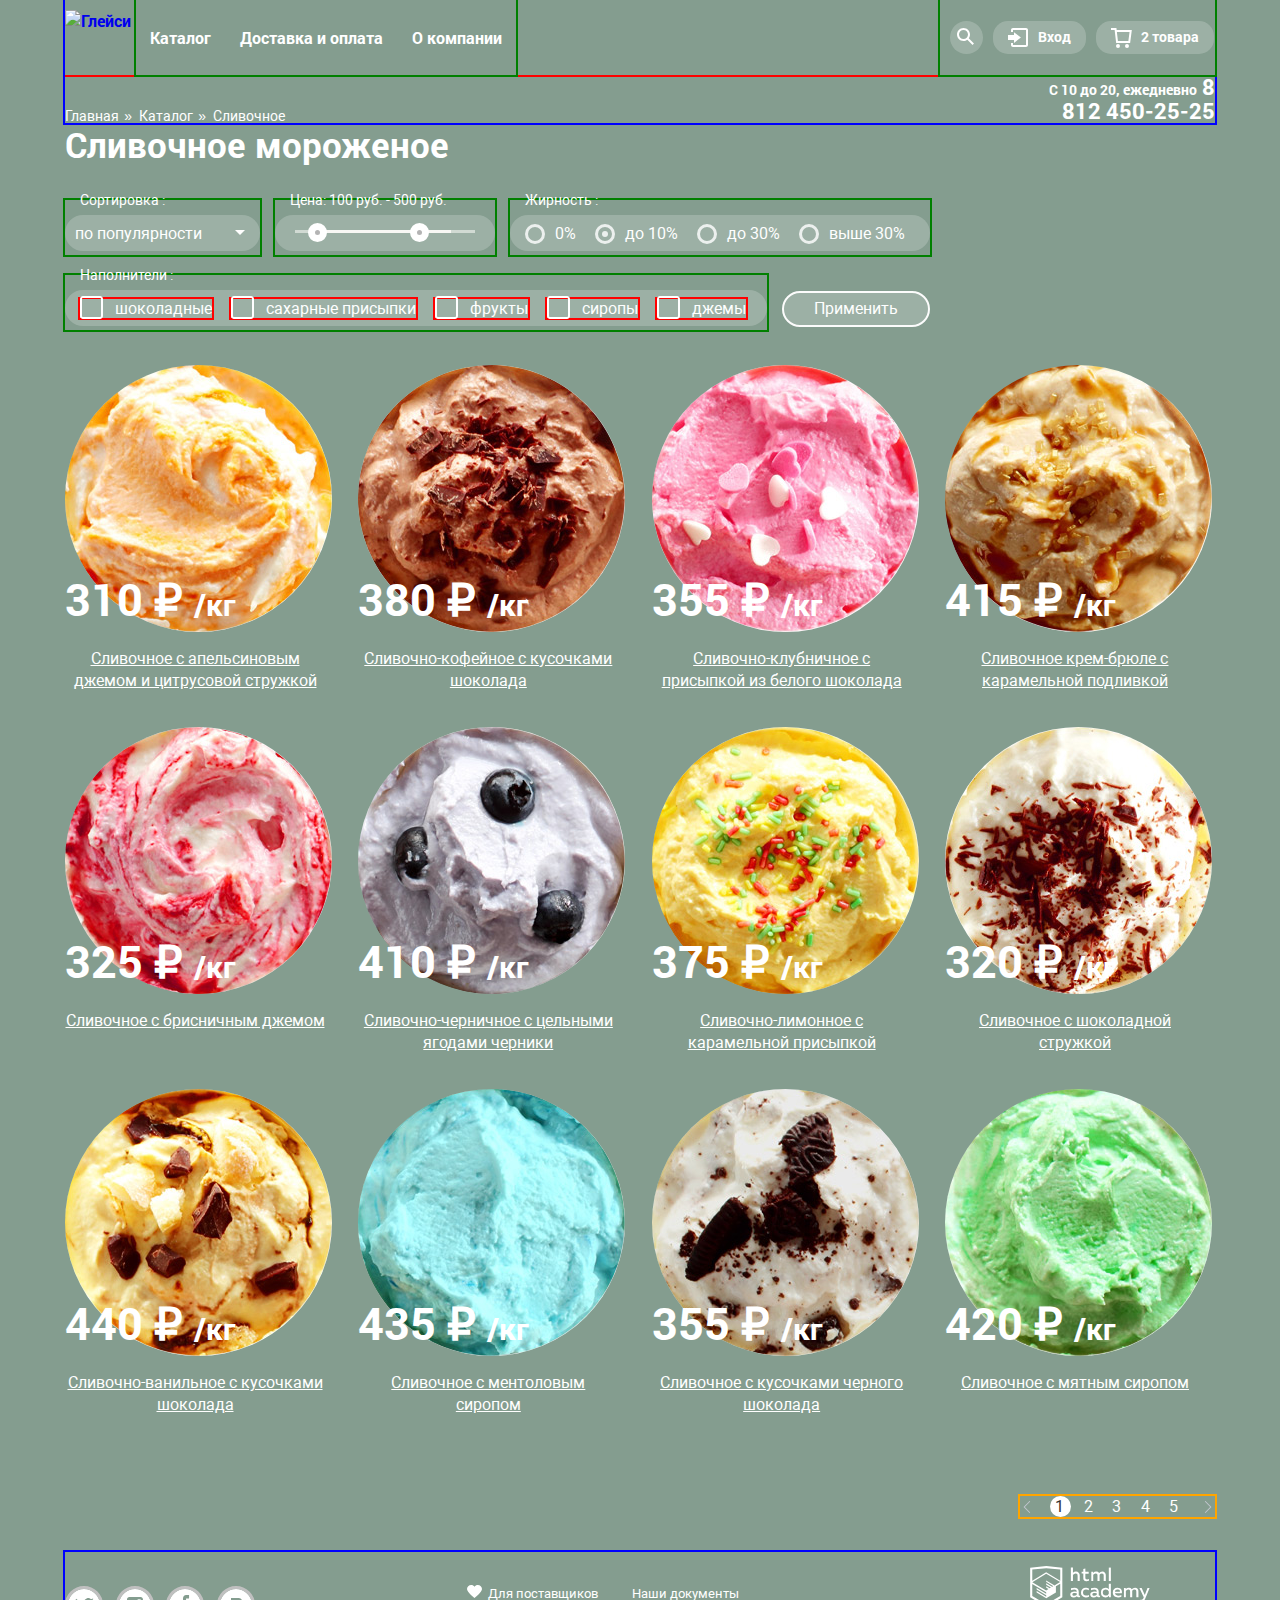
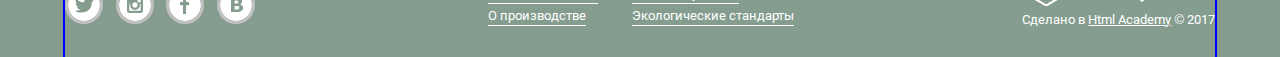
==== catalog.html @ 9220a09e "pagination complete" ====
<!DOCTYPE html>
<html lang="ru">

<head>
  <meta charset="utf-8">
  <title>Gllacy каталог</title>
  <link href="css/normalize.css" rel="stylesheet">
  <link href="css/style.css" rel="stylesheet">
  <!--<style>
  HTML {
    background: url( 'img/2.jpg' ) 50% 0 no-repeat;
    opacity: .5;
  }
  BODY {
    opacity: .5;
  }
</style>-->
</head>

<body>
  <div class="site-wrapper site-wrapper--inner">

    <div class="content-wrapper">
      <header class="site-header site-header--inner">

        <nav class="site-nav">
          <div class="site-nav__wrapper">
            <a class="site-header__site-logo" href="index.html">
              <img src="img/logo.svg" width="153" height="53" alt="Глейси">
            </a>
            <ul class="navigation">
              <li>
                <a class="navigation__lnk" href="#">Каталог</a>
                <ul class="sub-menu disable">
                  <li><a class="sub-menu__lnk sub-menu__lnk--highlight" href="#">Новинки</a></li>
                  <li><a class="sub-menu__lnk sub-menu__lnk--active" href="catalog.html">Сливочное</a></li>
                  <li><a href="#">Щербеты</a></li>
                  <li><a href="#">Фруктовый лед</a></li>
                  <li><a href="#">Мелорин</a></li>
                </ul>
              </li>
              <li><a class="navigation__lnk" href="#">Доставка и оплата</a></li>
              <li><a class="navigation__lnk" href="#">О компании</a></li>
            </ul>
            <ul class="navigation navigation--user-navigation">
              <li class="navigation__item navigation__item--search">
                <a href="#" class="btn-custom btn-custom--search">Поиск</a>

                <form class="navigation__form disable" action="https://echo.htmlacademy.ru" method="post">
                  <label class="visually-hidden" for="search">Форма поиска</label>
                  <input class="navigation__input" type="search" id="search" placeholder="Что ищем ?">
                </form>
              </li>

              <li class="navigation__item navigation__item--enter">
                <a class="btn-custom btn-custom--user" href="login.html">Вход</a>

                <section class="account disable">
                  <h2 class="visually-hidden">Вход в аккаунт</h2>

                  <form class="account__form" action="https://echo.htmlacademy.ru" method="post">
                    <input class="account__input" type="email" name="account-email" id="account-email" placeholder="Электронная почта">
                    <label class="account__label visually-hidden" for='account-email'>электронная почта</label>
                    <input class="account__input" type="text" name="password" id="account-password" placeholder="Пароль">
                    <label class="account__label visually-hidden" for='account-password'>пароль</label>
                    <button class="btn-slide account__btn" type="submit" value="Войти">Войти</button>
                  </form>

                  <div class="account__support">
                    <ul class="account__list">
                      <li class="account__item">
                        <a class="account__lnk" href="#">Забыли пароль ?</a>
                      </li>

                      <li class="account__item">
                        <a class="account__lnk" href="#">Новая регистрация</a>
                      </li>
                    </ul>
                  </div>
                </section>
              </li>

              <li class="navigation__item navigation__item--basket">
                <section class="basket">
                  <h2 class="visually-hidden">Корзина</h2>
                  <a class="btn-custom btn-custom--basket basket__lnk " href="#">
                    <span class="basket__quantity">2 товара</span>
                  </a>
                  <div class="basket__content basket__content--empty disable">
                    <table class="basket__table">
                      <tbody>

                        <tr class="basket__item">
                          <td> <button class="basket__del" type="button" value="Удалить товар">Удалить товар</button></td>
                          <td>
                            <a href="#">
                              <img src="img/product_1.jpg" width="30" height="30" alt='test'>
                            </a>
                          </td>
                          <td class="basket__goods-title">Пломбир с апельсиновым джемом</td>
                          <td class="basket__goods-formula">
                            <span class="basket__amount">1.5кг</span> x <span class="basket__price">200 руб</span></td>
                          <td class="basket__price-goods">300 руб</td>
                        </tr>


                        <tr class="basket__item">
                          <td> <button class="basket__del" type="button" value="Удалить товар">Удалить товар</button></td>
                          <td>
                            <a href="#">
                              <img src="img/product_3.jpg" width="30" height="30" alt='test'>
                            </a>
                          </td>
                          <td class="basket__goods-title">Клубничный пломбир с присыпкой из белого шоколада</td>
                          <td class="basket__goods-formula">
                            <span class="basket__amount">1.5кг</span> x <span class="basket__price">300 руб</span></td>
                          <td class="basket__price-goods">450 руб</td>
                        </tr>
                      </tbody>
                    </table>

                    <div class="basket__total-price">Итого: 750 руб.
                      <a class="btn-slide basket__btn" href="#">Оформить заказ</a>
                    </div>
                  </div>
                </section>
              </li>
            </ul>
          </div>
        </nav>


        <p class="site-header__schedule">
          C 10 до 20, ежедневно<span> 8 812 450-25-25</span>
        </p>
      </header>

      <main class="site-main">
        <div class="breadcrumbs site-main__breadcrumbs">
          <ul class="breadcrumbs__list">
            <li class="breadcrumbs__item">
              <a href='index.html'>Главная</a>
            </li>
            <li class="breadcrumbs__item">
              <a href='#'>Каталог</a>
            </li>
            <li class="breadcrumbs__item">
              <a class="breadcrumbs__current-lnk" href='#'>Сливочное</a>
            </li>
          </ul>
        </div>

        <h1 class="site-main__title">Сливочное мороженое</h1>

        <section class="filter">
          <h2 class="visually-hidden">Фильтр</h2>
          <form class="filter__form" action="https://echo.htmlacademy.ru" method="post">
            <fieldset class="filter__fieldset filter__fieldset--sort">
              <legend class="filter__legend">Сортировка :</legend>
              <div class="filter__wrapper filter__wrapper--empty">
              <select class="filter__select">
                 <option value="popular">по популярности</option>
                  <option value="cheap">сначала недорогие</option>
                  <option value="expensive">сначала дорогие</option>
                  <option value="fatness">по жирности</option>
               </select>
               <div class="filter__arrow"></div>
             </div>
            </fieldset>

            <fieldset class="filter__fieldset filter__fieldset--price">
              <legend class="filter__legend">Цена: 100 руб. - 500 руб.</legend>
                <div class="filter__wrapper">
              <section class="range-filter">
                <h2 class="visually-hidden">Фильтр по цене</h2>
                <div class="range-filter__scale">
                  <div class="range-filter__bar"></div>
                </div>
                <div class="range-filter__toggle range-filter__toggle--min">min</div>
                <div class="range-filter__toggle range-filter__toggle--max">max</div>
              </section>
            </div>
            </fieldset>

            <fieldset class="filter__fieldset filter__fieldset--fatness">
              <legend class="filter__legend">Жирность :</legend>
                <div class="filter__wrapper">

              <ul class="filter__list">
                <li class="filter__item filter__item--radio">
                  <input class="filter__input filter__input--radio visually-hidden" type="radio" name="fatness" id='fatness-1'>
                  <label class="filter__label filter__label--radio" for="fatness-1">0%</label>
                </li>

                <li class="filter__item filter__item--radio">
                  <input class="filter__input filter__input--radio visually-hidden" type="radio" name="fatness" id='fatness-2' checked>
                  <label class="filter__label filter__label--radio" for="fatness-2">до 10%</label>
                </li>

                <li class="filter__item filter__item--radio">
                  <input class="filter__input filter__input--radio visually-hidden" type="radio" name="fatness" id='fatness-3'>
                  <label class="filter__label filter__label--radio" for="fatness-3">до 30%</label>
                </li>


                <li class="filter__item filter__item--radio">
                  <input class="filter__input filter__input--radio visually-hidden" type="radio" name="fatness" id='fatness-5'>
                  <label class="filter__label filter__label--radio" for="fatness-5">выше 30%</label>
                </li>

              </ul>
            </div>

            </fieldset>

            <fieldset class="filter__fieldset filter__fieldset--filling">
              <legend class="filter__legend">Наполнители :</legend>
                <div class="filter__wrapper">
              <ul class="filter__list">

                <li class="filter__item filter__item--checkbox">
                  <input class="filter__input filter__input--checkbox visually-hidden" type="checkbox" name="filling" id='filling-1'>
                  <label class="filter__label filter__label--checkbox" for="filling-1">шоколадные</label>
                </li>

                <li class="filter__item filter__item--checkbox">
                  <input class="filter__input filter__input--checkbox visually-hidden" type="checkbox" name="filling" id='filling-2'>
                  <label class="filter__label filter__label--checkbox" for="filling-2">сахарные присыпки</label>
                </li>

                <li class="filter__item filter__item--checkbox">
                  <input class="filter__input filter__input--checkbox visually-hidden" type="checkbox" name="filling" id='filling-3'>
                  <label class="filter__label filter__label--checkbox" for="filling-3">фрукты</label>
                </li>

                <li class="filter__item filter__item--checkbox">
                  <input class="filter__input filter__input--checkbox visually-hidden" type="checkbox" name="filling" id='filling-4'>
                  <label class="filter__label filter__label--checkbox" for="filling-4">сиропы</label>
                </li>

                <li class="filter__item filter__item--checkbox">
                  <input class="filter__input filter__input--checkbox visually-hidden" type="checkbox" name="filling" id='filling-5'>
                  <label class="filter__label filter__label--checkbox" for="filling-5">джемы</label>
                </li>

              </ul>
            </div>
            </fieldset>

            <button class="btn-filter filter__btn" type="submit">Применить</button>


          </form>

        </section>

        <section class="goods goods--inner">
          <h2 class="visually-hidden">Ассортимент мороженого</h2>

          <article class="ice-cream goods__item">
            <h2 class="visually-hidden">Товар:cливочное с апельсиновым джемом и цитрусовой стружкой </h2>
            <img src="img/product_1.jpg" width="267" height="267" alt="Пломбир">
            <p class="ice-cream__price">310 &#8381; <span>/кг</span> </p>
            <p class="ice-cream__descr">Сливочное с апельсиновым джемом и цитрусовой стружкой</p>
            <a class="btn-slide btn-slide--disable ice-cream__btn" href="#">Быстрый просмотр</a>
          </article>

          <article class="ice-cream goods__item">
            <h2 class="visually-hidden">Товар:cливочно-кофейное с кусочками шоколада</h2>
            <img src="img/product_2.jpg" width="267" height="267" alt="Пломбир">
            <p class="ice-cream__price">380 &#8381; <span>/кг</span> </p>
            <p class="ice-cream__descr">Сливочно-кофейное с кусочками шоколада</p>
          <a class="btn-slide btn-slide--disable ice-cream__btn" href="#">Быстрый просмотр</a>
          </article>

          <article class="ice-cream goods__item">
            <h2 class="visually-hidden">Товар:cливочно-клубничное с присыпкой из белого шоколада</h2>
            <img src="img/product_3.jpg" width="267" height="267" alt="Пломбир">
            <p class="ice-cream__price">355 &#8381; <span>/кг</span> </p>
            <p class="ice-cream__descr">Сливочно-клубничное с присыпкой из белого шоколада</p>
            <a class="btn-slide btn-slide--disable ice-cream__btn" href="#">Быстрый просмотр</a>
          </article>

          <article class="ice-cream goods__item">
            <h2 class="visually-hidden">Товар:cливочное крем-брюле с карамельной подливкой</h2>
            <img src="img/product_4.jpg" width="267" height="267" alt="Пломбир">
            <p class="ice-cream__price">415 &#8381; <span>/кг</span> </p>
            <p class="ice-cream__descr">Сливочное крем-брюле с карамельной подливкой</p>
            <a class="btn-slide btn-slide--disable ice-cream__btn" href="#">Быстрый просмотр</a>
          </article>

          <article class="ice-cream goods__item">
            <h2 class="visually-hidden">Товар:cливочное с брисничным джемом</h2>
            <img src="img/product_5.jpg" width="267" height="267" alt="Пломбир">
            <p class="ice-cream__price">325 &#8381; <span>/кг</span> </p>
            <p class="ice-cream__descr">Сливочное с брисничным джемом</p>
              <a class="btn-slide btn-slide--disable ice-cream__btn" href="#">Быстрый просмотр</a>
          </article>

          <article class="ice-cream goods__item">
            <h2 class="visually-hidden">Товар:cливочно-черничное с цельными ягодами черники</h2>
            <img src="img/product_6.jpg" width="267" height="267" alt="Пломбир">
            <p class="ice-cream__price">410 &#8381; <span>/кг</span> </p>
            <p class="ice-cream__descr">Сливочно-черничное с цельными ягодами черники</p>
            <a class="btn-slide btn-slide--disable ice-cream__btn" href="#">Быстрый просмотр</a>
          </article>

          <article class="ice-cream goods__item">
            <h2 class="visually-hidden">Товар:cливочно-лимонное с карамельной присыпкой</h2>
            <img src="img/product_7.jpg" width="267" height="267" alt="Пломбир">
            <p class="ice-cream__price">375 &#8381; <span>/кг</span> </p>
            <p class="ice-cream__descr">Сливочно-лимонное с карамельной присыпкой</p>
            <a class="btn-slide btn-slide--disable ice-cream__btn" href="#">Быстрый просмотр</a>
          </article>

          <article class="ice-cream goods__item">
            <h2 class="visually-hidden">Товар:cливочное с шоколадной стружкой</h2>
            <img src="img/product_8.jpg" width="267" height="267" alt="Пломбир">
            <p class="ice-cream__price">320 &#8381; <span>/кг</span> </p>
            <p class="ice-cream__descr">Сливочное с шоколадной стружкой</p>
            <a class="btn-slide btn-slide--disable ice-cream__btn" href="#">Быстрый просмотр</a>
          </article>

          <article class="ice-cream goods__item">
            <h2 class="visually-hidden">Товар:cливочно-ванильное с кусочками шоколада</h2>
            <img src="img/product_9.jpg" width="267" height="267" alt="Пломбир">
            <p class="ice-cream__price">440 &#8381; <span>/кг</span> </p>
            <p class="ice-cream__descr">Сливочно-ванильное с кусочками шоколада</p>
            <a class="btn-slide btn-slide--disable ice-cream__btn" href="#">Быстрый просмотр</a>
          </article>

          <article class="ice-cream goods__item">
            <h2 class="visually-hidden">Товар:cливочное с ментоловым сиропом</h2>
            <img src="img/product_10.jpg" width="267" height="267" alt="Пломбир">
            <p class="ice-cream__price">435 &#8381; <span>/кг</span> </p>
            <p class="ice-cream__descr">Сливочное с ментоловым сиропом</p>
            <a class="btn-slide btn-slide--disable ice-cream__btn" href="#">Быстрый просмотр</a>
          </article>

          <article class="ice-cream goods__item">
            <h2 class="visually-hidden">Товар:cливочное с кусочками черного шоколада</h2>
            <img src="img/product_11.jpg" width="267" height="267" alt="Пломбир">
            <p class="ice-cream__price">355 &#8381; <span>/кг</span> </p>
            <p class="ice-cream__descr">Сливочное с кусочками черного шоколада</p>
            <a class="btn-slide btn-slide--disable ice-cream__btn" href="#">Быстрый просмотр</a>
          </article>

          <article class="ice-cream goods__item">
            <h2 class="visually-hidden">Товар:cливочное с мятным сиропом</h2>
            <img src="img/product_12.jpg" width="267" height="267" alt="Пломбир">
            <p class="ice-cream__price">420 &#8381; <span>/кг</span> </p>
            <p class="ice-cream__descr">Сливочное с мятным сиропом</p>
            <a class="btn-slide btn-slide--disable ice-cream__btn" href="#">Быстрый просмотр</a>
          </article>


        </section>

        <section class="pagination site-main__pagination">
          <h2 class="visually-hidden">Переход на следущую страницу каталога</h2>

          <a  href="#" class="pagination__toggle  pagination__toggle--prev"></a>
          <a href="#" class="pagination__toggle  pagination__toggle--next"></a>

          <ul class="pagination__list">

            <li class="pagination__item">
              <a href="#" class="pagination__btn pagination__btn--active">1</a>
            </li>

            <li class="pagination__item">
              <a href="#" class="pagination__btn">2</a>
            </li>

            <li class="pagination__item">
              <a href="#" class="pagination__btn">3</a>
            </li>

            <li class="pagination__item">
              <a href="#" class="pagination__btn">4</a>
            </li>

            <li class="pagination__item">
              <a href="#" class="btn-pagination pagination__btn">5</a>
            </li>

          </ul>
        </section>

      </main>


      <footer class="site-footer site-footer--inner">
        <div class="site-footer__social social">
          <ul class="social__list">

            <li class="social__item">
              <a class="social__lnk social__lnk--twiter" href="#">Twiter</a>
            </li>

            <li class="social__item">
              <a class="social__lnk social__lnk--instagram" href="#">Instagram</a>
            </li>

            <li class="social__item">
              <a class="social__lnk social__lnk--facebook" href="#">Facebook</a>
            </li>

            <li class="social__item">
              <a class="social__lnk social__lnk--vk" href="#">VK</a>
            </li>

          </ul>
        </div>

        <div class="site-footer__specification specification">
          <table class="specification__table">
              <tbody>
                <tr>
                  <td>
                    <a class="specification__heart" href="#">Для поставщиков</a>
                  </td>
                  <td>
                    <a href="#">Наши документы</a>
                  </td>
                </tr>
                <tr>
                  <td>
                    <a href="#">О производстве</a>
                  </td>
                  <td>
                    <a href="#">Экологические стандарты</a>
                  </td>
                </tr>
              </tbody>
            </table>
        </div>

        <div class="site-footer__copyright">

          <a class="site-footer__logo">
            <img src="img/html-academy.svg" width='130' height='40' alt='htmlacademy-logo'>
          </a>

          <p class="site-footer__descr">Сделано в <a href="https://htmlacademy.ru/">Html Academy</a> &#169; 2017 </p>

        </div>
      </footer>

    </div>
  </div>


</body>

</html>
---- css/style.css ----
@font-face {
  font-family: "Roboto";
  src: url("../fonts/roboto.woff2") format("woff2"), url("../fonts/roboto.woff") format("woff");
  font-weight: 400;
  font-style: normal;
}

@font-face {
  font-family: "Roboto";
  src: url("../fonts/robotobold.woff2") format("woff2"), url("../fonts/robotobold.woff") format("woff");
  font-weight: 700;
  font-style: normal;
}

@font-face {
  font-family: "Open Sans";
  src: url("../fonts/robotomedium.woff2") format("woff2"), url("../fonts/robotomedium.woff") format("woff");
  font-weight: 500;
  font-style: normal;
}

.visually-hidden:not(:focus):not(:active),
input[type="checkbox"].visually-hidden,
input[type="radio"].visually-hidden {
  position: absolute;

  width: 1px;
  height: 1px;
  margin: -1px;
  border: 0;
  padding: 0;

  white-space: nowrap;

  clip-path: inset(100%);
  clip: rect(0 0 0 0);
  overflow: hidden;
}

body {
  margin: 0;
  padding: 0;

  min-width: 1200px;

  font-family: "Roboto", Arial, sans-serif;
  font-size: 16px;
  line-height: 22px;
  font-weight: 500;
  color: #ffffff;
}

a {
  text-decoration: none;
}


.disable {
  display: none;
}


/*ШАПКА САЙТА*/

.site-header {
  display: flex;
  flex-direction: column;

  margin-bottom: 270px;
  outline: 2px solid blue;
}

.site-header__site-logo {
  display: block;

  height: 75px;
  box-sizing: border-box;
  padding-top: 10px;
}

.site-header--inner {
  margin-bottom: 0;
}

.site-header__schedule {
  width: 167px;

  margin: 0;
  padding: 0;
  margin-left: auto;

  font-size: 14px;
  line-height: 16px;
  font-weight: 700;
  text-align: right;
}

.site-header__schedule span {
  font-size: 22px;
  line-height: 24px;
  font-weight: 700;
}

.site-wrapper {
  background-color: #849d8f;
  background-image: url("../img/plombir_1.png");
  background-repeat: no-repeat;
  background-position: top center;
  transition: background-image 0.5s ease, background-color 0.5s ease;
}

.site-wrapper {
  background-image: none;
}

.site-wrapper::before,
.site-wrapper::after {
  content: "";

  visibility: hidden;
}

.site-wrapper::before {
  background-image: url("../img/plombir_2.png");
}

.site-wrapper::after {
  background-image: url("../img/plombir_3.png");
}

.site-nav {
  font-size: 16px;
  line-height: 22px;
  font-weight: 700;
}

.site-nav__wrapper {
  display: flex;
  outline: 2px solid red;
}

.navigation,
.sub-menu {
  list-style: none;
}

.navigation__lnk {
  display: block;
  padding: 8px 14px;
  color: #ffffff;
}

.navigation__lnk:hover {
  background-color: #ffffff;
  border-radius: 15px;
  color: #323232;
}

.navigation {
  display: flex;
  position: relative;
  align-items: center;
  justify-content: space-between;
  margin: 0;
  padding: 0;
  margin-left: 5px;
  min-width: 380px;
  outline: 2px solid green;
}

.navigation--user-navigation {
  justify-content: flex-start;
  min-width: 275px;
  margin-left: auto;
}

.navigation--user-navigation li{
  margin-left: 10px;
}

.navigation li {
  display: inline-block;
}

.navigation__lnk {
  display: block;
}

.navigation__lnk--user {
  font-size: 14px;
  line-height: 16px;
  color: #ffffff;
}

.account {
  position: absolute;
  left: -70px;
  top: 70px;
  padding: 20px;

  background-color: white;
  box-sizing: border-box;
}

.account__form {
  display: flex;
  flex-direction: column;
  align-items: center;
}


.account__input {
 font: inherit;
 width: 240px;

 padding: 10px;
 margin-bottom: 20px;

 background-color: transparent;
 border-radius: 5px;
 box-sizing: border-box;
 border: 2px solid #d3d3d2;
}

.account__btn {
  align-self: flex-start;
}

.account__list {
  list-style: none;
}

.account__lnk {
  font-size: 13px;
  line-height: 24px;
  font-weight: 400;
  color: #323232;
  text-decoration: underline;
}


.sub-menu {
  position: absolute;
  top: 65px;

  margin: 0;
  padding: 0;
  font-size: 14px;
  line-height: 16px;
  font-weight: 400;
  background-color: #f8f7f4;
  color: black;
}

.sub-menu a {
  display: block;
  padding: 10px;
  color: black;
}

.sub-menu li {
  display: block;
}

/*находимся на странице*/
.sub-menu__lnk--active {
  background-color: #d07058;
}

.sub-menu__lnk--highlight {
  font-weight: 700;
}

.sub-menu a:hover,
.sub-menu a:focus {
  outline: 0;
  background-color: #fbded7;
}

.sub-menu a:active {
  background-color: #f6b5a5;
}



/*ОСНОВНОЙ КОНТЕНТ : ЭЛЕМЕНТЫ СЛАЙДЕРА*/

.slider {
  position: relative;
  margin-bottom: 40px;
  outline: 2px solid pink;
}

.slide {
  position: relative;
  text-align: center;

  display: none;
}

.slide__title {
  width: 670px;

  margin: 0 auto;
  margin-bottom: 35px;
  padding: 0;


  font-size: 60px;
  line-height: 61px;
  font-weight: 700;
  text-align: center;
  vertical-align: middle;
}

.controls-slider {
  position: absolute;
  bottom: 20px;
  left: 5px;
  z-index: 20;
  font-size: 0;
}


.controls-slider__toggle {
  display: inline-block;
  width: 20px;
  height: 20px;
  margin-right: 8px;

  vertical-align: top;

  background-color: transparent;
  border: 2px solid #ffffff;
  border-radius: 50%;
  cursor: pointer;
}

#product-1:checked ~ .site-wrapper {
  background-color: #849d8f;
  background-image: url("../img/plombir_1.png");
}

#product-2:checked ~ .site-wrapper {
  background-color: #8996a6;
    background-image: url("../img/plombir_2.png");
}

#product-3:checked ~ .site-wrapper {
  background-color: #9d8b84;
    background-image: url("../img/plombir_3.png");
}

#product-1:checked ~ .site-wrapper  #slide-1,
#product-2:checked ~ .site-wrapper  #slide-2,
#product-3:checked ~ .site-wrapper  #slide-3 {
  display: block;
}


#product-1:checked ~ .site-wrapper label[for="product-1"],
#product-2:checked ~ .site-wrapper label[for="product-2"],
#product-3:checked ~ .site-wrapper label[for="product-3"] {
  background-color: #ffffff;
}




.site-main__title {
  margin: 0;
  margin-bottom: 35px;
  padding: 0;
  font-size: 35px;
  line-height: 41px;
  font-weight: 700;
}

.site-main__pagination {
  margin-left: auto;
  margin-top: 20px;
  margin-bottom: 20px;
}

.site-main__breadcrumbs {
  margin-top: -15px;
}



/*ОСНОВНОЙ КОНТЕНТ : ФИЛЬТРЫ*/

.filter {
  width: 865px;
  margin-bottom: 15px;

  font-family: "Roboto", Arial, sans-serif;
  font-size: 16px;
  line-height: 18px;
  font-weight: 500;
}

.filter__wrapper {
  position: relative;
  height: 36px;
  padding: 10px 15px;
  margin-top: 15px;

  background-color: #f1f1f1;
  background-color: rgba(255,255,255,.2);

  border-radius: 18px;
  box-sizing: border-box;
}

.filter__wrapper--empty {
  padding: 10px 0;
}


.filter__form {
  display: flex;
  flex-wrap: wrap;
  justify-content: space-between;
}

.filter__fieldset {
  position: relative;
  border: none;
  margin: 0;
  padding: 0;
  margin-bottom: 20px;

  height: 55px; /*временно*/
  outline: 2px solid green;
}

.filter__legend {
    position: absolute;
    top: -8px;
    left: 15px;
}

.filter__select {
  width: 100%;
  padding: 0 10px;
  padding-bottom: 7px;
  font: inherit;
  color: inherit;
  background-color: transparent;
  border: none;
  -webkit-appearance: none;
}

.filter__wrapper--empty:active,
.filter__wrapper--empty:hover  {
  color: #000;
  background-color: #fff;
}

.filter__wrapper--empty:active .filter__arrow ,
.filter__wrapper--empty:hover .filter__arrow {
  border-top: 5px solid black;
}

.filter__arrow {
  position: absolute;

  top: 15px;
  right: 15px;
  border-left: 5px solid transparent;
  border-right: 5px solid transparent;
  border-top: 5px solid #ffffff;
}

.filter__select option {
  font-size: 14px;
  line-height: 16px;
  color: #343434;
}

.filter__fieldset--sort {
 width: 195px;
}

.filter__fieldset--price {
  width: 220px;
}

.filter__fieldset--fatness {
  width: 420px;
}

.filter__fieldset--filling {
  width: 702px;
}

.filter__legend {
  margin: 0;
  padding: 0;
  font-size: 14px;
  line-height: 16px;
  font-weight: 500;
}

.filter__label {
  position: relative;
}

.filter__label--radio {
  padding-left: 30px;
}

.filter__label--checkbox {
  padding-left: 35px;
  outline: 2px solid red;
}

.filter__item--radio:not(:last-child) {
   margin-right: 15px;
}

.filter__item--checkbox:not(:last-child) {
   margin-right: 15px;
}


.filter__list {
  margin: 0;
  padding: 0;
  list-style: none;
  box-sizing: border-box;
}

.filter__item {
  display: inline-block;
  position: relative;
}

.filter__label--radio::before {
  content: "";
    position: absolute;
    display: block;
    left: 0;
    top: 0;
    width: 20px;
    height: 20px;
    box-sizing: border-box;
    border: 3px solid #ecf0ee;
    border-radius: 50%;
    background-color: transparent;
}

.filter__input--radio:checked +.filter__label--radio::after {
    content: "";
    position: absolute;
    top: 7px;
    left: 7px;
    display: block;
    width: 6px;
    height: 6px;
    border-radius: 50%;
    background-color: #ecf0ee;
  }

  .filter__label--checkbox::before {
      content: "";
      position: absolute;
      display: block;
      left: 0;
      top: -3px;
      width: 25px;
      height: 25px;

      background-image: url('../img/checkbox-off.svg');
      background-repeat: no-repeat;
  }

  .filter__input--checkbox:checked +.filter__label--checkbox::before {
    background-image: url('../img/checkbox-on.svg');
  }


.filter__btn {
  align-self: flex-start;
  margin-top: 16px;

  border: none;
  background-color: transparent;
}

.range-filter {
  position: relative;
  vertical-align: top;

  padding-top: 5px;
  padding-left: 5px;
  padding-right: 5px;
}

.range-filter__scale{
  height: 3px;

  background: #d1dad3;
}

.range-filter__bar {
  width: 70%;
  height: 3px;
  margin-left: 30px;

  background: #f8f7f4;
}

.range-filter__toggle {
  position: absolute;
  top: -2px;
  left: 0;
  width: 5px;
  height: 5px;
  padding: 0;

  border: 7px solid #ffffff;
  background-color: #b4b4b4;
  border-radius: 50%;
  font-size: 0;
}

.range-filter__toggle--min{
  left: 18px;
}

.range-filter__toggle--max{
  left: 120px;
}

/*ОСНОВНОЙ КОНТЕНТ : БЛОК КОРЗИНА*/

.basket {
  /*font-size: 13px;
  line-height: 16px;
  font-weight: 400;
  color: #323232;
  */
}
.basket__content {
  background-color: #ffffff;
}

.basket__price {
  opacity: 0.6;
}

.basket__del {
  border: 0;
  font-size: 0;
}

.basket__total-price {
  font-size: 15px;
  line-height: 18px;
  font-weight: 700;
}

/*ОСНОВНОЙ КОНТЕНТ : БЛОК ХЛЕБНЫЕ КРОШКИ*/
.breadcrumbs {
  min-width: 220px;
  font-size: 14px;
  line-height: 16px;
  font-weight: 400;
  color: #ffffff;
}



.breadcrumbs__list {
  display: flex;
  flex-direction: row;
  justify-content: space-between;

  width: 220px;


  margin: 0;
  padding: 0;
  list-style: none;
  box-sizing: border-box;
}

.breadcrumbs a {
  display: block;
  color: inherit;
}

.breadcrumbs__item {
  position: relative;
}

.breadcrumbs__item:not(:last-child) {
  padding-right: 17px;
}

.breadcrumbs__item:not(:last-child)::after {
    content: "»";
    position: absolute;
    top: 0;
    right: 4px;
    color: rgb(255, 255, 255);
}




/*ОСНОВНОЙ КОНТЕНТ : БЛОК СПЕЦИАЛЬНОЕ ПРЕДЛОЖЕНИЕ*/

.special-offer {
  display: flex;
  justify-content: space-between;


   margin-bottom: 40px;

  outline: 2px solid orange;
}

.special-offer__choice {
  position: relative;
  height: 230px;
  width: 560px;

  box-sizing: border-box;
  padding: 20px;
  padding-top: 15px;

  border-radius: 15px;
  border: 1px solid red;
}

.special-offer__choice--raspberry {
  background-image: url('../img/raspberries.jpg');
  background-repeat: no-repeat;
  background-position: top center;
}

.special-offer__choice--chocolate {
  background-image: url('../img/chocolate.jpg');
  background-repeat: no-repeat;
  background-position: top center;
}

.special-offer__title {
  margin: 0;
  padding: 0;
  margin-bottom: 20px;
  font-size: 35px;
  line-height: 41px;
  font-weight: 700;
}

.special-offer__descr {
  margin: 0;
  padding: 0;
  margin-bottom: 40px;

  font-size: 18px;
  line-height: 22px;
  font-weight: 700;
}

.special-offer__btn {
  position: absolute;
  right: 20px;
}


/*ОСНОВНОЙ КОНТЕНТ : БЛОК ТОВАРЫ*/

.goods {
  display: flex;
  flex-direction: row;
  justify-content: space-between;
  flex-wrap: wrap;
}

.goods--inner {
  margin-bottom: 45px;
}

.goods__item {
  margin-bottom: 35px;
}

/*ОСНОВНОЙ КОНТЕНТ : БЛОК МОРОЖЕНОЕ*/

.ice-cream {
  position: relative;
  width: 270px;
}

.ice-cream img {
  border-radius: 60%;
}

/*обертка для карточки товара*/
.ice-cream:hover::before {
  content: "";
  position: absolute;
  display: block;
  left: -13px;
  top: -10px;
  width: 293px;
  height: 405px;

  border-radius: 5px;
  background-color: rgba(255,255,255,0.2);
  box-shadow: 0px 20px 20px 0px rgba(0, 0, 0, 0.4);
  z-index: 100;

}

.ice-cream:hover .btn-slide--disable {
  position: absolute;
  display: block;
  left: 10%;
  bottom: -55px;
  z-index: 100;
}

.ice-cream--hit::after {
  content: "";
  position: absolute;
  display: block;
  top: 0;
  width: 61px;
  height: 61px;

  background-image: url('../img/hit.svg');
  z-index: 10;
}

 .ice-cream__price {
   position: absolute;
   bottom: 65px;

   margin: 0;
   padding: 0;

   font-size: 45px;
   line-height: 45px;
   font-weight: 700;
 }

 .ice-cream__price span {
   font-size: 30px;
 }

 .ice-cream__descr {
   width: 260px;
   margin: 0;
   padding: 0;
   margin-top: 10px;

   text-align: center;
   text-decoration: underline;
 }

 /*ОСНОВНОЙ КОНТЕНТ : БЛОК ПРЕИМУЩЕСТВА*/

 .advantages {
  padding: 22px;
  padding-top: 25px;
  padding-bottom: 30px;
  margin-bottom: 40px;
  background-color: #ebdec0;
  background-image: url("../img/layer_1.png");
  background-position: 0 0;
  background-repeat: repeat;
  color: #323232;
  border-radius: 15px;
 }

 .advantages__lead {
   margin: 0;
   padding: 0;
   margin-bottom: 10px;

   font-size: 24px;
   line-height: 30px;
   font-weight: 500;
 }

 .advantages__list {
   display: flex;
   flex-direction: row;
   justify-content: space-between;
   flex-wrap: wrap;
   padding: 0;
   margin: 0;
   list-style: none;
 }

 .advantages__descr {
   padding: 0;
   margin: 0;
 }

 .advantages__item {
  position: relative;

  width: 487px;
  padding-top: 15px;
  padding-left: 55px;
  outline: 2px solid green;
 }

 .advantages__item::before {
   content: '';
   position: absolute;
   top: 0;
   left: 0;
   width: 50px;
   height: 50px;
   background-repeat: no-repeat;
   background-position: 0 0;
 }

 .advantages__item--plombir::before {
   background-image: url('../img/plombir__small.svg');
 }

 .advantages__item--cow::before {
   background-image: url('../img/cow.svg');
 }

 .advantages__item--leaflet::before {
   background-image: url('../img/leaflet.svg');
 }

 .advantages__item--thermometr::before {
   background-image: url('../img/thermometr.svg');
 }

 /*ОСНОВНОЙ КОНТЕНТ : ПАГИНАЦИЯ*/

 .pagination {
   position: relative;
   width: 195px;

   font-size: 16px;
   line-height: 18px;
   font-weight: 500;
   color: #ffffff;

   outline: 2px solid orange;
 }

 .pagination__toggle {
   position: absolute;
   display: block;

   height: 17px;
   width: 15px;



   background-repeat: no-repeat;
   background-position: bottom center;
 }

 .pagination__toggle--next {
   right: 0;
   background-image: url('../img/icon-right.svg');
 }

 .pagination__toggle--prev {
   left: 0;
   background-image: url('../img/icon-right.svg');
   transform: rotate(180deg);
    background-position: top center;
 }

 /*.pagination__toggle--next {
   background-image: url('../img/icon-right.svg');
   right: 0;
 }
 */

  .pagination__btn {
   position: relative;
   display: block;
   width: 21px;
   height: 21px;

   padding-left: 5px;
   padding-top: 2px;

   font: inherit;
   color: inherit;
   box-sizing: border-box;

   border-radius: 50%;
 }

 .pagination__btn--active {
   color: #323232;
   background-color: #ffffff;
 }

 .pagination__list {
   margin: 0;
   padding: 0;
   padding: 0 30px;

   display: flex;
   justify-content: space-between;
   list-style: none;
 }

 .pagination__item {
   display: inline-block;
 }


 .content-container {
   display: flex;
   flex-direction: row;
   justify-content: space-between;

   margin-bottom: 40px;
 }



 /*ОСНОВНОЙ КОНТЕНТ : БЛОК ЛЕНТА НОВОСТЕЙ*/

 .feed {
  width: 560px;
  min-height: 220px;

  padding: 20px;
  padding-top: 20px;
  box-sizing: border-box;

  background-image: url('../img/strawberry_milk.jpg');
  background-repeat: no-repeat;
  background-position: 15% 40%;

  color: #323232;
  background-color: #ffffff;
  outline: 2px solid orange;

  border-radius: 15px;
 }

 .feed__new {
   margin: 0;
   padding: 0;
 }

 .feed__descr {
   width: 280px;

   margin: 0;
   padding: 0;
   font-size: 24px;
   line-height: 30px;
   font-weight: 700;
   text-decoration: underline;
 }

 .subscription {
   width: 560px;
   min-height: 220px;
  padding: 5px;

   box-sizing: border-box;

   color: #323232;
   background-color: #ffffff;

   background-image: url('../img/post_bg.jpg');
   border-radius: 15px;
   outline: 2px solid orange;
 }

 .subscription__wrapper {
   width: 550px;
   min-height: 210px;

   padding: 20px;
   padding-top: 25px;

   box-sizing: border-box;
   border-radius: 10px;
   background-color: #f8f7f4;
 }

 .subscription p {
   margin: 0;
   padding: 0;
 }

 .subscription__form {
   margin-top: 35px;
 }

 .subscription__input {
  font: inherit;
  width: 370px;

  padding: 10px;

  background-color: transparent;
  border-radius: 5px;
  box-sizing: border-box;
  border: 2px solid #d3d3d2;
 }

 .subscription__input:hover {
  border: 2px solid #c7c6c5;
 }

 .subscription__input:active,
 .subscription__input:focus  {
    outline: none;
    border: 2px solid #8fbdec;
  }

  .subscription__btn {
    border: 0;
    background-color: transparent;

  }

  /*ОСНОВНОЙ КОНТЕНТ : БЛОК КОНТАКТНЫЙ АДРЕСС*/

  .contacts {
    display: flex;
    flex-direction: column;
    align-items: flex-end;
    justify-content: center;

    min-height: 430px;
    width: auto;

    background-image: url('../img/map.jpg');
    background-repeat: no-repeat;
    background-position: 50% 0;

  }

  .contacts__inner {
    width: 305px;
    min-height: 305px;

    margin-left: auto;
    padding: 25px;
    padding-top: 25px;

    box-sizing: border-box;
    font-size: 14px;
    line-height: 20px;
    font-weight: 400;
    background-color: #ffffff;
    color: #323232;
  }

  .contacts__descr {
    width: 220px;
    margin: 0;
    padding: 0;
  }

  .contacts__descr:nth-child(3) {
    width: 180px;
    margin-top: 20px;
    margin-bottom: 25px;

  }

  .contacts__descr span {
    font-size: 18px;
    line-height: 24px;
    font-weight: 700;
  }

  /*ПОДВАЛ САЙТА*/
  .site-footer {
    display: flex;
    flex-direction: row;
    align-items: center;
    justify-content: space-between;

    min-height: 105px;


    font-size: 13px;
    line-height: 18px;
    font-weight: 400;

    outline: 2px solid blue;
  }

  .site-footer--inner {
    margin-top: 35px;
  }

  .site-footer__descr {
    margin: 0;
    padding: 0;
  }

  .site-footer__logo {
    display: block;
    margin-top: -15px;
  }

  .site-footer__descr a {
    text-decoration: underline;
    color: #ffffff;
  }


  .social__item {
    display: inline-block;
  }

  .social__lnk {
    display: block;
    width: 32px;
    height: 32px;
    background-repeat: no-repeat;
    background-position: top center;
    border: 3px solid silver;
    border-radius: 50%;
    font-size: 0;
  }

  .social__lnk--twiter {
    background-image: url('../img/twiter.svg');
  }

  .social__lnk--facebook {
    background-image: url('../img/facebook.svg');
  }

  .social__lnk--instagram {
    background-image: url('../img/instagram.svg');
  }

  .social__lnk--vk {
    background-image: url('../img/vk.svg');
  }

  .social__list {
    width: 190px;
    display: flex;
    justify-content: space-between;

    margin: 0;
    padding: 0;
    list-style: none;
  }

  .specification__table {
    padding-left: 5px;
  }

 .specification td {
   min-width: 140px;
 }

 .specification a {
   padding-bottom: 2px;

   border-bottom: 1px solid white;
   color: white;

 }

 .specification__heart {
   position: relative;
 }

 .specification__heart::before {
    content: "";
    position: absolute;
    display: block;
    left: -21px;
    width: 15px;
    height: 15px;
    background-image: url('../img/heart.svg');
    background-repeat: no-repeat;
    background-position: 0 0;
}



  /* POPUP */

  .popup__list {
    list-style: none;
  }

  .popup__btn {
    border: 0;
    background-color: transparent;
  }

  /*ВСПОМОГАТЕЛЬНЫЙ ЭЛЕМЕНТ */
  .btn-slide {
    display: inline-block;

    padding: 10px 20px;

    font-family: "Roboto", Arial, sans-serif;
    font-size: 18px;
    line-height: 24px;
    font-weight: 700;
    color: #ffffff;

    vertical-align: middle;

    border-radius: 25px;
    background-image: linear-gradient( 90deg, rgb(231,74,53) 0%, rgb(242,104,67) 100%);
    box-shadow: 0px 2px 2px 0px rgba(172, 16, 0, 0.64);

  }

.btn-slide:hover {
  background: linear-gradient(to bottom, #f58669 0%, #ec6f5e 100%);
  box-shadow: 0 2px 2px rgba(172, 16, 0, 1);
}

.btn-slide:active {
  background: linear-gradient(to bottom, #d84732 0%, #e1613e 100%);
  box-shadow: inset 0 2px 2px rgba(172, 16, 0, 1);
}

  .btn-slide--lg {
    padding: 10px 40px;

    font-size: 32px;
    line-height: 44px;
    border-radius: 100px;
  }

  .btn-slide--wide {
    padding: 10px 25px;
  }

  .btn-slide--disable {
    display: none;
  }

  .btn-filter {
    font-family: "Roboto", Arial, sans-serif;
    font-size: 16px;
    line-height: 18px;
    font-weight: 500;

    padding: 7px 30px;
    border: 2px solid #fcfcfc;

    background-color: rgba(255,255,255,.2);
    border-radius: 18px;
    box-sizing: border-box;
    color: #ffffff;
  }

  .btn-custom {
    display: inline-block;
    position: relative;

    min-height: 33px;
    padding: 8px;
    padding-right: 15px;
    padding-left: 45px;

    vertical-align: middle;
    box-sizing: border-box;
    font-family:inherit;
    font-size: 14px;
    line-height: 16px;
    color: inherit;

    background-color: rgba(255, 255, 255, 0.2);
    border-radius: 15px;
  }

  .btn-custom--search {
    width: 33px;
    padding: 0;

    font-size: 0;
    border-radius: 50%;
  }

  .btn-custom--search::before {
    content: '';
    display: block;
    position: absolute;

    top:7px;
    left: 7px;

    width: 25px;
    height: 25px;

    background-image: url('../img/lens.svg');
    background-repeat: no-repeat;
  }

  .btn-custom--user::before {
    content: '';
    display: block;
    position: absolute;

    top:7px;
    left: 15px;

    width: 25px;
    height: 25px;

    background-image: url('../img/exit.svg');
    background-repeat: no-repeat;
  }

  .btn-custom--basket {
    min-width: 117px;
  }

  .btn-custom--basket::before {
    content: '';
    display: block;
    position: absolute;

    top:7px;
    left: 15px;

    width: 25px;
    height: 25px;

    background-image: url('../img/basket.svg');
    background-repeat: no-repeat;
  }

  .content-wrapper {
    width: 1150px;
    margin: 0 auto;
  }
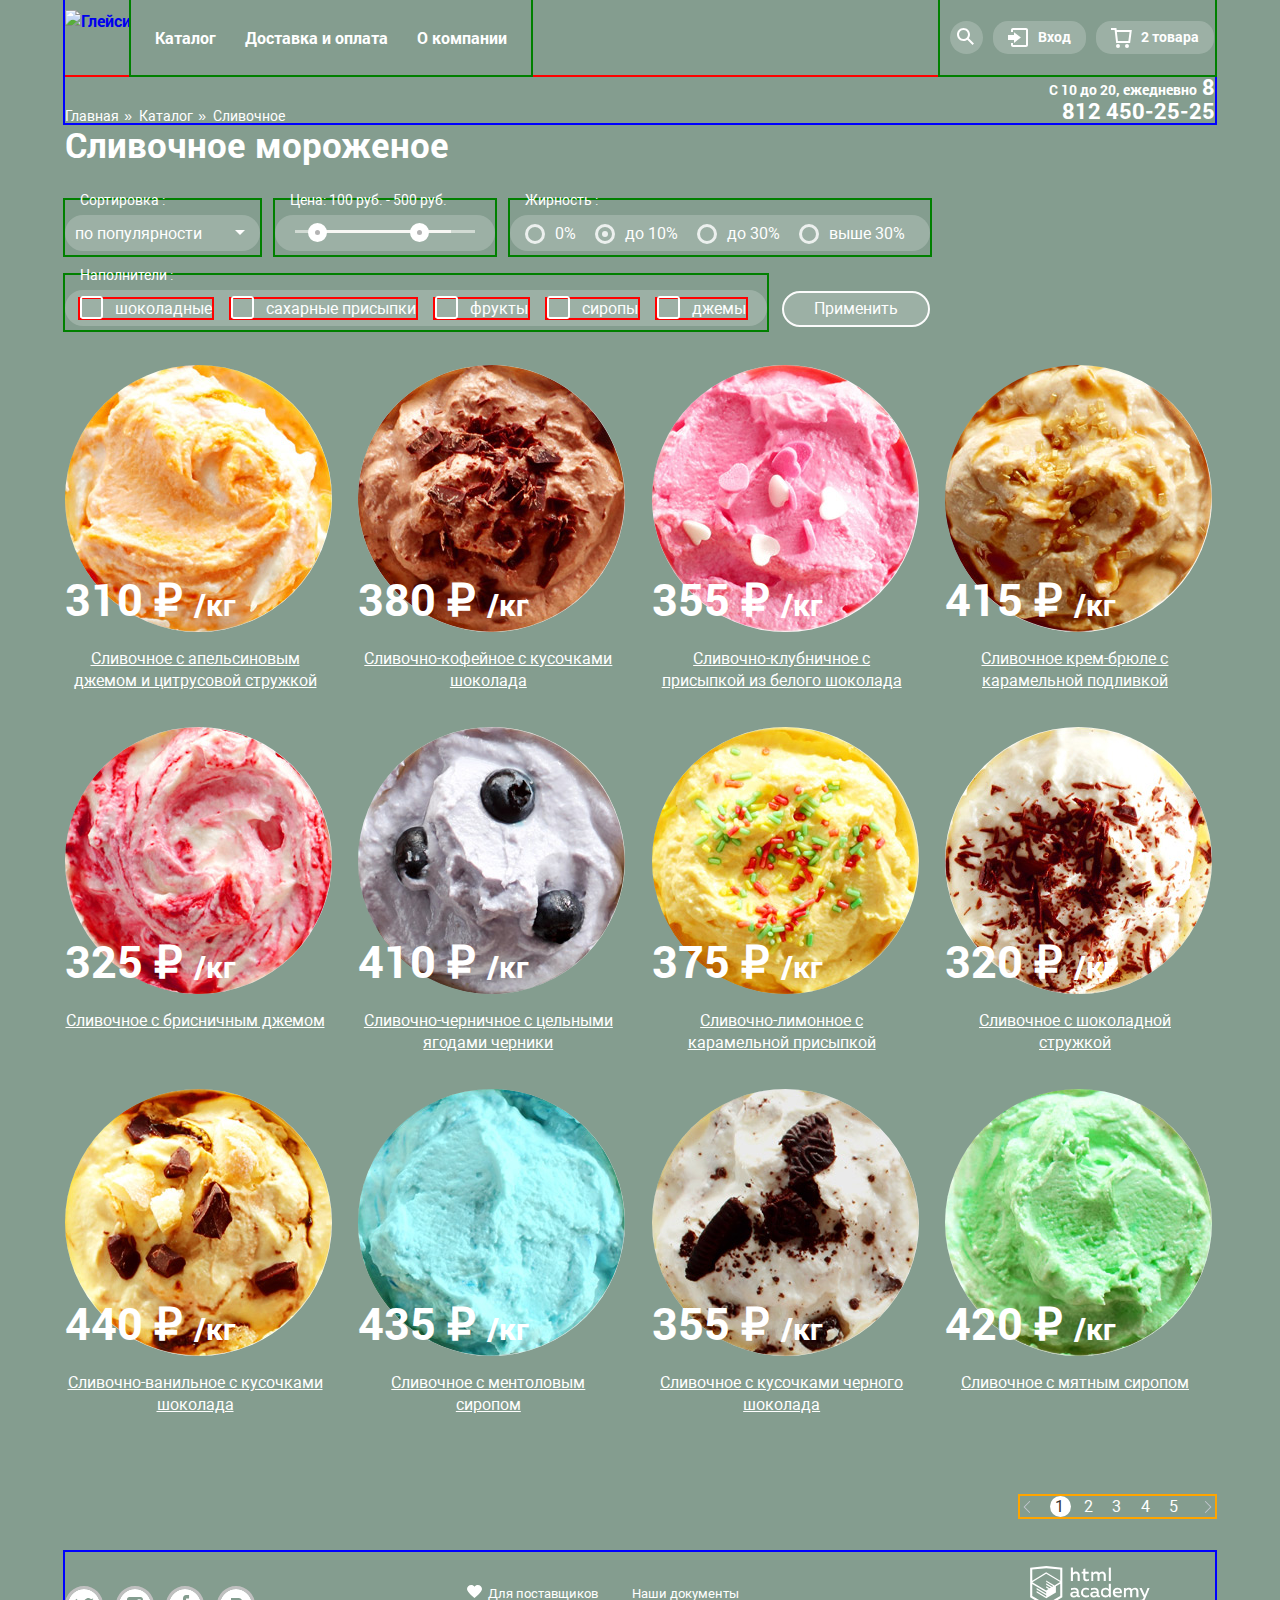
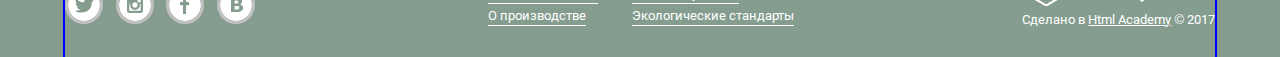
==== commit 0bb062dd: "работа продолжается" ====
--- a/catalog.html
+++ b/catalog.html
@@ -26,17 +26,17 @@
         <nav class="site-nav">
           <div class="site-nav__wrapper">
             <a class="site-header__site-logo" href="index.html">
-              <img src="img/logo.svg" width="153" height="53" alt="Глейси">
+              <img src="img/logo.svg" width="153" height="63" alt="Глейси">
             </a>
             <ul class="navigation">
               <li>
                 <a class="navigation__lnk" href="#">Каталог</a>
-                <ul class="sub-menu disable">
+                <ul class="sub-menu">
                   <li><a class="sub-menu__lnk sub-menu__lnk--highlight" href="#">Новинки</a></li>
                   <li><a class="sub-menu__lnk sub-menu__lnk--active" href="catalog.html">Сливочное</a></li>
-                  <li><a href="#">Щербеты</a></li>
-                  <li><a href="#">Фруктовый лед</a></li>
-                  <li><a href="#">Мелорин</a></li>
+                  <li><a  class="sub-menu__lnk" href="#">Щербеты</a></li>
+                  <li><a class="sub-menu__lnk" href="#">Фруктовый лед</a></li>
+                  <li><a class="sub-menu__lnk" href="#">Мелорин</a></li>
                 </ul>
               </li>
               <li><a class="navigation__lnk" href="#">Доставка и оплата</a></li>
--- a/css/style.css
+++ b/css/style.css
@@ -139,6 +139,8 @@
   outline: 2px solid red;
 }
 
+
+
 .navigation,
 .sub-menu {
   list-style: none;
@@ -146,7 +148,7 @@
 
 .navigation__lnk {
   display: block;
-  padding: 8px 14px;
+  padding: 5px 14px;
   color: #ffffff;
 }
 
@@ -163,7 +165,8 @@
   justify-content: space-between;
   margin: 0;
   padding: 0;
-  margin-left: 5px;
+  padding: 0 10px;
+
   min-width: 380px;
   outline: 2px solid green;
 }
@@ -171,6 +174,7 @@
 .navigation--user-navigation {
   justify-content: flex-start;
   min-width: 275px;
+  padding: 0;
   margin-left: auto;
 }
 
@@ -178,18 +182,92 @@
   margin-left: 10px;
 }
 
-.navigation li {
-  display: inline-block;
-}
 
 .navigation__lnk {
   display: block;
 }
+
+.navigation li {
+  padding-top: 5px;
+  padding-bottom: 5px;
+}
+
+.navigation> li:hover > .sub-menu {
+  display: block;
+}
+
 
 .navigation__lnk--user {
   font-size: 14px;
   line-height: 16px;
   color: #ffffff;
+}
+
+.sub-menu {
+  position: absolute;
+  display: none;
+  top: 58px;
+  left: 5px;
+  width: 142px;
+
+  margin: 0;
+  padding: 0;
+  padding-bottom: 10px;
+
+  font-size: 14px;
+  line-height: 16px;
+  font-weight: 400;
+  background-color: #f8f7f4;
+
+  border-radius: 5px;
+  color: black;
+}
+
+.sub-menu li {
+  display: block;
+  padding: 0;
+  margin: 0;
+}
+
+.sub-menu__lnk {
+  display: block;
+  padding-top: 8px;
+  padding-bottom: 7px;
+  padding-right: 20px;
+  padding-left: 20px;
+  color: black;
+  }
+
+.sub-menu__lnk--highlight {
+  padding-top: 12px;
+  padding-bottom: 12px;
+  padding-right: 20px;
+  padding-left: 20px;
+  border-bottom: 2px solid #d1d0ce;
+}
+
+
+
+
+
+
+/*находимся на странице*/
+.sub-menu__lnk--active {
+  background-color: #d07058;
+}
+
+.sub-menu__lnk--highlight {
+  font-weight: 700;
+}
+
+.sub-menu a:hover,
+.sub-menu a:focus {
+  outline: 0;
+  background-color: #fbded7;
+}
+
+.sub-menu a:active {
+  background-color: #f6b5a5;
 }
 
 .account {
@@ -239,47 +317,7 @@
 }
 
 
-.sub-menu {
-  position: absolute;
-  top: 65px;
-
-  margin: 0;
-  padding: 0;
-  font-size: 14px;
-  line-height: 16px;
-  font-weight: 400;
-  background-color: #f8f7f4;
-  color: black;
-}
-
-.sub-menu a {
-  display: block;
-  padding: 10px;
-  color: black;
-}
-
-.sub-menu li {
-  display: block;
-}
-
-/*находимся на странице*/
-.sub-menu__lnk--active {
-  background-color: #d07058;
-}
-
-.sub-menu__lnk--highlight {
-  font-weight: 700;
-}
-
-.sub-menu a:hover,
-.sub-menu a:focus {
-  outline: 0;
-  background-color: #fbded7;
-}
-
-.sub-menu a:active {
-  background-color: #f6b5a5;
-}
+
 
 
 
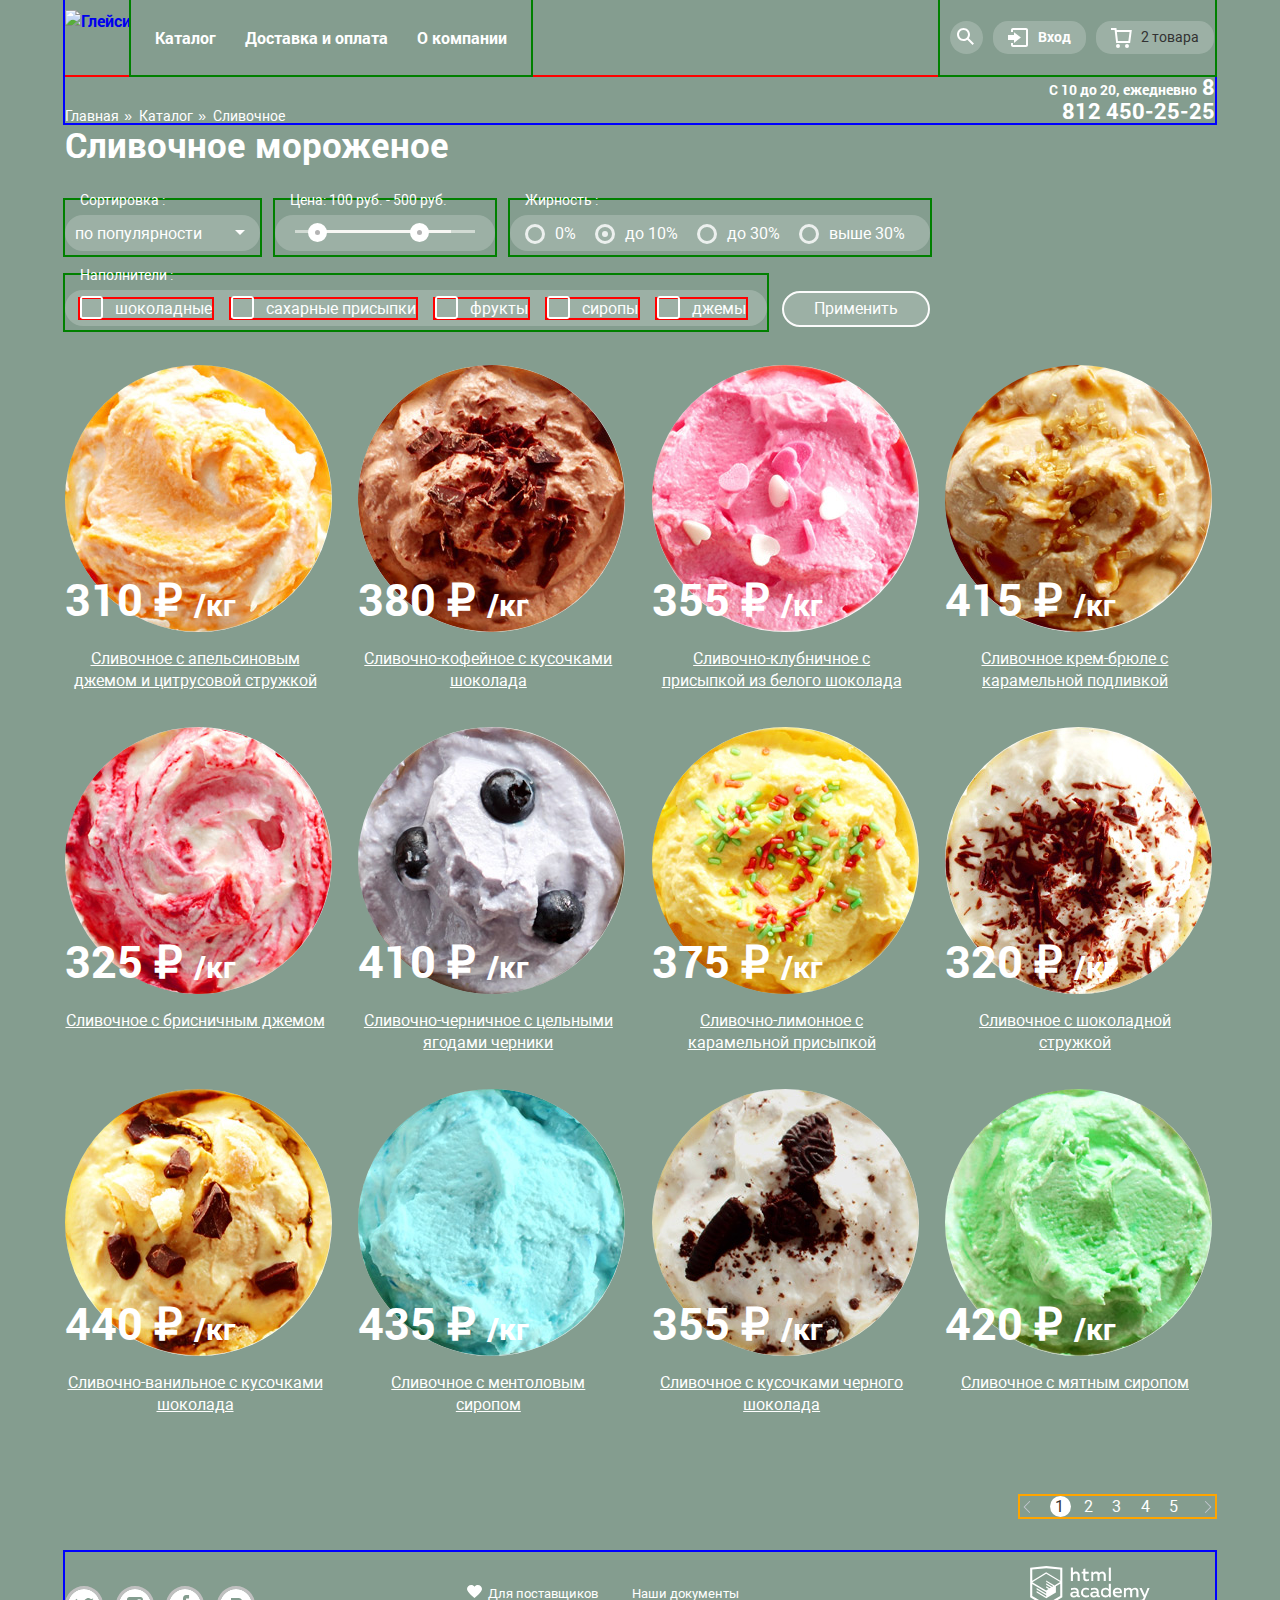
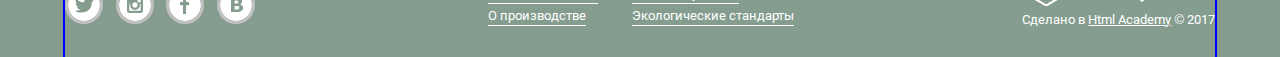
==== commit 5297ecfe: "корзина" ====
--- a/catalog.html
+++ b/catalog.html
@@ -8,7 +8,7 @@
   <link href="css/style.css" rel="stylesheet">
   <!--<style>
   HTML {
-    background: url( 'img/2.jpg' ) 50% 0 no-repeat;
+    background: url( 'img/cart.png' ) 50% 0 no-repeat;
     opacity: .5;
   }
   BODY {
@@ -46,16 +46,18 @@
               <li class="navigation__item navigation__item--search">
                 <a href="#" class="btn-custom btn-custom--search">Поиск</a>
 
-                <form class="navigation__form disable" action="https://echo.htmlacademy.ru" method="post">
-                  <label class="visually-hidden" for="search">Форма поиска</label>
-                  <input class="navigation__input" type="search" id="search" placeholder="Что ищем ?">
+                <div class="search">
+                <form class="search__form " action="https://echo.htmlacademy.ru" method="post">
+                  <label class="search__label visually-hidden" for="search">Форма поиска</label>
+                  <input class="search__input" type="search" id="search" placeholder="Что ищем ?">
                 </form>
+              </div>
               </li>
 
               <li class="navigation__item navigation__item--enter">
                 <a class="btn-custom btn-custom--user" href="login.html">Вход</a>
 
-                <section class="account disable">
+                <section class="account">
                   <h2 class="visually-hidden">Вход в аккаунт</h2>
 
                   <form class="account__form" action="https://echo.htmlacademy.ru" method="post">
@@ -86,15 +88,16 @@
                   <a class="btn-custom btn-custom--basket basket__lnk " href="#">
                     <span class="basket__quantity">2 товара</span>
                   </a>
-                  <div class="basket__content basket__content--empty disable">
+                  <div class="basket__content">
+
                     <table class="basket__table">
                       <tbody>
 
                         <tr class="basket__item">
                           <td> <button class="basket__del" type="button" value="Удалить товар">Удалить товар</button></td>
-                          <td>
+                          <td class="basket__img-td">
                             <a href="#">
-                              <img src="img/product_1.jpg" width="30" height="30" alt='test'>
+                              <img class="basket__img" src="img/product_1.jpg" width="33" height="33" alt='test'>
                             </a>
                           </td>
                           <td class="basket__goods-title">Пломбир с апельсиновым джемом</td>
@@ -106,9 +109,9 @@
 
                         <tr class="basket__item">
                           <td> <button class="basket__del" type="button" value="Удалить товар">Удалить товар</button></td>
-                          <td>
+                          <td class="basket__img-td">
                             <a href="#">
-                              <img src="img/product_3.jpg" width="30" height="30" alt='test'>
+                              <img class="basket__img" src="img/product_3.jpg" width="33" height="33" alt='test'>
                             </a>
                           </td>
                           <td class="basket__goods-title">Клубничный пломбир с присыпкой из белого шоколада</td>
@@ -119,8 +122,9 @@
                       </tbody>
                     </table>
 
-                    <div class="basket__total-price">Итого: 750 руб.
-                      <a class="btn-slide basket__btn" href="#">Оформить заказ</a>
+                    <div class="basket__total-price">
+                      <p>Итого: 750 руб.</p>
+                      <a class="btn-slide btn-slide--basket basket__btn" href="#">Оформить заказ</a>
                     </div>
                   </div>
                 </section>
--- a/css/style.css
+++ b/css/style.css
@@ -238,17 +238,16 @@
   color: black;
   }
 
+
 .sub-menu__lnk--highlight {
   padding-top: 12px;
   padding-bottom: 12px;
   padding-right: 20px;
   padding-left: 20px;
   border-bottom: 2px solid #d1d0ce;
-}
-
-
-
-
+
+  border-radius: none;
+}
 
 
 /*находимся на странице*/
@@ -270,14 +269,32 @@
   background-color: #f6b5a5;
 }
 
+.navigation> li:hover > .account {
+  display: block;
+}
+
+.navigation> li:hover > .search {
+  display: block;
+}
+
+.navigation> li:hover .basket__content {
+  display: block;
+}
+
+
 .account {
   position: absolute;
-  left: -70px;
-  top: 70px;
+  display: none;
+  left: -130px;
+  top: 58px;
   padding: 20px;
 
-  background-color: white;
+  background-color: #f8f7f4;
   box-sizing: border-box;
+
+  border-radius: 5px;
+  box-shadow: 0 20px 20px rgba(0,0,0,.4);
+  z-index: 20;
 }
 
 .account__form {
@@ -287,12 +304,24 @@
 }
 
 
+
+.account__support {
+  position: absolute;
+  right: 20px;
+  bottom: 15px;
+}
+
+
+
 .account__input {
  font: inherit;
+ font-size: 14px;
+ line-height: 24px;
+ color: #333333;
  width: 240px;
 
  padding: 10px;
- margin-bottom: 20px;
+ margin-bottom: 15px;
 
  background-color: transparent;
  border-radius: 5px;
@@ -300,12 +329,23 @@
  border: 2px solid #d3d3d2;
 }
 
+.account__input::-webkit-input-placeholder {
+  font: inherit;
+  font-size: 14px;
+  line-height: 24px;
+  color: #999999;
+}
+
 .account__btn {
   align-self: flex-start;
+
+  border: none;
 }
 
 .account__list {
   list-style: none;
+  margin: 0;
+  padding: 0;
 }
 
 .account__lnk {
@@ -316,7 +356,138 @@
   text-decoration: underline;
 }
 
-
+.account li {
+  padding: 0;
+}
+
+
+.search {
+  display: none;
+  position: absolute;
+  left: -295px;
+  top: 58px;
+  width: 340px;
+  height: 85px;
+
+  padding: 20px 15px;
+  background-color: #f8f7f4;
+  box-sizing: border-box;
+
+  border-radius: 5px;
+  box-shadow: 0 20px 20px rgba(0,0,0,.4);
+}
+
+.search__input {
+  font: inherit;
+  font-size: 14px;
+  line-height: 24px;
+  color: #333333;
+  width: 310px;
+
+  padding: 10px;
+  background-color: transparent;
+  border-radius: 5px;
+  box-sizing: border-box;
+  border: 2px solid #d3d3d2;
+}
+
+.search__input::-webkit-input-placeholder {
+  font: inherit;
+  font-size: 14px;
+  line-height: 24px;
+  color: #999999;
+}
+
+/*ОСНОВНОЙ КОНТЕНТ : БЛОК КОРЗИНА*/
+
+.basket {
+  font-size: 13px;
+  line-height: 16px;
+  font-weight: 400;
+  color: #323232;
+
+}
+
+.basket__table {
+  width: 510px;
+  padding-bottom: 7px;
+  border-bottom: 2px solid #cacac7;
+}
+
+.basket__table tr {
+  height: 45px;
+}
+
+.basket__table td {
+vertical-align: top;
+padding-top: 16px;
+}
+
+.basket__img-td {
+  position: relative;
+  top: -5px;
+}
+
+.basket__goods-formula {
+  text-align: center;
+}
+
+.basket__content {
+  position: absolute;
+  display: none;
+  left: -270px;
+  top: 58px;
+
+  padding-top: 10px;
+  padding-bottom: 21px;
+  padding-left: 16px;
+  padding-right: 16px;
+  background-color: #f8f7f4;
+  box-sizing: border-box;
+  border-radius: 5px;
+  box-shadow: 0 20px 20px rgba(0,0,0,.4);
+  z-index: 20;
+}
+
+.basket__content--empty {
+  display: none !important;
+}
+
+
+.basket__goods-title {
+  width: 220px;
+}
+
+
+.basket__price {
+  opacity: 0.6;
+}
+
+.basket__del {
+  width: 10px;
+  height: 10px;
+  font-size: 0;
+  background: url('../img/basket-del.svg');
+  background-repeat: no-repeat;
+  background-position: 0 0;
+  border: none;
+  outline: none;
+  cursor: pointer;
+}
+
+.basket__img {
+  border-radius: 50%;
+}
+
+.basket__total-price {
+  width: 190px;
+  font-size: 15px;
+  line-height: 18px;
+  font-weight: 700;
+  text-align: right;
+
+  margin-left: auto;
+}
 
 
 
@@ -672,33 +843,6 @@
   left: 120px;
 }
 
-/*ОСНОВНОЙ КОНТЕНТ : БЛОК КОРЗИНА*/
-
-.basket {
-  /*font-size: 13px;
-  line-height: 16px;
-  font-weight: 400;
-  color: #323232;
-  */
-}
-.basket__content {
-  background-color: #ffffff;
-}
-
-.basket__price {
-  opacity: 0.6;
-}
-
-.basket__del {
-  border: 0;
-  font-size: 0;
-}
-
-.basket__total-price {
-  font-size: 15px;
-  line-height: 18px;
-  font-weight: 700;
-}
 
 /*ОСНОВНОЙ КОНТЕНТ : БЛОК ХЛЕБНЫЕ КРОШКИ*/
 .breadcrumbs {
@@ -1383,6 +1527,11 @@
     border-radius: 100px;
   }
 
+  .btn-slide--basket {
+    padding-right: 14px;
+    padding-left: 14px;
+  }
+
   .btn-slide--wide {
     padding: 10px 25px;
   }
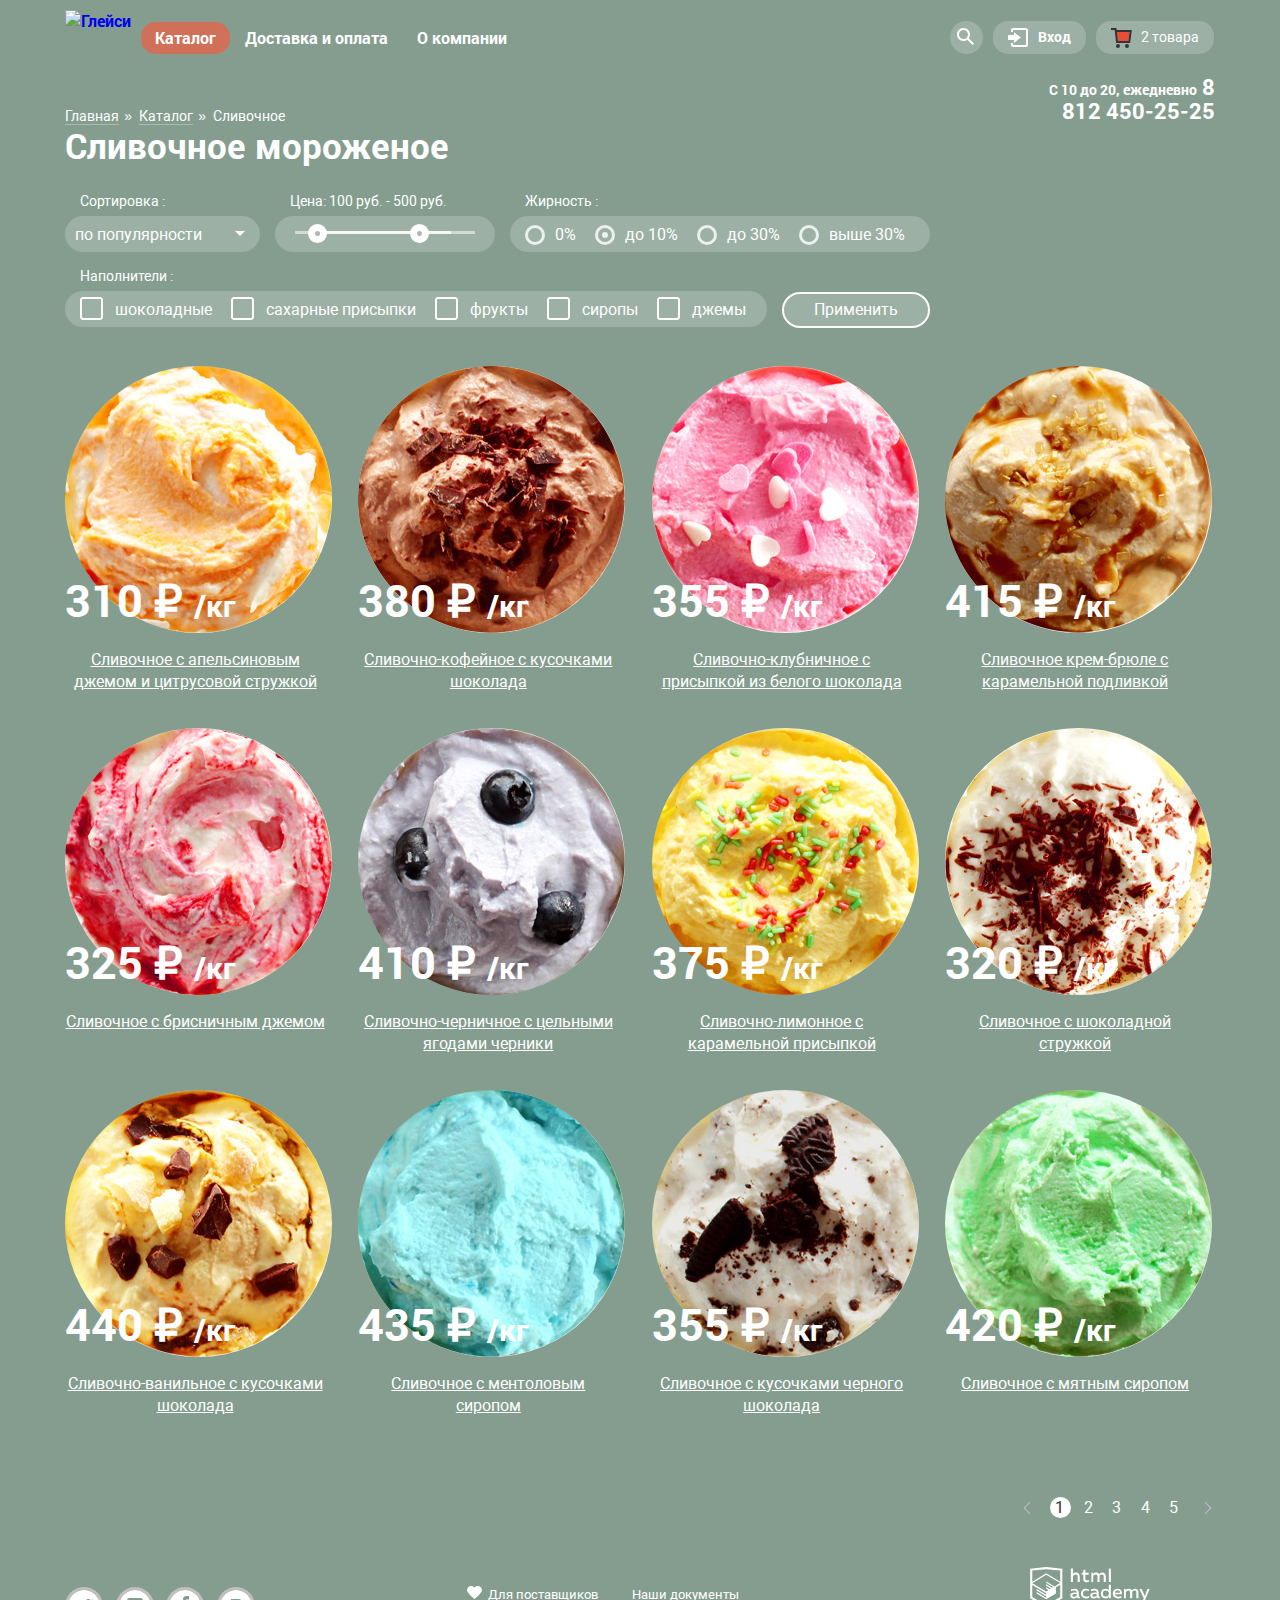
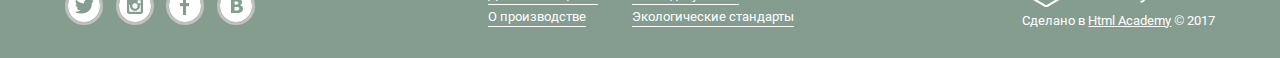
==== commit a6445049: "шапка. правки" ====
--- a/catalog.html
+++ b/catalog.html
@@ -29,8 +29,8 @@
               <img src="img/logo.svg" width="153" height="63" alt="Глейси">
             </a>
             <ul class="navigation">
-              <li>
-                <a class="navigation__lnk" href="#">Каталог</a>
+              <li class='navigation__item navigation__item--sub'>
+                <a class="navigation__lnk navigation__lnk--active" href="#">Каталог</a>
                 <ul class="sub-menu">
                   <li><a class="sub-menu__lnk sub-menu__lnk--highlight" href="#">Новинки</a></li>
                   <li><a class="sub-menu__lnk sub-menu__lnk--active" href="catalog.html">Сливочное</a></li>
@@ -85,7 +85,7 @@
               <li class="navigation__item navigation__item--basket">
                 <section class="basket">
                   <h2 class="visually-hidden">Корзина</h2>
-                  <a class="btn-custom btn-custom--basket basket__lnk " href="#">
+                  <a class="btn-custom btn-custom--basket-full basket__lnk " href="#">
                     <span class="basket__quantity">2 товара</span>
                   </a>
                   <div class="basket__content">
@@ -143,13 +143,13 @@
         <div class="breadcrumbs site-main__breadcrumbs">
           <ul class="breadcrumbs__list">
             <li class="breadcrumbs__item">
-              <a href='index.html'>Главная</a>
+              <a class="breadcrumbs__lnk" href='index.html'>Главная</a>
             </li>
             <li class="breadcrumbs__item">
-              <a href='#'>Каталог</a>
+              <a class="breadcrumbs__lnk" href='#'>Каталог</a>
             </li>
             <li class="breadcrumbs__item">
-              <a class="breadcrumbs__current-lnk" href='#'>Сливочное</a>
+              <a class="breadcrumbs__lnk breadcrumbs__lnk--current" href='#'>Сливочное</a>
             </li>
           </ul>
         </div>
@@ -453,6 +453,7 @@
 
     </div>
   </div>
+  <script src="js/script.js"> </script>
 
 
 </body>
--- a/css/style.css
+++ b/css/style.css
@@ -65,14 +65,11 @@
 .site-header {
   display: flex;
   flex-direction: column;
-
   margin-bottom: 270px;
-  outline: 2px solid blue;
 }
 
 .site-header__site-logo {
   display: block;
-
   height: 75px;
   box-sizing: border-box;
   padding-top: 10px;
@@ -84,11 +81,9 @@
 
 .site-header__schedule {
   width: 167px;
-
   margin: 0;
   padding: 0;
   margin-left: auto;
-
   font-size: 14px;
   line-height: 16px;
   font-weight: 700;
@@ -116,7 +111,6 @@
 .site-wrapper::before,
 .site-wrapper::after {
   content: "";
-
   visibility: hidden;
 }
 
@@ -136,7 +130,6 @@
 
 .site-nav__wrapper {
   display: flex;
-  outline: 2px solid red;
 }
 
 
@@ -157,6 +150,18 @@
   border-radius: 15px;
   color: #323232;
 }
+
+.navigation__lnk:active {
+box-shadow: inset 0 2px 1px #696969;
+}
+
+.navigation__lnk--active,
+.navigation__lnk--active:hover {
+  background-color: #d07058 !important;
+  border-radius: 15px;
+  color: #ffffff !important;
+}
+
 
 .navigation {
   display: flex;
@@ -166,9 +171,7 @@
   margin: 0;
   padding: 0;
   padding: 0 10px;
-
   min-width: 380px;
-  outline: 2px solid green;
 }
 
 .navigation--user-navigation {
@@ -209,18 +212,16 @@
   top: 58px;
   left: 5px;
   width: 142px;
-
   margin: 0;
   padding: 0;
   padding-bottom: 10px;
-
   font-size: 14px;
   line-height: 16px;
   font-weight: 400;
   background-color: #f8f7f4;
-
   border-radius: 5px;
   color: black;
+  z-index:10;
 }
 
 .sub-menu li {
@@ -245,8 +246,7 @@
   padding-right: 20px;
   padding-left: 20px;
   border-bottom: 2px solid #d1d0ce;
-
-  border-radius: none;
+  border-radius: 5px 5px 0 0;
 }
 
 
@@ -259,13 +259,13 @@
   font-weight: 700;
 }
 
-.sub-menu a:hover,
-.sub-menu a:focus {
+.sub-menu a:not(.sub-menu__lnk--active):hover,
+.sub-menu a:not(.sub-menu__lnk--active):focus {
   outline: 0;
   background-color: #fbded7;
 }
 
-.sub-menu a:active {
+.sub-menu a:not(.sub-menu__lnk--active):active {
   background-color: #f6b5a5;
 }
 
@@ -288,10 +288,8 @@
   left: -130px;
   top: 58px;
   padding: 20px;
-
   background-color: #f8f7f4;
   box-sizing: border-box;
-
   border-radius: 5px;
   box-shadow: 0 20px 20px rgba(0,0,0,.4);
   z-index: 20;
@@ -319,10 +317,8 @@
  line-height: 24px;
  color: #333333;
  width: 240px;
-
  padding: 10px;
  margin-bottom: 15px;
-
  background-color: transparent;
  border-radius: 5px;
  box-sizing: border-box;
@@ -338,7 +334,6 @@
 
 .account__btn {
   align-self: flex-start;
-
   border: none;
 }
 
@@ -368,11 +363,9 @@
   top: 58px;
   width: 340px;
   height: 85px;
-
   padding: 20px 15px;
   background-color: #f8f7f4;
   box-sizing: border-box;
-
   border-radius: 5px;
   box-shadow: 0 20px 20px rgba(0,0,0,.4);
 }
@@ -383,7 +376,6 @@
   line-height: 24px;
   color: #333333;
   width: 310px;
-
   padding: 10px;
   background-color: transparent;
   border-radius: 5px;
@@ -405,7 +397,6 @@
   line-height: 16px;
   font-weight: 400;
   color: #323232;
-
 }
 
 .basket__table {
@@ -437,7 +428,6 @@
   display: none;
   left: -270px;
   top: 58px;
-
   padding-top: 10px;
   padding-bottom: 21px;
   padding-left: 16px;
@@ -485,7 +475,6 @@
   line-height: 18px;
   font-weight: 700;
   text-align: right;
-
   margin-left: auto;
 }
 
@@ -497,24 +486,19 @@
 .slider {
   position: relative;
   margin-bottom: 40px;
-  outline: 2px solid pink;
 }
 
 .slide {
   position: relative;
   text-align: center;
-
   display: none;
 }
 
 .slide__title {
   width: 670px;
-
   margin: 0 auto;
   margin-bottom: 35px;
   padding: 0;
-
-
   font-size: 60px;
   line-height: 61px;
   font-weight: 700;
@@ -536,9 +520,7 @@
   width: 20px;
   height: 20px;
   margin-right: 8px;
-
   vertical-align: top;
-
   background-color: transparent;
   border: 2px solid #ffffff;
   border-radius: 50%;
@@ -602,7 +584,6 @@
 .filter {
   width: 865px;
   margin-bottom: 15px;
-
   font-family: "Roboto", Arial, sans-serif;
   font-size: 16px;
   line-height: 18px;
@@ -614,10 +595,8 @@
   height: 36px;
   padding: 10px 15px;
   margin-top: 15px;
-
   background-color: #f1f1f1;
   background-color: rgba(255,255,255,.2);
-
   border-radius: 18px;
   box-sizing: border-box;
 }
@@ -639,9 +618,7 @@
   margin: 0;
   padding: 0;
   margin-bottom: 20px;
-
-  height: 55px; /*временно*/
-  outline: 2px solid green;
+  height: 55px;
 }
 
 .filter__legend {
@@ -661,10 +638,11 @@
   -webkit-appearance: none;
 }
 
+
+
 .filter__wrapper--empty:active,
 .filter__wrapper--empty:hover  {
   color: #000;
-  background-color: #fff;
 }
 
 .filter__wrapper--empty:active .filter__arrow ,
@@ -674,7 +652,6 @@
 
 .filter__arrow {
   position: absolute;
-
   top: 15px;
   right: 15px;
   border-left: 5px solid transparent;
@@ -722,7 +699,6 @@
 
 .filter__label--checkbox {
   padding-left: 35px;
-  outline: 2px solid red;
 }
 
 .filter__item--radio:not(:last-child) {
@@ -780,7 +756,6 @@
       top: -3px;
       width: 25px;
       height: 25px;
-
       background-image: url('../img/checkbox-off.svg');
       background-repeat: no-repeat;
   }
@@ -793,7 +768,6 @@
 .filter__btn {
   align-self: flex-start;
   margin-top: 16px;
-
   border: none;
   background-color: transparent;
 }
@@ -801,7 +775,6 @@
 .range-filter {
   position: relative;
   vertical-align: top;
-
   padding-top: 5px;
   padding-left: 5px;
   padding-right: 5px;
@@ -809,7 +782,6 @@
 
 .range-filter__scale{
   height: 3px;
-
   background: #d1dad3;
 }
 
@@ -817,7 +789,6 @@
   width: 70%;
   height: 3px;
   margin-left: 30px;
-
   background: #f8f7f4;
 }
 
@@ -828,7 +799,6 @@
   width: 5px;
   height: 5px;
   padding: 0;
-
   border: 7px solid #ffffff;
   background-color: #b4b4b4;
   border-radius: 50%;
@@ -859,19 +829,28 @@
   display: flex;
   flex-direction: row;
   justify-content: space-between;
-
   width: 220px;
-
-
   margin: 0;
   padding: 0;
   list-style: none;
   box-sizing: border-box;
 }
 
-.breadcrumbs a {
+.breadcrumbs__lnk{
   display: block;
   color: inherit;
+  border-bottom: 1px solid #a9bbb1;
+}
+
+.breadcrumbs__lnk:not(.breadcrumbs__lnk--current):active,
+.breadcrumbs__lnk:not(.breadcrumbs__lnk--current):hover,
+.breadcrumbs__lnk:not(.breadcrumbs__lnk--current):focus {
+  color: #ffbc9e;
+  border-bottom: 1px solid #ffbc9e
+}
+
+.breadcrumbs__lnk--current {
+  border-bottom: none;
 }
 
 .breadcrumbs__item {
@@ -898,24 +877,17 @@
 .special-offer {
   display: flex;
   justify-content: space-between;
-
-
    margin-bottom: 40px;
-
-  outline: 2px solid orange;
 }
 
 .special-offer__choice {
   position: relative;
   height: 230px;
   width: 560px;
-
   box-sizing: border-box;
   padding: 20px;
   padding-top: 15px;
-
   border-radius: 15px;
-  border: 1px solid red;
 }
 
 .special-offer__choice--raspberry {
@@ -943,7 +915,6 @@
   margin: 0;
   padding: 0;
   margin-bottom: 40px;
-
   font-size: 18px;
   line-height: 22px;
   font-weight: 700;
@@ -992,7 +963,6 @@
   top: -10px;
   width: 293px;
   height: 405px;
-
   border-radius: 5px;
   background-color: rgba(255,255,255,0.2);
   box-shadow: 0px 20px 20px 0px rgba(0, 0, 0, 0.4);
@@ -1015,7 +985,6 @@
   top: 0;
   width: 61px;
   height: 61px;
-
   background-image: url('../img/hit.svg');
   z-index: 10;
 }
@@ -1023,10 +992,8 @@
  .ice-cream__price {
    position: absolute;
    bottom: 65px;
-
    margin: 0;
    padding: 0;
-
    font-size: 45px;
    line-height: 45px;
    font-weight: 700;
@@ -1041,7 +1008,6 @@
    margin: 0;
    padding: 0;
    margin-top: 10px;
-
    text-align: center;
    text-decoration: underline;
  }
@@ -1065,7 +1031,6 @@
    margin: 0;
    padding: 0;
    margin-bottom: 10px;
-
    font-size: 24px;
    line-height: 30px;
    font-weight: 500;
@@ -1088,11 +1053,9 @@
 
  .advantages__item {
   position: relative;
-
   width: 487px;
   padding-top: 15px;
   padding-left: 55px;
-  outline: 2px solid green;
  }
 
  .advantages__item::before {
@@ -1127,24 +1090,17 @@
  .pagination {
    position: relative;
    width: 195px;
-
    font-size: 16px;
    line-height: 18px;
    font-weight: 500;
    color: #ffffff;
-
-   outline: 2px solid orange;
  }
 
  .pagination__toggle {
    position: absolute;
    display: block;
-
    height: 17px;
    width: 15px;
-
-
-
    background-repeat: no-repeat;
    background-position: bottom center;
  }
@@ -1161,25 +1117,16 @@
     background-position: top center;
  }
 
- /*.pagination__toggle--next {
-   background-image: url('../img/icon-right.svg');
-   right: 0;
- }
- */
-
   .pagination__btn {
    position: relative;
    display: block;
    width: 21px;
    height: 21px;
-
    padding-left: 5px;
    padding-top: 2px;
-
    font: inherit;
    color: inherit;
    box-sizing: border-box;
-
    border-radius: 50%;
  }
 
@@ -1192,7 +1139,6 @@
    margin: 0;
    padding: 0;
    padding: 0 30px;
-
    display: flex;
    justify-content: space-between;
    list-style: none;
@@ -1207,7 +1153,6 @@
    display: flex;
    flex-direction: row;
    justify-content: space-between;
-
    margin-bottom: 40px;
  }
 
@@ -1218,19 +1163,14 @@
  .feed {
   width: 560px;
   min-height: 220px;
-
   padding: 20px;
   padding-top: 20px;
   box-sizing: border-box;
-
   background-image: url('../img/strawberry_milk.jpg');
   background-repeat: no-repeat;
   background-position: 15% 40%;
-
   color: #323232;
   background-color: #ffffff;
-  outline: 2px solid orange;
-
   border-radius: 15px;
  }
 
@@ -1241,7 +1181,6 @@
 
  .feed__descr {
    width: 280px;
-
    margin: 0;
    padding: 0;
    font-size: 24px;
@@ -1253,25 +1192,19 @@
  .subscription {
    width: 560px;
    min-height: 220px;
-  padding: 5px;
-
-   box-sizing: border-box;
-
+   padding: 5px;
+  box-sizing: border-box;
    color: #323232;
    background-color: #ffffff;
-
    background-image: url('../img/post_bg.jpg');
    border-radius: 15px;
-   outline: 2px solid orange;
  }
 
  .subscription__wrapper {
    width: 550px;
    min-height: 210px;
-
    padding: 20px;
    padding-top: 25px;
-
    box-sizing: border-box;
    border-radius: 10px;
    background-color: #f8f7f4;
@@ -1289,9 +1222,7 @@
  .subscription__input {
   font: inherit;
   width: 370px;
-
   padding: 10px;
-
   background-color: transparent;
   border-radius: 5px;
   box-sizing: border-box;
@@ -1321,24 +1252,20 @@
     flex-direction: column;
     align-items: flex-end;
     justify-content: center;
-
     min-height: 430px;
-    width: auto;
-
     background-image: url('../img/map.jpg');
     background-repeat: no-repeat;
     background-position: 50% 0;
 
+	margin-top:-435px;
   }
 
   .contacts__inner {
     width: 305px;
     min-height: 305px;
-
     margin-left: auto;
     padding: 25px;
     padding-top: 25px;
-
     box-sizing: border-box;
     font-size: 14px;
     line-height: 20px;
@@ -1372,15 +1299,10 @@
     flex-direction: row;
     align-items: center;
     justify-content: space-between;
-
     min-height: 105px;
-
-
     font-size: 13px;
     line-height: 18px;
     font-weight: 400;
-
-    outline: 2px solid blue;
   }
 
   .site-footer--inner {
@@ -1454,10 +1376,8 @@
 
  .specification a {
    padding-bottom: 2px;
-
    border-bottom: 1px solid white;
    color: white;
-
  }
 
  .specification__heart {
@@ -1480,29 +1400,148 @@
 
   /* POPUP */
 
+  @keyframes bounce {
+  0%   {
+    transform: translateY(-2000px);
+  }
+  70%  {
+    transform: translateY(30px);
+  }
+  90%  {
+    transform: translateY(-10px);
+  }
+  100% {
+    transform: translateY(0);
+  }
+}
+
+@keyframes shake {
+  0%, 100% {
+    transform: translateX(0);
+  }
+  10%, 30%, 50%, 70%, 90% {
+    transform: translateX(-10px);
+  }
+  20%, 40%, 60%, 80% {
+    transform: translateX(10px);
+  }
+}
+
+  .popup {
+    position: fixed;
+    display: none;
+    top: 120px;
+    left: 50%;
+	  margin-left: -230px;
+    padding: 15px 25px;
+    height: 415px;
+    width: 435px;
+    color: #323232;
+    background-color: #f8f7f4;
+    border-radius: 10px;
+    z-index: 100;
+  }
+
+  .popup__title {
+    margin: 0;
+    padding: 0;
+    margin-bottom: 20px;
+    font-size: 24px;
+    line-height: 28px;
+  }
+
+  .popup__input {
+    font: inherit;
+    font-size: 16px;
+    line-height: 24px;
+    color: #333333;
+    width: 270px;
+    padding: 10px;
+    margin-bottom: 15px;
+    border-radius: 5px;
+    box-sizing: border-box;
+    border: 2px solid #d3d3d2;
+  }
+
+  .popup__input ::-webkit-input-placeholder {
+    font: inherit;
+    font-size: 16px;
+    line-height: 24px;
+    color: #999999;
+  }
+
+
   .popup__list {
+    margin: 0;
+    padding: 0;
     list-style: none;
-  }
+
+  }
+
+  .popup__textarea {
+    width: 430px;
+    height: 155px;
+    padding: 10px;
+    font: inherit;
+    font-size: 16px;
+    line-height: 24px;
+    color: #999999;
+    box-sizing: border-box;
+    border: 2px solid #d3d3d2;
+    border-radius: 5px;
+  }
+
+  .popup__textarea ::-webkit-input-placeholder {
+      font: inherit;
+      font-size: 16px;
+      line-height: 24px;
+      color: #999999;
+    }
 
   .popup__btn {
-    border: 0;
+    position: absolute;
+    right: 25px;
+    bottom: 30px;
+    border: none;
+  }
+
+  .popup-close {
+    position: absolute;
+    display: block;
+    top: 15px;
+    right: 15px;
+    width: 25px;
+    height: 25px;
+    background-image: url('../img/x.svg');
     background-color: transparent;
-  }
+    background-repeat: no-repeat;
+    background-position: 0 0;
+    border: none;
+    font-size: 0;
+    cursor: pointer;
+  }
+
+  .popup-show {
+  display: block;
+  animation: bounce 0.6s;
+}
+
+
+
+.popup-error {
+  animation: shake 0.6s;
+}
 
   /*ВСПОМОГАТЕЛЬНЫЙ ЭЛЕМЕНТ */
   .btn-slide {
     display: inline-block;
-
     padding: 10px 20px;
-
     font-family: "Roboto", Arial, sans-serif;
     font-size: 18px;
     line-height: 24px;
     font-weight: 700;
     color: #ffffff;
-
     vertical-align: middle;
-
     border-radius: 25px;
     background-image: linear-gradient( 90deg, rgb(231,74,53) 0%, rgb(242,104,67) 100%);
     box-shadow: 0px 2px 2px 0px rgba(172, 16, 0, 0.64);
@@ -1521,7 +1560,6 @@
 
   .btn-slide--lg {
     padding: 10px 40px;
-
     font-size: 32px;
     line-height: 44px;
     border-radius: 100px;
@@ -1545,40 +1583,69 @@
     font-size: 16px;
     line-height: 18px;
     font-weight: 500;
-
     padding: 7px 30px;
     border: 2px solid #fcfcfc;
-
     background-color: rgba(255,255,255,.2);
     border-radius: 18px;
     box-sizing: border-box;
     color: #ffffff;
   }
 
+  .btn-filter:hover {
+    background-color: #ffffff;
+	color: black;
+  }
+
   .btn-custom {
     display: inline-block;
     position: relative;
-
     min-height: 33px;
     padding: 8px;
     padding-right: 15px;
     padding-left: 45px;
-
     vertical-align: middle;
     box-sizing: border-box;
     font-family:inherit;
     font-size: 14px;
     line-height: 16px;
-    color: inherit;
-
+    color: white;
     background-color: rgba(255, 255, 255, 0.2);
     border-radius: 15px;
   }
+
+  .navigation__item--enter:hover .btn-custom,
+  .navigation__item--search:hover .btn-custom  {
+  background-color: #ffffff;
+  color: #323232;
+  }
+
+  .navigation__item--basket:hover .btn-custom--basket-full {
+  background-color: #ffffff;
+  color: #323232;
+  }
+  .navigation__item--enter:hover .btn-custom--user::before {
+     background-image: url('../img/exit-hover.svg');
+
+   }
+
+    .navigation__item--search:hover .btn-custom--search::before {
+     background-image: url('../img/lens-hover.svg');
+
+   }
+
+
+  .navigation__item--sub:hover .navigation__lnk {
+  background-color: #ffffff;
+  border-radius: 15px;
+  color: #323232;
+  }
+
+
+
 
   .btn-custom--search {
     width: 33px;
     padding: 0;
-
     font-size: 0;
     border-radius: 50%;
   }
@@ -1587,13 +1654,10 @@
     content: '';
     display: block;
     position: absolute;
-
     top:7px;
     left: 7px;
-
     width: 25px;
     height: 25px;
-
     background-image: url('../img/lens.svg');
     background-repeat: no-repeat;
   }
@@ -1602,13 +1666,10 @@
     content: '';
     display: block;
     position: absolute;
-
     top:7px;
     left: 15px;
-
     width: 25px;
     height: 25px;
-
     background-image: url('../img/exit.svg');
     background-repeat: no-repeat;
   }
@@ -1621,14 +1682,23 @@
     content: '';
     display: block;
     position: absolute;
-
     top:7px;
     left: 15px;
-
     width: 25px;
     height: 25px;
-
     background-image: url('../img/basket.svg');
+    background-repeat: no-repeat;
+  }
+
+  .btn-custom--basket-full::before {
+    content: '';
+    display: block;
+    position: absolute;
+    top:7px;
+    left: 15px;
+    width: 25px;
+    height: 25px;
+    background-image: url('../img/basket-full.svg');
     background-repeat: no-repeat;
   }
 
@@ -1636,3 +1706,19 @@
     width: 1150px;
     margin: 0 auto;
   }
+
+
+  .overlay {
+    position: fixed;
+    top: 0;
+    left: 0;
+    z-index: 90;
+    display: none;
+    width: 100%;
+    height: 100%;
+    background-color: rgba(0,0,0,.3);
+  }
+
+  .overlay-show {
+   display: block;
+}
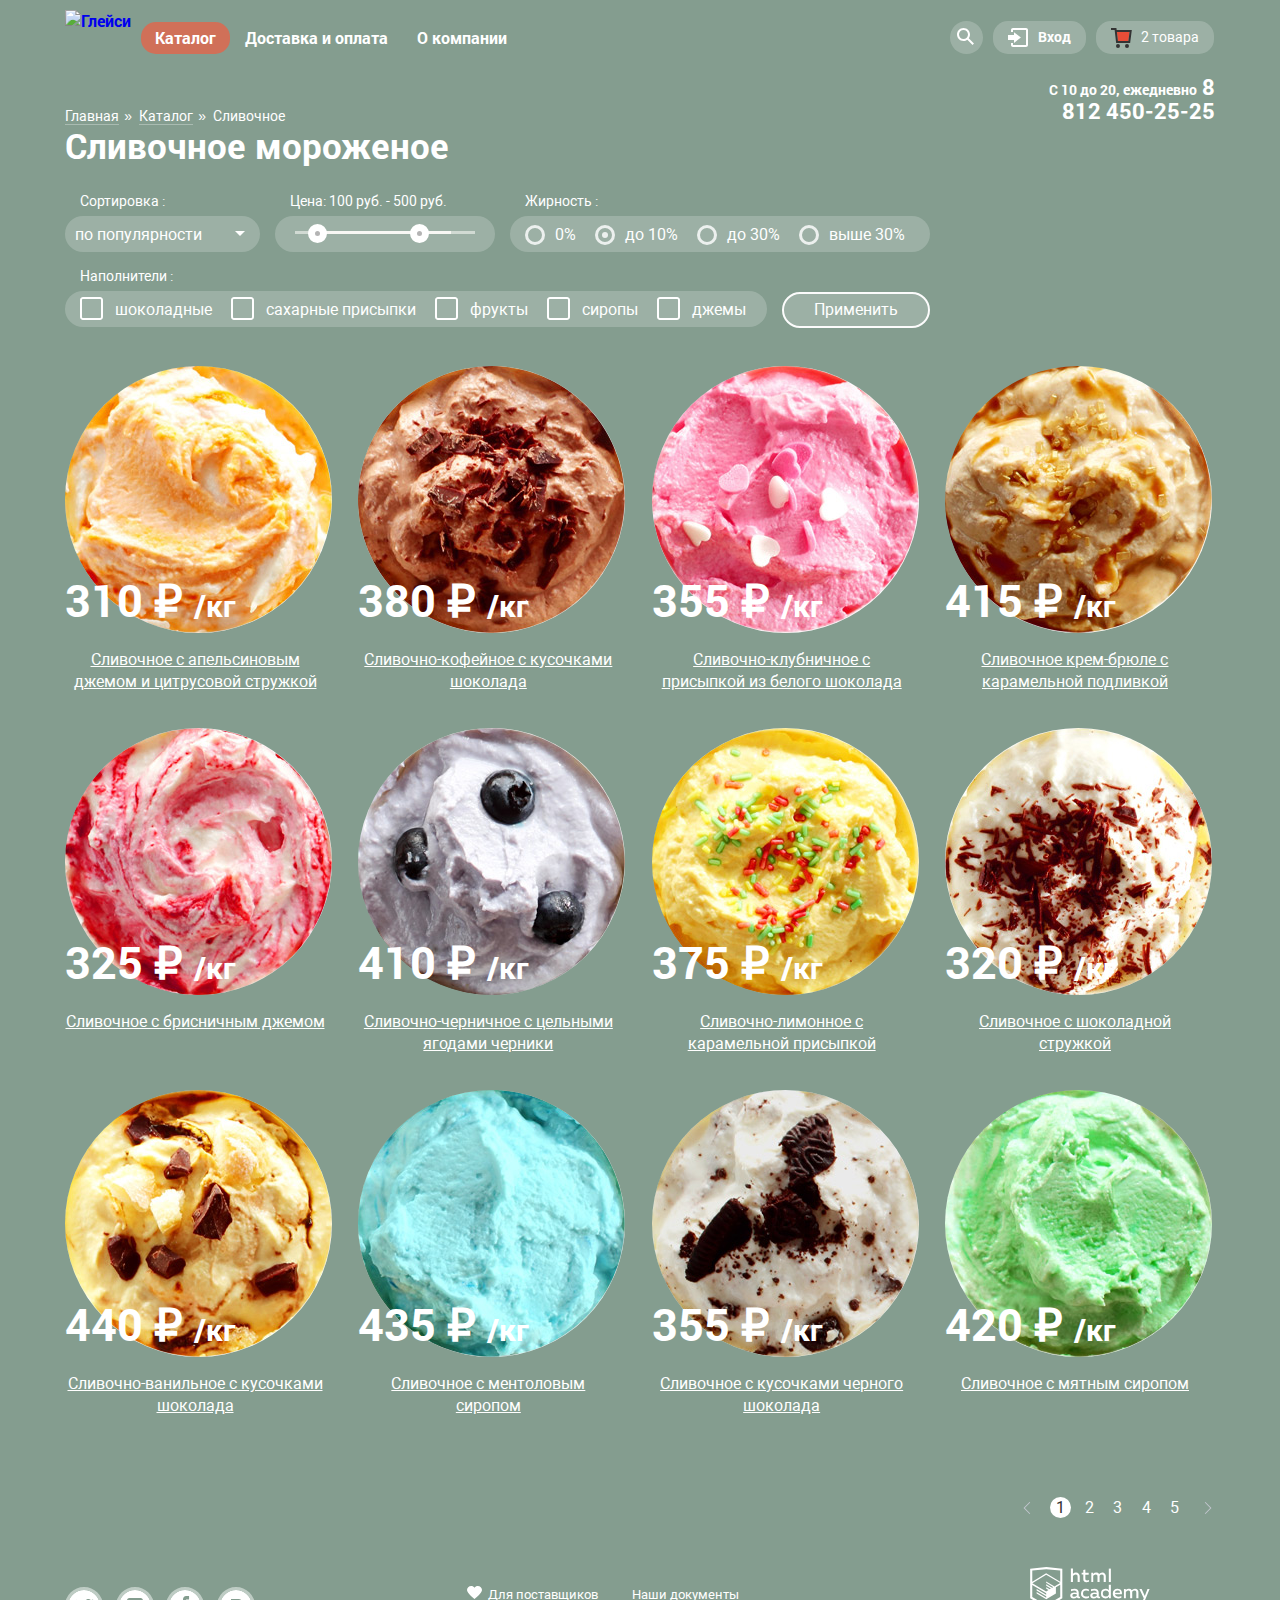
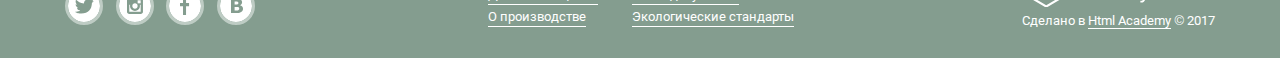
==== commit c75ab922: "футер + пагинаци правки" ====
--- a/catalog.html
+++ b/catalog.html
@@ -422,18 +422,18 @@
               <tbody>
                 <tr>
                   <td>
-                    <a class="specification__heart" href="#">Для поставщиков</a>
+                    <a class="specification__lnk specification__heart" href="#">Для поставщиков</a>
                   </td>
                   <td>
-                    <a href="#">Наши документы</a>
+                    <a class="specification__lnk" href="#">Наши документы</a>
                   </td>
                 </tr>
                 <tr>
                   <td>
-                    <a href="#">О производстве</a>
+                    <a class="specification__lnk" href="#">О производстве</a>
                   </td>
                   <td>
-                    <a href="#">Экологические стандарты</a>
+                    <a class="specification__lnk" href="#">Экологические стандарты</a>
                   </td>
                 </tr>
               </tbody>
--- a/css/style.css
+++ b/css/style.css
@@ -527,6 +527,11 @@
   cursor: pointer;
 }
 
+.controls-slider__toggle:hover {
+  background-color: rgba(255,255,255,0.4);
+}
+
+
 #product-1:checked ~ .site-wrapper {
   background-color: #849d8f;
   background-image: url("../img/plombir_1.png");
@@ -1110,6 +1115,12 @@
    background-image: url('../img/icon-right.svg');
  }
 
+ .pagination__toggle--next:hover,
+ .pagination__toggle--next:active {
+   background-image: url('../img/icon-right-hover.svg');
+ }
+
+
  .pagination__toggle--prev {
    left: 0;
    background-image: url('../img/icon-right.svg');
@@ -1122,7 +1133,7 @@
    display: block;
    width: 21px;
    height: 21px;
-   padding-left: 5px;
+   padding-left: 6px;
    padding-top: 2px;
    font: inherit;
    color: inherit;
@@ -1134,6 +1145,11 @@
    color: #323232;
    background-color: #ffffff;
  }
+
+ .pagination__btn:not(.pagination__btn--active ):hover {
+   background-color: rgba(255,255,255,0.2);
+ }
+
 
  .pagination__list {
    margin: 0;
@@ -1320,10 +1336,15 @@
   }
 
   .site-footer__descr a {
-    text-decoration: underline;
+    border-bottom: 1px solid white;
     color: #ffffff;
   }
 
+  .site-footer__descr a:hover,
+  .site-footer__descr a:active {
+    border-bottom: 1px solid #ffbc9e;
+    color: #ffbc9e;
+  }
 
   .social__item {
     display: inline-block;
@@ -1335,10 +1356,18 @@
     height: 32px;
     background-repeat: no-repeat;
     background-position: top center;
-    border: 3px solid silver;
+    border: 3px solid #beccc4;
     border-radius: 50%;
     font-size: 0;
   }
+
+  .social__lnk:hover,
+  .social__lnk:active,
+  .social__lnk:focus {
+    opacity: 0.8;
+  }
+
+
 
   .social__lnk--twiter {
     background-image: url('../img/twiter.svg');
@@ -1374,10 +1403,16 @@
    min-width: 140px;
  }
 
- .specification a {
+ .specification__lnk{
    padding-bottom: 2px;
    border-bottom: 1px solid white;
-   color: white;
+   color: #ffffff;
+ }
+
+ .specification__lnk:hover,
+ .specification__lnk:active {
+   border-bottom: 1px solid #ffbc9e;
+   color: #ffbc9e;
  }
 
  .specification__heart {
@@ -1394,6 +1429,10 @@
     background-image: url('../img/heart.svg');
     background-repeat: no-repeat;
     background-position: 0 0;
+}
+
+.specification__heart:hover::before{
+  background-image: url('../img/heart-hover.svg');
 }
 
 
@@ -1548,12 +1587,15 @@
 
   }
 
-.btn-slide:hover {
+.btn-slide:hover,
+.btn-slide:focus {
+  outline: none;
   background: linear-gradient(to bottom, #f58669 0%, #ec6f5e 100%);
   box-shadow: 0 2px 2px rgba(172, 16, 0, 1);
 }
 
 .btn-slide:active {
+  outline: none;
   background: linear-gradient(to bottom, #d84732 0%, #e1613e 100%);
   box-shadow: inset 0 2px 2px rgba(172, 16, 0, 1);
 }
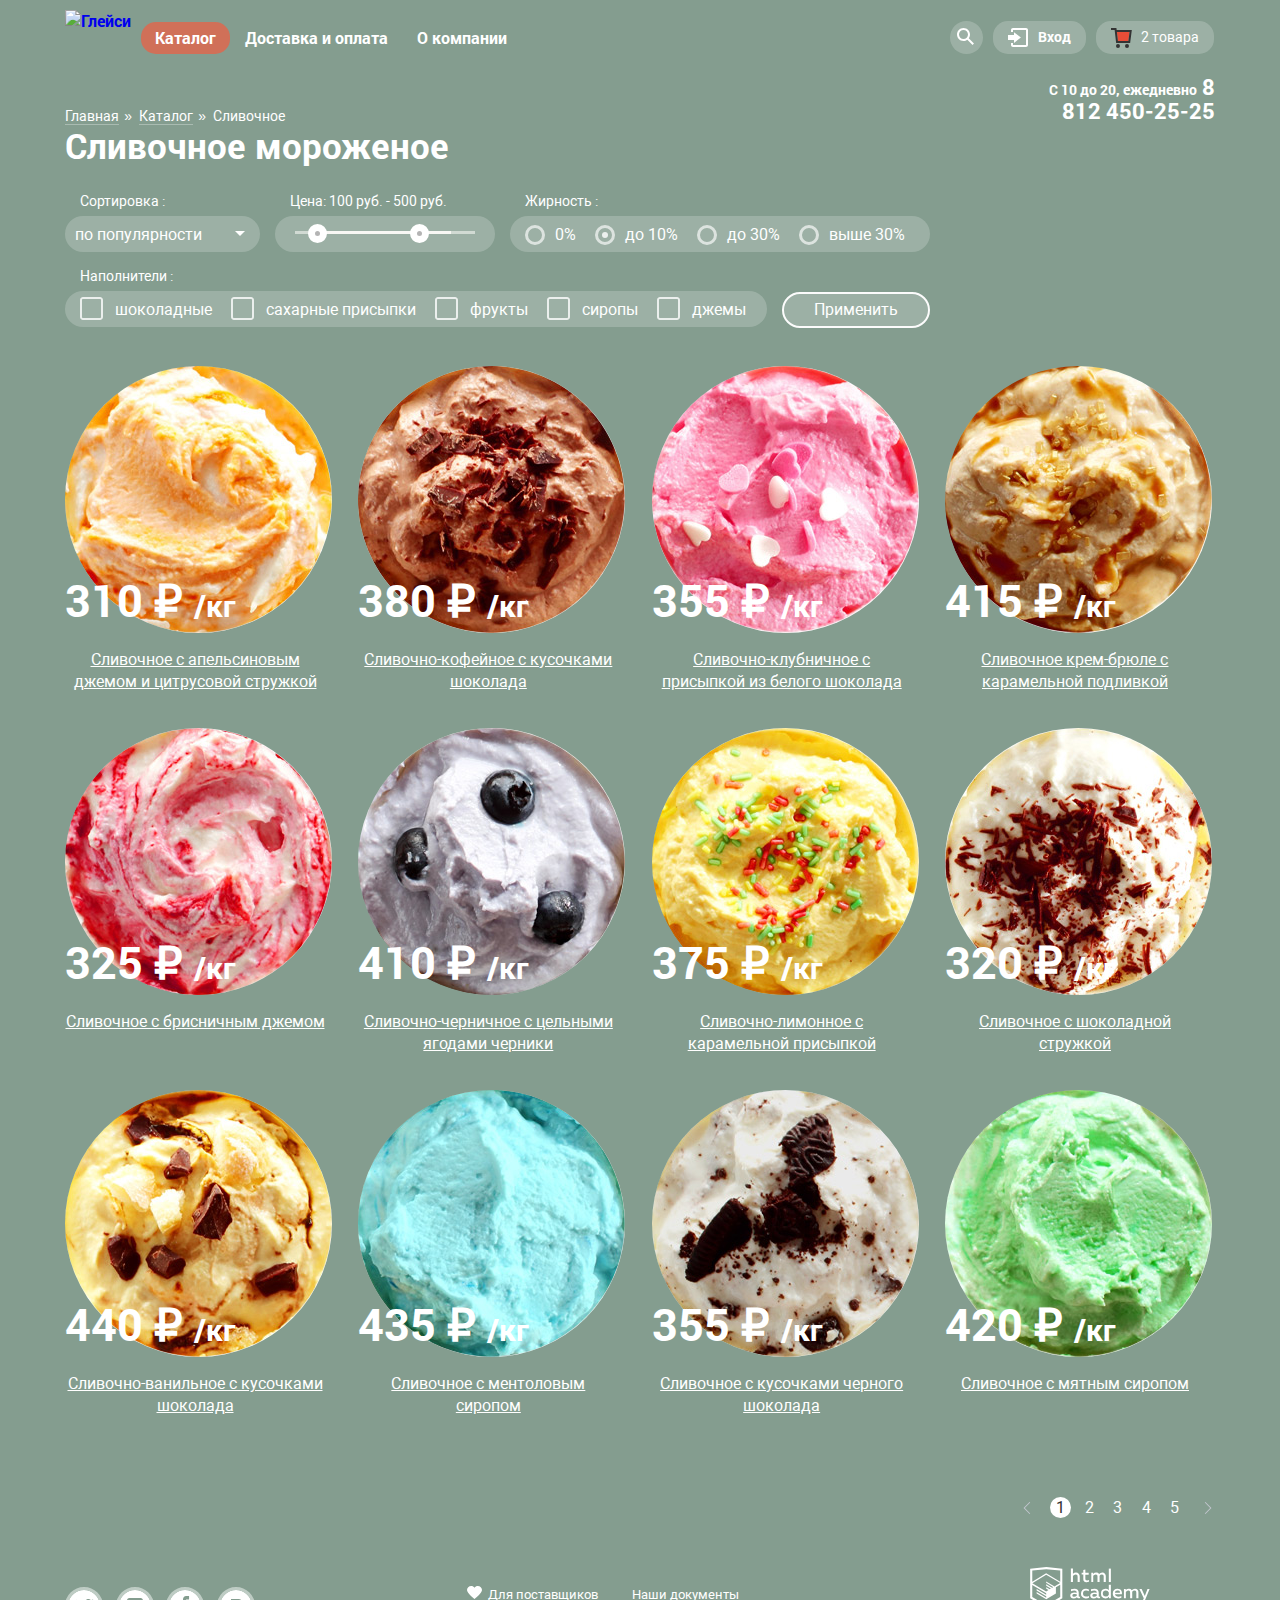
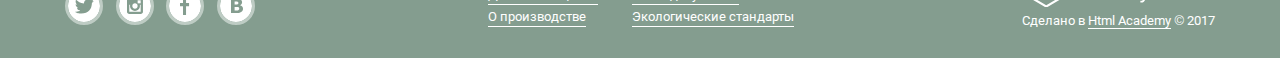
==== commit 4c1b3c6f: "правки" ====
--- a/catalog.html
+++ b/catalog.html
@@ -5,16 +5,7 @@
   <meta charset="utf-8">
   <title>Gllacy каталог</title>
   <link href="css/normalize.css" rel="stylesheet">
-  <link href="css/style.css" rel="stylesheet">
-  <!--<style>
-  HTML {
-    background: url( 'img/cart.png' ) 50% 0 no-repeat;
-    opacity: .5;
-  }
-  BODY {
-    opacity: .5;
-  }
-</style>-->
+  <link href="css/style.min.css" rel="stylesheet">
 </head>
 
 <body>
@@ -34,7 +25,7 @@
                 <ul class="sub-menu">
                   <li><a class="sub-menu__lnk sub-menu__lnk--highlight" href="#">Новинки</a></li>
                   <li><a class="sub-menu__lnk sub-menu__lnk--active" href="catalog.html">Сливочное</a></li>
-                  <li><a  class="sub-menu__lnk" href="#">Щербеты</a></li>
+                  <li><a class="sub-menu__lnk" href="#">Щербеты</a></li>
                   <li><a class="sub-menu__lnk" href="#">Фруктовый лед</a></li>
                   <li><a class="sub-menu__lnk" href="#">Мелорин</a></li>
                 </ul>
@@ -47,11 +38,11 @@
                 <a href="#" class="btn-custom btn-custom--search">Поиск</a>
 
                 <div class="search">
-                <form class="search__form " action="https://echo.htmlacademy.ru" method="post">
-                  <label class="search__label visually-hidden" for="search">Форма поиска</label>
-                  <input class="search__input" type="search" id="search" placeholder="Что ищем ?">
-                </form>
-              </div>
+                  <form class="search__form " action="https://echo.htmlacademy.ru" method="post">
+                    <label class="search__label visually-hidden" for="search">Форма поиска</label>
+                    <input class="search__input" type="search" id="search" placeholder="Что ищем ?">
+                  </form>
+                </div>
               </li>
 
               <li class="navigation__item navigation__item--enter">
@@ -162,93 +153,93 @@
             <fieldset class="filter__fieldset filter__fieldset--sort">
               <legend class="filter__legend">Сортировка :</legend>
               <div class="filter__wrapper filter__wrapper--empty">
-              <select class="filter__select">
+                <select class="filter__select">
                  <option value="popular">по популярности</option>
                   <option value="cheap">сначала недорогие</option>
                   <option value="expensive">сначала дорогие</option>
                   <option value="fatness">по жирности</option>
                </select>
-               <div class="filter__arrow"></div>
-             </div>
+                <div class="filter__arrow"></div>
+              </div>
             </fieldset>
 
             <fieldset class="filter__fieldset filter__fieldset--price">
               <legend class="filter__legend">Цена: 100 руб. - 500 руб.</legend>
-                <div class="filter__wrapper">
-              <section class="range-filter">
-                <h2 class="visually-hidden">Фильтр по цене</h2>
-                <div class="range-filter__scale">
-                  <div class="range-filter__bar"></div>
-                </div>
-                <div class="range-filter__toggle range-filter__toggle--min">min</div>
-                <div class="range-filter__toggle range-filter__toggle--max">max</div>
-              </section>
-            </div>
+              <div class="filter__wrapper">
+                <section class="range-filter">
+                  <h2 class="visually-hidden">Фильтр по цене</h2>
+                  <div class="range-filter__scale">
+                    <div class="range-filter__bar"></div>
+                  </div>
+                  <div class="range-filter__toggle range-filter__toggle--min">min</div>
+                  <div class="range-filter__toggle range-filter__toggle--max">max</div>
+                </section>
+              </div>
             </fieldset>
 
             <fieldset class="filter__fieldset filter__fieldset--fatness">
               <legend class="filter__legend">Жирность :</legend>
-                <div class="filter__wrapper">
-
-              <ul class="filter__list">
-                <li class="filter__item filter__item--radio">
-                  <input class="filter__input filter__input--radio visually-hidden" type="radio" name="fatness" id='fatness-1'>
-                  <label class="filter__label filter__label--radio" for="fatness-1">0%</label>
-                </li>
-
-                <li class="filter__item filter__item--radio">
-                  <input class="filter__input filter__input--radio visually-hidden" type="radio" name="fatness" id='fatness-2' checked>
-                  <label class="filter__label filter__label--radio" for="fatness-2">до 10%</label>
-                </li>
-
-                <li class="filter__item filter__item--radio">
-                  <input class="filter__input filter__input--radio visually-hidden" type="radio" name="fatness" id='fatness-3'>
-                  <label class="filter__label filter__label--radio" for="fatness-3">до 30%</label>
-                </li>
-
-
-                <li class="filter__item filter__item--radio">
-                  <input class="filter__input filter__input--radio visually-hidden" type="radio" name="fatness" id='fatness-5'>
-                  <label class="filter__label filter__label--radio" for="fatness-5">выше 30%</label>
-                </li>
-
-              </ul>
-            </div>
+              <div class="filter__wrapper">
+
+                <ul class="filter__list">
+                  <li class="filter__item filter__item--radio">
+                    <input class="filter__input filter__input--radio visually-hidden" type="radio" name="fatness" id='fatness-1'>
+                    <label class="filter__label filter__label--radio" for="fatness-1">0%</label>
+                  </li>
+
+                  <li class="filter__item filter__item--radio">
+                    <input class="filter__input filter__input--radio visually-hidden" type="radio" name="fatness" id='fatness-2' checked>
+                    <label class="filter__label filter__label--radio" for="fatness-2">до 10%</label>
+                  </li>
+
+                  <li class="filter__item filter__item--radio">
+                    <input class="filter__input filter__input--radio visually-hidden" type="radio" name="fatness" id='fatness-3'>
+                    <label class="filter__label filter__label--radio" for="fatness-3">до 30%</label>
+                  </li>
+
+
+                  <li class="filter__item filter__item--radio">
+                    <input class="filter__input filter__input--radio visually-hidden" type="radio" name="fatness" id='fatness-5'>
+                    <label class="filter__label filter__label--radio" for="fatness-5">выше 30%</label>
+                  </li>
+
+                </ul>
+              </div>
 
             </fieldset>
 
             <fieldset class="filter__fieldset filter__fieldset--filling">
               <legend class="filter__legend">Наполнители :</legend>
-                <div class="filter__wrapper">
-              <ul class="filter__list">
-
-                <li class="filter__item filter__item--checkbox">
-                  <input class="filter__input filter__input--checkbox visually-hidden" type="checkbox" name="filling" id='filling-1'>
-                  <label class="filter__label filter__label--checkbox" for="filling-1">шоколадные</label>
-                </li>
-
-                <li class="filter__item filter__item--checkbox">
-                  <input class="filter__input filter__input--checkbox visually-hidden" type="checkbox" name="filling" id='filling-2'>
-                  <label class="filter__label filter__label--checkbox" for="filling-2">сахарные присыпки</label>
-                </li>
-
-                <li class="filter__item filter__item--checkbox">
-                  <input class="filter__input filter__input--checkbox visually-hidden" type="checkbox" name="filling" id='filling-3'>
-                  <label class="filter__label filter__label--checkbox" for="filling-3">фрукты</label>
-                </li>
-
-                <li class="filter__item filter__item--checkbox">
-                  <input class="filter__input filter__input--checkbox visually-hidden" type="checkbox" name="filling" id='filling-4'>
-                  <label class="filter__label filter__label--checkbox" for="filling-4">сиропы</label>
-                </li>
-
-                <li class="filter__item filter__item--checkbox">
-                  <input class="filter__input filter__input--checkbox visually-hidden" type="checkbox" name="filling" id='filling-5'>
-                  <label class="filter__label filter__label--checkbox" for="filling-5">джемы</label>
-                </li>
-
-              </ul>
-            </div>
+              <div class="filter__wrapper">
+                <ul class="filter__list">
+
+                  <li class="filter__item filter__item--checkbox">
+                    <input class="filter__input filter__input--checkbox visually-hidden" type="checkbox" name="filling" id='filling-1'>
+                    <label class="filter__label filter__label--checkbox" for="filling-1">шоколадные</label>
+                  </li>
+
+                  <li class="filter__item filter__item--checkbox">
+                    <input class="filter__input filter__input--checkbox visually-hidden" type="checkbox" name="filling" id='filling-2'>
+                    <label class="filter__label filter__label--checkbox" for="filling-2">сахарные присыпки</label>
+                  </li>
+
+                  <li class="filter__item filter__item--checkbox">
+                    <input class="filter__input filter__input--checkbox visually-hidden" type="checkbox" name="filling" id='filling-3'>
+                    <label class="filter__label filter__label--checkbox" for="filling-3">фрукты</label>
+                  </li>
+
+                  <li class="filter__item filter__item--checkbox">
+                    <input class="filter__input filter__input--checkbox visually-hidden" type="checkbox" name="filling" id='filling-4'>
+                    <label class="filter__label filter__label--checkbox" for="filling-4">сиропы</label>
+                  </li>
+
+                  <li class="filter__item filter__item--checkbox">
+                    <input class="filter__input filter__input--checkbox visually-hidden" type="checkbox" name="filling" id='filling-5'>
+                    <label class="filter__label filter__label--checkbox" for="filling-5">джемы</label>
+                  </li>
+
+                </ul>
+              </div>
             </fieldset>
 
             <button class="btn-filter filter__btn" type="submit">Применить</button>
@@ -274,7 +265,7 @@
             <img src="img/product_2.jpg" width="267" height="267" alt="Пломбир">
             <p class="ice-cream__price">380 &#8381; <span>/кг</span> </p>
             <p class="ice-cream__descr">Сливочно-кофейное с кусочками шоколада</p>
-          <a class="btn-slide btn-slide--disable ice-cream__btn" href="#">Быстрый просмотр</a>
+            <a class="btn-slide btn-slide--disable ice-cream__btn" href="#">Быстрый просмотр</a>
           </article>
 
           <article class="ice-cream goods__item">
@@ -298,7 +289,7 @@
             <img src="img/product_5.jpg" width="267" height="267" alt="Пломбир">
             <p class="ice-cream__price">325 &#8381; <span>/кг</span> </p>
             <p class="ice-cream__descr">Сливочное с брисничным джемом</p>
-              <a class="btn-slide btn-slide--disable ice-cream__btn" href="#">Быстрый просмотр</a>
+            <a class="btn-slide btn-slide--disable ice-cream__btn" href="#">Быстрый просмотр</a>
           </article>
 
           <article class="ice-cream goods__item">
@@ -363,7 +354,7 @@
         <section class="pagination site-main__pagination">
           <h2 class="visually-hidden">Переход на следущую страницу каталога</h2>
 
-          <a  href="#" class="pagination__toggle  pagination__toggle--prev"></a>
+          <a href="#" class="pagination__toggle  pagination__toggle--prev"></a>
           <a href="#" class="pagination__toggle  pagination__toggle--next"></a>
 
           <ul class="pagination__list">
@@ -419,30 +410,30 @@
 
         <div class="site-footer__specification specification">
           <table class="specification__table">
-              <tbody>
-                <tr>
-                  <td>
-                    <a class="specification__lnk specification__heart" href="#">Для поставщиков</a>
-                  </td>
-                  <td>
-                    <a class="specification__lnk" href="#">Наши документы</a>
-                  </td>
-                </tr>
-                <tr>
-                  <td>
-                    <a class="specification__lnk" href="#">О производстве</a>
-                  </td>
-                  <td>
-                    <a class="specification__lnk" href="#">Экологические стандарты</a>
-                  </td>
-                </tr>
-              </tbody>
-            </table>
+            <tbody>
+              <tr>
+                <td>
+                  <a class="specification__lnk specification__heart" href="#">Для поставщиков</a>
+                </td>
+                <td>
+                  <a class="specification__lnk" href="#">Наши документы</a>
+                </td>
+              </tr>
+              <tr>
+                <td>
+                  <a class="specification__lnk" href="#">О производстве</a>
+                </td>
+                <td>
+                  <a class="specification__lnk" href="#">Экологические стандарты</a>
+                </td>
+              </tr>
+            </tbody>
+          </table>
         </div>
 
         <div class="site-footer__copyright">
 
-          <a class="site-footer__logo">
+          <a class="site-footer__logo" href="https://htmlacademy.ru/">
             <img src="img/html-academy.svg" width='130' height='40' alt='htmlacademy-logo'>
           </a>
 
@@ -453,7 +444,9 @@
 
     </div>
   </div>
-  <script src="js/script.js"> </script>
+  <script src="js/script.min.js">
+
+  </script>
 
 
 </body>
--- a/css/style.min.css
+++ b/css/style.min.css
@@ -0,0 +1 @@
+@font-face{font-family:"Roboto";src:url("../fonts/roboto.woff2") format("woff2"), url("../fonts/roboto.woff") format("woff");font-weight:400;font-style:normal}@font-face{font-family:"Roboto";src:url("../fonts/robotobold.woff2") format("woff2"), url("../fonts/robotobold.woff") format("woff");font-weight:700;font-style:normal}@font-face{font-family:"Open Sans";src:url("../fonts/robotomedium.woff2") format("woff2"), url("../fonts/robotomedium.woff") format("woff");font-weight:500;font-style:normal}.visually-hidden:not(:focus):not(:active),input[type="checkbox"].visually-hidden,input[type="radio"].visually-hidden{position:absolute;width:1px;height:1px;margin:-1px;border:0;padding:0;white-space:nowrap;-webkit-clip-path:inset(100%);clip-path:inset(100%);clip:rect(0 0 0 0);overflow:hidden}body{margin:0;padding:0;min-width:1200px;font-family:"Roboto", Arial, sans-serif;font-size:16px;line-height:22px;font-weight:500;color:#ffffff}a{text-decoration:none}.disable{display:none}.site-header{display:-webkit-box;display:-ms-flexbox;display:flex;-webkit-box-orient:vertical;-webkit-box-direction:normal;-ms-flex-direction:column;flex-direction:column;margin-bottom:270px}.site-header__site-logo{display:block;height:75px;-webkit-box-sizing:border-box;box-sizing:border-box;padding-top:10px}.site-header--inner{margin-bottom:0}.site-header__schedule{width:167px;margin:0;padding:0;margin-left:auto;font-size:14px;line-height:16px;font-weight:700;text-align:right}.site-header__schedule span{font-size:22px;line-height:24px;font-weight:700}.site-wrapper{background-color:#849d8f;background-image:url("../img/plombir_1.png");background-repeat:no-repeat;background-position:top center;-webkit-transition:background-image 0.5s ease, background-color 0.5s ease;-o-transition:background-image 0.5s ease, background-color 0.5s ease;transition:background-image 0.5s ease, background-color 0.5s ease}.site-wrapper{background-image:none}.site-wrapper::before,.site-wrapper::after{content:"";visibility:hidden}.site-wrapper::before{background-image:url("../img/plombir_2.png")}.site-wrapper::after{background-image:url("../img/plombir_3.png")}.site-nav{font-size:16px;line-height:22px;font-weight:700}.site-nav__wrapper{display:-webkit-box;display:-ms-flexbox;display:flex}.navigation,.sub-menu{list-style:none}.navigation__lnk{display:block;padding:5px 14px;color:#ffffff}.navigation__lnk:hover{background-color:#ffffff;border-radius:15px;color:#323232}.navigation__lnk:active{-webkit-box-shadow:inset 0 2px 1px #696969;box-shadow:inset 0 2px 1px #696969}.navigation__lnk--active,.navigation__lnk--active:hover{background-color:#d07058 !important;border-radius:15px;color:#ffffff !important}.navigation{display:-webkit-box;display:-ms-flexbox;display:flex;position:relative;-webkit-box-align:center;-ms-flex-align:center;align-items:center;-webkit-box-pack:justify;-ms-flex-pack:justify;justify-content:space-between;margin:0;padding:0;padding:0 10px;min-width:380px}.navigation--user-navigation{-webkit-box-pack:start;-ms-flex-pack:start;justify-content:flex-start;min-width:275px;padding:0;margin-left:auto}.navigation--user-navigation li{margin-left:10px}.navigation__lnk{display:block}.navigation li{padding-top:5px;padding-bottom:5px}.navigation > li:hover > .sub-menu{display:block}.navigation__lnk--user{font-size:14px;line-height:16px;color:#ffffff}.navigation__item--enter:hover .btn-custom,.navigation__item--search:hover .btn-custom{background-color:#ffffff;color:#323232}.navigation__item--basket:hover .btn-custom--basket-full{background-color:#ffffff;color:#323232}.navigation__item--enter:hover .btn-custom--user::before{background-image:url("../img/exit-hover.svg")}.navigation__item--search:hover .btn-custom--search::before{background-image:url("../img/lens-hover.svg")}.navigation__item--sub:hover .navigation__lnk{background-color:#ffffff;border-radius:15px;color:#323232}.sub-menu{position:absolute;display:none;top:58px;left:5px;width:142px;margin:0;padding:0;padding-bottom:10px;font-size:14px;line-height:16px;font-weight:400;background-color:#f8f7f4;border-radius:5px;color:black;z-index:10}.sub-menu li{display:block;padding:0;margin:0}.sub-menu__lnk{display:block;padding-top:8px;padding-bottom:7px;padding-right:20px;padding-left:20px;color:black}.sub-menu__lnk--highlight{padding-top:12px;padding-bottom:12px;padding-right:20px;padding-left:20px;border-bottom:2px solid #d1d0ce;border-radius:5px 5px 0 0}.sub-menu__lnk--active{background-color:#d07058}.sub-menu__lnk--highlight{font-weight:700}.sub-menu a:not(.sub-menu__lnk--active):hover,.sub-menu a:not(.sub-menu__lnk--active):focus{outline:0;background-color:#fbded7}.sub-menu a:not(.sub-menu__lnk--active):active{background-color:#f6b5a5}.navigation > li:hover > .account{display:block}.navigation > li:hover > .search{display:block}.navigation > li:hover .basket__content{display:block}.account{position:absolute;display:none;left:-130px;top:58px;padding:20px;background-color:#f8f7f4;-webkit-box-sizing:border-box;box-sizing:border-box;border-radius:5px;-webkit-box-shadow:0 20px 20px rgba(0, 0, 0, 0.4);box-shadow:0 20px 20px rgba(0, 0, 0, 0.4);z-index:20}.account__form{display:-webkit-box;display:-ms-flexbox;display:flex;-webkit-box-orient:vertical;-webkit-box-direction:normal;-ms-flex-direction:column;flex-direction:column;-webkit-box-align:center;-ms-flex-align:center;align-items:center}.account__support{position:absolute;right:20px;bottom:15px}.account__input{font:inherit;font-size:14px;line-height:24px;color:#333333;width:240px;padding:10px;margin-bottom:15px;background-color:transparent;border-radius:5px;-webkit-box-sizing:border-box;box-sizing:border-box;border:2px solid #d3d3d2}.account__input::-webkit-input-placeholder{font:inherit;font-size:14px;line-height:24px;color:#999999}.account__btn{-ms-flex-item-align:start;align-self:flex-start;border:none}.account__list{list-style:none;margin:0;padding:0}.account__lnk{font-size:13px;line-height:24px;font-weight:400;color:#323232;text-decoration:underline}.account li{padding:0}.search{display:none;position:absolute;left:-295px;top:58px;width:340px;height:85px;padding:20px 15px;background-color:#f8f7f4;-webkit-box-sizing:border-box;box-sizing:border-box;border-radius:5px;-webkit-box-shadow:0 20px 20px rgba(0, 0, 0, 0.4);box-shadow:0 20px 20px rgba(0, 0, 0, 0.4)}.search__input{font:inherit;font-size:14px;line-height:24px;color:#333333;width:310px;padding:10px;background-color:transparent;border-radius:5px;-webkit-box-sizing:border-box;box-sizing:border-box;border:2px solid #d3d3d2}.search__input::-webkit-input-placeholder{font:inherit;font-size:14px;line-height:24px;color:#999999}.basket{font-size:13px;line-height:16px;font-weight:400;color:#323232}.basket__table{width:510px;padding-bottom:7px;border-bottom:2px solid #cacac7}.basket__table tr{height:45px}.basket__table td{vertical-align:top;padding-top:16px}.basket__img-td{position:relative;top:-5px}.basket__goods-formula{text-align:center}.basket__content{position:absolute;display:none;left:-270px;top:58px;padding-top:10px;padding-bottom:21px;padding-left:16px;padding-right:16px;background-color:#f8f7f4;-webkit-box-sizing:border-box;box-sizing:border-box;border-radius:5px;-webkit-box-shadow:0 20px 20px rgba(0, 0, 0, 0.4);box-shadow:0 20px 20px rgba(0, 0, 0, 0.4);z-index:20}.basket__content--empty{display:none !important}.basket__goods-title{width:220px}.basket__price{opacity:0.6}.basket__del{width:10px;height:10px;font-size:0;background:url("../img/basket-del.svg");background-repeat:no-repeat;background-position:0 0;border:none;outline:none;cursor:pointer}.basket__img{border-radius:50%}.basket__total-price{width:190px;font-size:15px;line-height:18px;font-weight:700;text-align:right;margin-left:auto}.slider{position:relative;margin-bottom:40px}.slide{position:relative;text-align:center;display:none}.slide__title{width:670px;margin:0 auto;margin-bottom:35px;padding:0;font-size:60px;line-height:61px;font-weight:700;text-align:center;vertical-align:middle}.controls-slider{position:absolute;bottom:20px;left:5px;z-index:20;font-size:0}.controls-slider__toggle{display:inline-block;width:16px;height:16px;margin-right:8px;vertical-align:top;background-color:transparent;border:2px solid #ffffff;border-radius:50%;cursor:pointer}.controls-slider__toggle:hover{background-color:rgba(255, 255, 255, 0.4)}#product-1:checked ~ .site-wrapper{background-color:#849d8f;background-image:url("../img/plombir_1.png")}#product-2:checked ~ .site-wrapper{background-color:#8996a6;background-image:url("../img/plombir_2.png")}#product-3:checked ~ .site-wrapper{background-color:#9d8b84;background-image:url("../img/plombir_3.png")}#product-1:checked ~ .site-wrapper #slide-1,#product-2:checked ~ .site-wrapper #slide-2,#product-3:checked ~ .site-wrapper #slide-3{display:block}#product-1:checked ~ .site-wrapper label[for="product-1"],#product-2:checked ~ .site-wrapper label[for="product-2"],#product-3:checked ~ .site-wrapper label[for="product-3"]{background-color:#ffffff}.site-main__title{margin:0;margin-bottom:35px;padding:0;font-size:35px;line-height:41px;font-weight:700}.site-main__pagination{margin-left:auto;margin-top:20px;margin-bottom:20px}.site-main__breadcrumbs{margin-top:-15px}.filter{width:865px;margin-bottom:15px;font-family:"Roboto", Arial, sans-serif;font-size:16px;line-height:18px;font-weight:500}.filter__wrapper{position:relative;height:36px;padding:10px 15px;margin-top:15px;background-color:#f1f1f1;background-color:rgba(255, 255, 255, 0.2);border-radius:18px;-webkit-box-sizing:border-box;box-sizing:border-box}.filter__wrapper--empty{padding:10px 0}.filter__form{display:-webkit-box;display:-ms-flexbox;display:flex;-ms-flex-wrap:wrap;flex-wrap:wrap;-webkit-box-pack:justify;-ms-flex-pack:justify;justify-content:space-between}.filter__fieldset{position:relative;border:none;margin:0;padding:0;margin-bottom:20px;height:55px}.filter__legend{position:absolute;top:-8px;left:15px}.filter__select{width:100%;padding:0 10px;padding-bottom:7px;font:inherit;color:inherit;background-color:transparent;border:none;outline:none;-webkit-appearance:none}.filter__wrapper--empty:active,.filter__wrapper--empty:hover{outline:none;color:#000}.filter__wrapper--empty:active .filter__arrow,.filter__wrapper--empty:hover .filter__arrow{border-top:5px solid black}.filter__arrow{position:absolute;top:15px;right:15px;border-left:5px solid transparent;border-right:5px solid transparent;border-top:5px solid #ffffff}.filter__select option{font-size:14px;line-height:16px;color:#343434}.filter__fieldset--sort{width:195px}.filter__fieldset--price{width:220px}.filter__fieldset--fatness{width:420px}.filter__fieldset--filling{width:702px}.filter__legend{margin:0;padding:0;font-size:14px;line-height:16px;font-weight:500}.filter__label{position:relative}.filter__label--radio{padding-left:30px}.filter__label--checkbox{padding-left:35px}.filter__item--radio:not(:last-child){margin-right:15px}.filter__item--checkbox:not(:last-child){margin-right:15px}.filter__list{margin:0;padding:0;list-style:none;-webkit-box-sizing:border-box;box-sizing:border-box}.filter__item{display:inline-block;position:relative}.filter__label--radio::before{content:"";position:absolute;display:block;left:0;top:0;width:20px;height:20px;-webkit-box-sizing:border-box;box-sizing:border-box;border:3px solid #ecf0ee;border-radius:50%;background-color:transparent;opacity:0.8}.filter__input--radio:checked + .filter__label--radio::after{content:"";position:absolute;top:7px;left:7px;display:block;width:6px;height:6px;border-radius:50%;background-color:#ecf0ee}.filter__input--radio:hover + .filter__label--radio::before{opacity:1}.filter__label--checkbox::before{content:"";position:absolute;display:block;left:0;top:-3px;width:25px;height:25px;background-image:url("../img/checkbox-off.svg");background-repeat:no-repeat;opacity:0.8}.filter__input--checkbox:checked + .filter__label--checkbox::before{background-image:url("../img/checkbox-on.svg");opacity:0.8}.filter__input--checkbox:hover + .filter__label--checkbox::before{opacity:1}.filter__input--checkbox:disabled + .filter__label--checkbox::before{opacity:0.2}.filter__input--radio:disabled + .filter__label--radio::before{opacity:1}.filter__btn{-ms-flex-item-align:start;align-self:flex-start;margin-top:16px;border:none;background-color:transparent}.range-filter{position:relative;vertical-align:top;padding-top:5px;padding-left:5px;padding-right:5px}.range-filter__scale{height:3px;background:#d1dad3}.range-filter__bar{width:70%;height:3px;margin-left:30px;background:#f8f7f4}.range-filter__toggle{position:absolute;top:-2px;left:0;width:5px;height:5px;padding:0;border:7px solid #ffffff;background-color:#b4b4b4;border-radius:50%;font-size:0}.range-filter__toggle--min{left:18px}.range-filter__toggle--max{left:120px}.breadcrumbs{min-width:220px;font-size:14px;line-height:16px;font-weight:400;color:#ffffff}.breadcrumbs__list{display:-webkit-box;display:-ms-flexbox;display:flex;-webkit-box-orient:horizontal;-webkit-box-direction:normal;-ms-flex-direction:row;flex-direction:row;-webkit-box-pack:justify;-ms-flex-pack:justify;justify-content:space-between;width:220px;margin:0;padding:0;list-style:none;-webkit-box-sizing:border-box;box-sizing:border-box}.breadcrumbs__lnk{display:block;color:inherit;border-bottom:1px solid #a9bbb1}.breadcrumbs__lnk:not(.breadcrumbs__lnk--current):active,.breadcrumbs__lnk:not(.breadcrumbs__lnk--current):hover,.breadcrumbs__lnk:not(.breadcrumbs__lnk--current):focus{color:#ffbc9e;border-bottom:1px solid #ffbc9e}.breadcrumbs__lnk--current{border-bottom:none}.breadcrumbs__item{position:relative}.breadcrumbs__item:not(:last-child){padding-right:17px}.breadcrumbs__item:not(:last-child)::after{content:"»";position:absolute;top:0;right:4px;color:rgb(255, 255, 255)}.special-offer{display:-webkit-box;display:-ms-flexbox;display:flex;-webkit-box-pack:justify;-ms-flex-pack:justify;justify-content:space-between;margin-bottom:40px}.special-offer__choice{position:relative;height:230px;width:560px;-webkit-box-sizing:border-box;box-sizing:border-box;padding:20px;padding-top:15px;border-radius:15px}.special-offer__choice--raspberry{background-image:url("../img/raspberries.jpg");background-repeat:no-repeat;background-position:top center}.special-offer__choice--chocolate{background-image:url("../img/chocolate.jpg");background-repeat:no-repeat;background-position:top center}.special-offer__title{margin:0;padding:0;margin-bottom:20px;font-size:35px;line-height:41px;font-weight:700}.special-offer__descr{margin:0;padding:0;margin-bottom:40px;font-size:18px;line-height:22px;font-weight:700}.special-offer__btn{position:absolute;right:20px}.goods{display:-webkit-box;display:-ms-flexbox;display:flex;-webkit-box-orient:horizontal;-webkit-box-direction:normal;-ms-flex-direction:row;flex-direction:row;-webkit-box-pack:justify;-ms-flex-pack:justify;justify-content:space-between;-ms-flex-wrap:wrap;flex-wrap:wrap}.goods--inner{margin-bottom:45px}.goods__item{margin-bottom:35px}.ice-cream{position:relative;width:270px}.ice-cream img{border-radius:60%}.ice-cream:hover::before{content:"";position:absolute;display:block;left:-13px;top:-10px;width:293px;height:405px;border-radius:5px;background-color:rgba(255, 255, 255, 0.2);-webkit-box-shadow:0px 20px 20px 0px rgba(0, 0, 0, 0.4);box-shadow:0px 20px 20px 0px rgba(0, 0, 0, 0.4);z-index:100}.ice-cream:hover .btn-slide--disable{position:absolute;display:block;left:10%;bottom:-55px;z-index:100}.ice-cream--hit::after{content:"";position:absolute;display:block;top:0;width:61px;height:61px;background-image:url("../img/hit.svg");z-index:10}.ice-cream__price{position:absolute;bottom:65px;margin:0;padding:0;font-size:45px;line-height:45px;font-weight:700}.ice-cream__price span{font-size:30px}.ice-cream__descr{width:260px;margin:0;padding:0;margin-top:10px;text-align:center;text-decoration:underline}.advantages{padding:22px;padding-top:25px;padding-bottom:30px;margin-bottom:40px;background-color:#ebdec0;background-image:url("../img/layer_1.png");background-position:0 0;background-repeat:repeat;color:#323232;border-radius:15px}.advantages__lead{margin:0;padding:0;margin-bottom:10px;font-size:24px;line-height:30px;font-weight:500}.advantages__list{display:-webkit-box;display:-ms-flexbox;display:flex;-webkit-box-orient:horizontal;-webkit-box-direction:normal;-ms-flex-direction:row;flex-direction:row;-webkit-box-pack:justify;-ms-flex-pack:justify;justify-content:space-between;-ms-flex-wrap:wrap;flex-wrap:wrap;padding:0;margin:0;list-style:none}.advantages__descr{padding:0;margin:0}.advantages__item{position:relative;width:487px;padding-top:15px;padding-left:55px}.advantages__item::before{content:"";position:absolute;top:0;left:0;width:50px;height:50px;background-repeat:no-repeat;background-position:0 0}.advantages__item--plombir::before{background-image:url("../img/plombir__small.svg")}.advantages__item--cow::before{background-image:url("../img/cow.svg")}.advantages__item--leaflet::before{background-image:url("../img/leaflet.svg")}.advantages__item--thermometr::before{background-image:url("../img/thermometr.svg")}.pagination{position:relative;width:195px;font-size:16px;line-height:18px;font-weight:500;color:#ffffff}.pagination__toggle{position:absolute;display:block;height:17px;width:15px;background-repeat:no-repeat;background-position:bottom center}.pagination__toggle--next{right:0;background-image:url("../img/icon-right.svg")}.pagination__toggle--next:hover,.pagination__toggle--next:active{background-image:url("../img/icon-right-hover.svg")}.pagination__toggle--prev{left:0;background-image:url("../img/icon-right.svg");-webkit-transform:rotate(180deg);-ms-transform:rotate(180deg);transform:rotate(180deg);background-position:top center}.pagination__btn{position:relative;display:block;width:21px;height:21px;padding-left:6px;padding-top:2px;font:inherit;color:inherit;-webkit-box-sizing:border-box;box-sizing:border-box;border-radius:50%}.pagination__btn--active{color:#323232;background-color:#ffffff}.pagination__btn:not(.pagination__btn--active):hover{background-color:rgba(255, 255, 255, 0.2)}.pagination__list{margin:0;padding:0;padding:0 30px;display:-webkit-box;display:-ms-flexbox;display:flex;-webkit-box-pack:justify;-ms-flex-pack:justify;justify-content:space-between;list-style:none}.pagination__item{display:inline-block}.content-container{display:-webkit-box;display:-ms-flexbox;display:flex;-webkit-box-orient:horizontal;-webkit-box-direction:normal;-ms-flex-direction:row;flex-direction:row;-webkit-box-pack:justify;-ms-flex-pack:justify;justify-content:space-between;margin-bottom:40px}.feed{width:560px;min-height:220px;padding:20px;padding-top:20px;-webkit-box-sizing:border-box;box-sizing:border-box;background-image:url("../img/strawberry_milk.jpg");background-repeat:no-repeat;background-position:15% 40%;color:#323232;background-color:#ffffff;border-radius:15px}.feed__new{margin:0;padding:0}.feed__descr{width:280px;margin:0;padding:0;font-size:24px;line-height:30px;font-weight:700;text-decoration:underline}.subscription{width:560px;min-height:220px;padding:5px;-webkit-box-sizing:border-box;box-sizing:border-box;color:#323232;background-color:#ffffff;background-image:url("../img/post_bg.jpg");border-radius:15px}.subscription__wrapper{width:550px;min-height:210px;padding:20px;padding-top:25px;-webkit-box-sizing:border-box;box-sizing:border-box;border-radius:10px;background-color:#f8f7f4}.subscription p{margin:0;padding:0}.subscription__form{margin-top:35px}.subscription__input{font:inherit;width:370px;padding:10px;background-color:transparent;border-radius:5px;-webkit-box-sizing:border-box;box-sizing:border-box;border:2px solid #d3d3d2}.subscription__input:hover{border:2px solid #c7c6c5}.subscription__input:active,.subscription__input:focus{outline:none;border:2px solid #8fbdec}.subscription__btn{border:0;background-color:transparent}.contacts{display:-webkit-box;display:-ms-flexbox;display:flex;-webkit-box-orient:vertical;-webkit-box-direction:normal;-ms-flex-direction:column;flex-direction:column;-webkit-box-align:end;-ms-flex-align:end;align-items:flex-end;-webkit-box-pack:center;-ms-flex-pack:center;justify-content:center;min-height:430px;background-image:url("../img/map.jpg");background-repeat:no-repeat;background-position:50% 0;margin-top:-435px}.contacts__inner{width:305px;min-height:305px;margin-left:auto;padding:25px;padding-top:25px;-webkit-box-sizing:border-box;box-sizing:border-box;font-size:14px;line-height:20px;font-weight:400;background-color:#ffffff;color:#323232}.contacts__descr{width:220px;margin:0;padding:0}.contacts__descr:nth-child(3){width:180px;margin-top:20px;margin-bottom:25px}.contacts__descr span{font-size:18px;line-height:24px;font-weight:700}.site-footer{display:-webkit-box;display:-ms-flexbox;display:flex;-webkit-box-orient:horizontal;-webkit-box-direction:normal;-ms-flex-direction:row;flex-direction:row;-webkit-box-align:center;-ms-flex-align:center;align-items:center;-webkit-box-pack:justify;-ms-flex-pack:justify;justify-content:space-between;min-height:105px;font-size:13px;line-height:18px;font-weight:400}.site-footer--inner{margin-top:35px}.site-footer__descr{margin:0;padding:0}.site-footer__logo{display:block;margin-top:-15px}.site-footer__descr a{border-bottom:1px solid white;color:#ffffff}.site-footer__descr a:hover,.site-footer__descr a:active{border-bottom:1px solid #ffbc9e;color:#ffbc9e}.social__item{display:inline-block}.social__lnk{display:block;width:32px;height:32px;background-repeat:no-repeat;background-position:top center;border:3px solid #beccc4;border-radius:50%;font-size:0}.social__lnk:hover,.social__lnk:active,.social__lnk:focus{opacity:0.8}.social__lnk--twiter{background-image:url("../img/twiter.svg")}.social__lnk--facebook{background-image:url("../img/facebook.svg")}.social__lnk--instagram{background-image:url("../img/instagram.svg")}.social__lnk--vk{background-image:url("../img/vk.svg")}.social__list{width:190px;display:-webkit-box;display:-ms-flexbox;display:flex;-webkit-box-pack:justify;-ms-flex-pack:justify;justify-content:space-between;margin:0;padding:0;list-style:none}.specification__table{padding-left:5px}.specification td{min-width:140px}.specification__lnk{padding-bottom:2px;border-bottom:1px solid white;color:#ffffff}.specification__lnk:hover,.specification__lnk:active{border-bottom:1px solid #ffbc9e;color:#ffbc9e}.specification__heart{position:relative}.specification__heart::before{content:"";position:absolute;display:block;left:-21px;width:15px;height:15px;background-image:url("../img/heart.svg");background-repeat:no-repeat;background-position:0 0}.specification__heart:hover::before{background-image:url("../img/heart-hover.svg")}@-webkit-keyframes "bounce"{0%{-webkit-transform:translateY(-2000px);transform:translateY(-2000px);}70%{-webkit-transform:translateY(30px);transform:translateY(30px);}90%{-webkit-transform:translateY(-10px);transform:translateY(-10px);}100%{-webkit-transform:translateY(0);transform:translateY(0);}}@keyframes "bounce"{0%{-webkit-transform:translateY(-2000px);transform:translateY(-2000px);}70%{-webkit-transform:translateY(30px);transform:translateY(30px);}90%{-webkit-transform:translateY(-10px);transform:translateY(-10px);}100%{-webkit-transform:translateY(0);transform:translateY(0);}}@-webkit-keyframes "shake"{0%,100%{-webkit-transform:translateX(0);transform:translateX(0);}10%,30%,50%,70%,90%{-webkit-transform:translateX(-10px);transform:translateX(-10px);}20%,40%,60%,80%{-webkit-transform:translateX(10px);transform:translateX(10px);}}@keyframes "shake"{0%,100%{-webkit-transform:translateX(0);transform:translateX(0);}10%,30%,50%,70%,90%{-webkit-transform:translateX(-10px);transform:translateX(-10px);}20%,40%,60%,80%{-webkit-transform:translateX(10px);transform:translateX(10px);}}.popup{position:fixed;display:none;top:120px;left:50%;margin-left:-230px;padding:15px 25px;height:415px;width:435px;color:#323232;background-color:#f8f7f4;border-radius:10px;z-index:100}.popup__title{margin:0;padding:0;margin-bottom:20px;font-size:24px;line-height:28px}.popup__input{font:inherit;font-size:16px;line-height:24px;color:#333333;width:270px;padding:10px;margin-bottom:15px;border-radius:5px;-webkit-box-sizing:border-box;box-sizing:border-box;border:2px solid #d3d3d2}.popup__input ::-webkit-input-placeholder{font:inherit;font-size:16px;line-height:24px;color:#999999}.popup__list{margin:0;padding:0;list-style:none}.popup__textarea{width:430px;height:155px;padding:10px;font:inherit;font-size:16px;line-height:24px;color:#999999;-webkit-box-sizing:border-box;box-sizing:border-box;border:2px solid #d3d3d2;border-radius:5px}.popup__textarea ::-webkit-input-placeholder{font:inherit;font-size:16px;line-height:24px;color:#999999}.popup__btn{position:absolute;right:25px;bottom:30px;border:none}.popup-close{position:absolute;display:block;top:15px;right:15px;width:25px;height:25px;background-image:url("../img/x.svg");background-color:transparent;background-repeat:no-repeat;background-position:0 0;border:none;font-size:0;cursor:pointer}.popup-show{display:block;-webkit-animation:bounce 0.6s;animation:bounce 0.6s}.popup-error{-webkit-animation:shake 0.6s;animation:shake 0.6s}.btn-slide{display:inline-block;padding:10px 20px;font-family:"Roboto", Arial, sans-serif;font-size:18px;line-height:24px;font-weight:700;color:#ffffff;vertical-align:middle;border-radius:25px;background-image:-webkit-gradient( linear, left top, right top, from(rgb(231, 74, 53)), to(rgb(242, 104, 67)) );background-image:-webkit-linear-gradient( left, rgb(231, 74, 53) 0%, rgb(242, 104, 67) 100% );background-image:-o-linear-gradient( left, rgb(231, 74, 53) 0%, rgb(242, 104, 67) 100% );background-image:linear-gradient( 90deg, rgb(231, 74, 53) 0%, rgb(242, 104, 67) 100% );-webkit-box-shadow:0px 2px 2px 0px rgba(172, 16, 0, 0.64);box-shadow:0px 2px 2px 0px rgba(172, 16, 0, 0.64)}.btn-slide:hover,.btn-slide:focus{outline:none;background:-webkit-gradient(linear, left top, left bottom, from(#f58669), to(#ec6f5e));background:-webkit-linear-gradient(top, #f58669 0%, #ec6f5e 100%);background:-o-linear-gradient(top, #f58669 0%, #ec6f5e 100%);background:linear-gradient(to bottom, #f58669 0%, #ec6f5e 100%);-webkit-box-shadow:0 2px 2px rgba(172, 16, 0, 1);box-shadow:0 2px 2px rgba(172, 16, 0, 1)}.btn-slide:active{outline:none;background:-webkit-gradient(linear, left top, left bottom, from(#d84732), to(#e1613e));background:-webkit-linear-gradient(top, #d84732 0%, #e1613e 100%);background:-o-linear-gradient(top, #d84732 0%, #e1613e 100%);background:linear-gradient(to bottom, #d84732 0%, #e1613e 100%);-webkit-box-shadow:inset 0 2px 2px rgba(172, 16, 0, 1);box-shadow:inset 0 2px 2px rgba(172, 16, 0, 1)}.btn-slide--lg{padding:10px 40px;font-size:32px;line-height:44px;border-radius:100px}.btn-slide--basket{padding-right:14px;padding-left:14px}.btn-slide--wide{padding:10px 25px}.btn-slide--disable{display:none}.btn-filter{font-family:"Roboto", Arial, sans-serif;font-size:16px;line-height:18px;font-weight:500;padding:7px 30px;border:2px solid #fcfcfc;background-color:rgba(255, 255, 255, 0.2);border-radius:18px;-webkit-box-sizing:border-box;box-sizing:border-box;color:#ffffff}.btn-filter:hover .btn-filter:focus{outline:none;background-color:#ffffff;color:black}.btn-filter:active{outline:none;background-color:#ededed;border:none;-webkit-box-shadow:inset 0 2px 1px #696969;box-shadow:inset 0 2px 1px #696969}.btn-custom{display:inline-block;position:relative;min-height:33px;padding:8px;padding-right:15px;padding-left:45px;vertical-align:middle;-webkit-box-sizing:border-box;box-sizing:border-box;font-family:inherit;font-size:14px;line-height:16px;color:white;background-color:rgba(255, 255, 255, 0.2);border-radius:15px}.btn-custom--search{width:33px;padding:0;font-size:0;border-radius:50%}.btn-custom--search::before{content:"";display:block;position:absolute;top:7px;left:7px;width:25px;height:25px;background-image:url("../img/lens.svg");background-repeat:no-repeat}.btn-custom--user::before{content:"";display:block;position:absolute;top:7px;left:15px;width:25px;height:25px;background-image:url("../img/exit.svg");background-repeat:no-repeat}.btn-custom--basket{min-width:117px}.btn-custom--basket::before{content:"";display:block;position:absolute;top:7px;left:15px;width:25px;height:25px;background-image:url("../img/basket.svg");background-repeat:no-repeat}.btn-custom--basket-full::before{content:"";display:block;position:absolute;top:7px;left:15px;width:25px;height:25px;background-image:url("../img/basket-full.svg");background-repeat:no-repeat}.content-wrapper{width:1150px;margin:0 auto}.overlay{position:fixed;top:0;left:0;z-index:90;display:none;width:100%;height:100%;background-color:rgba(0, 0, 0, 0.3)}.overlay-show{display:block}.map{width:100%}
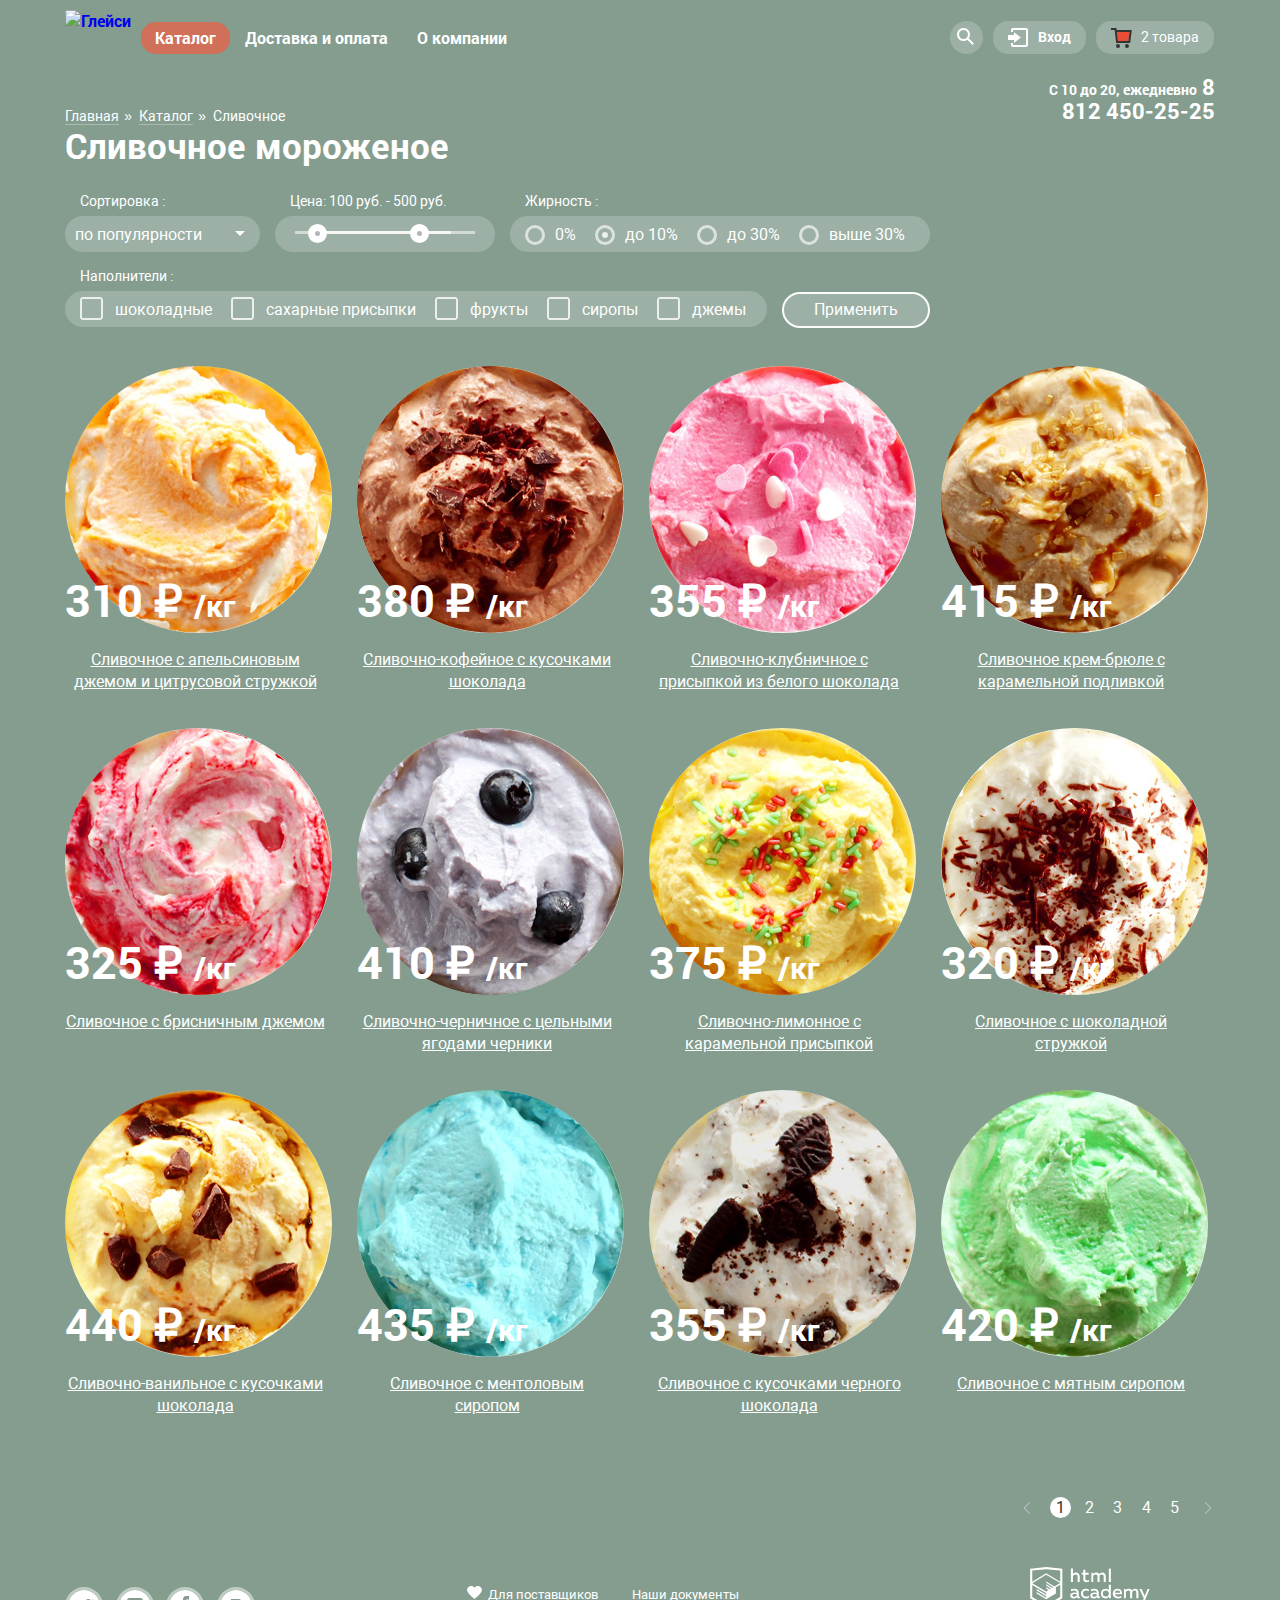
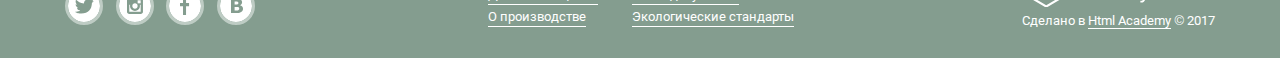
==== commit 4f508484: "Базовые критерии. правки" ====
--- a/catalog.html
+++ b/catalog.html
@@ -5,7 +5,18 @@
   <meta charset="utf-8">
   <title>Gllacy каталог</title>
   <link href="css/normalize.css" rel="stylesheet">
-  <link href="css/style.min.css" rel="stylesheet">
+  <link href="css/style.css" rel="stylesheet">
+
+  <!--<style>
+  HTML {
+    background: url( 'img/2.jpg' ) 50% 0 no-repeat;
+  }
+
+
+  BODY {
+    opacity: .5;
+  }
+</style>-->
 </head>
 
 <body>
@@ -79,7 +90,7 @@
                   <a class="btn-custom btn-custom--basket-full basket__lnk " href="#">
                     <span class="basket__quantity">2 товара</span>
                   </a>
-                  <div class="basket__content">
+                  <div class="basket__content basket__content--full">
 
                     <table class="basket__table">
                       <tbody>
@@ -433,11 +444,11 @@
 
         <div class="site-footer__copyright">
 
-          <a class="site-footer__logo" href="https://htmlacademy.ru/">
+          <a class="site-footer__logo" href="https://htmlacademy.ru/intensive/htmlcss">
             <img src="img/html-academy.svg" width='130' height='40' alt='htmlacademy-logo'>
           </a>
 
-          <p class="site-footer__descr">Сделано в <a href="https://htmlacademy.ru/">Html Academy</a> &#169; 2017 </p>
+          <p class="site-footer__descr">Сделано в <a href="https://htmlacademy.ru/intensive/htmlcss">Html Academy</a> &#169; 2017 </p>
 
         </div>
       </footer>
--- a/css/style.css
+++ b/css/style.css
@@ -0,0 +1,1952 @@
+@font-face {
+  font-family: "Roboto";
+  src: url("../fonts/roboto.woff2") format("woff2"),
+    url("../fonts/roboto.woff") format("woff");
+  font-weight: 400;
+  font-style: normal;
+}
+
+@font-face {
+  font-family: "Roboto";
+  src: url("../fonts/robotobold.woff2") format("woff2"),
+    url("../fonts/robotobold.woff") format("woff");
+  font-weight: 700;
+  font-style: normal;
+}
+
+@font-face {
+  font-family: "Open Sans";
+  src: url("../fonts/robotomedium.woff2") format("woff2"),
+    url("../fonts/robotomedium.woff") format("woff");
+  font-weight: 500;
+  font-style: normal;
+}
+
+.visually-hidden:not(:focus):not(:active),
+input[type="checkbox"].visually-hidden,
+input[type="radio"].visually-hidden {
+  position: absolute;
+
+  width: 1px;
+  height: 1px;
+  margin: -1px;
+  border: 0;
+  padding: 0;
+
+  white-space: nowrap;
+
+  -webkit-clip-path: inset(100%);
+
+          clip-path: inset(100%);
+  clip: rect(0 0 0 0);
+  overflow: hidden;
+}
+
+body {
+  margin: 0;
+  padding: 0;
+  min-width: 1200px;
+  font-family: "Roboto", Arial, sans-serif;
+  font-size: 16px;
+  line-height: 22px;
+  font-weight: 500;
+  color: #ffffff;
+}
+
+a {
+  text-decoration: none;
+}
+
+.disable {
+  display: none;
+}
+.site-header {
+  display: -webkit-box;
+  display: -ms-flexbox;
+  display: flex;
+  -webkit-box-orient: vertical;
+  -webkit-box-direction: normal;
+      -ms-flex-direction: column;
+          flex-direction: column;
+  margin-bottom: 270px;
+}
+
+.site-header__site-logo {
+  display: block;
+  height: 75px;
+  -webkit-box-sizing: border-box;
+          box-sizing: border-box;
+  padding-top: 10px;
+}
+
+.site-header--inner {
+  margin-bottom: 0;
+}
+
+.site-header__schedule {
+  width: 167px;
+  margin: 0;
+  padding: 0;
+  margin-left: auto;
+  font-size: 14px;
+  line-height: 16px;
+  font-weight: 700;
+  text-align: right;
+}
+
+.site-header__schedule span {
+  font-size: 22px;
+  line-height: 24px;
+  font-weight: 700;
+}
+
+.site-wrapper {
+  background-color: #849d8f;
+  background-image: url("../img/plombir_1.png");
+  background-repeat: no-repeat;
+  background-position: top center;
+  -webkit-transition: background-image 0.5s ease, background-color 0.5s ease;
+  -o-transition: background-image 0.5s ease, background-color 0.5s ease;
+  transition: background-image 0.5s ease, background-color 0.5s ease;
+}
+
+.site-wrapper {
+  background-image: none;
+}
+
+.site-wrapper::before,
+.site-wrapper::after {
+  content: "";
+  visibility: hidden;
+}
+
+.site-wrapper::before {
+  background-image: url("../img/plombir_2.png");
+}
+
+.site-wrapper::after {
+  background-image: url("../img/plombir_3.png");
+}
+
+.site-nav {
+  font-size: 16px;
+  line-height: 22px;
+  font-weight: 700;
+}
+
+.site-nav__wrapper {
+  display: -webkit-box;
+  display: -ms-flexbox;
+  display: flex;
+}
+
+.navigation,
+.sub-menu {
+  list-style: none;
+}
+
+.navigation__lnk {
+  display: block;
+  padding: 5px 14px;
+  color: #ffffff;
+}
+
+.navigation__lnk:hover {
+  background-color: #ffffff;
+  border-radius: 15px;
+  color: #323232;
+}
+
+.navigation__lnk:active {
+  -webkit-box-shadow: inset 0 2px 1px #696969;
+          box-shadow: inset 0 2px 1px #696969;
+}
+
+.navigation__lnk--active,
+.navigation__lnk--active:hover {
+  background-color: #d07058 ;
+  border-radius: 15px;
+  color: #ffffff ;
+}
+
+.navigation {
+  display: -webkit-box;
+  display: -ms-flexbox;
+  display: flex;
+  position: relative;
+  -webkit-box-align: center;
+      -ms-flex-align: center;
+          align-items: center;
+  -webkit-box-pack: justify;
+      -ms-flex-pack: justify;
+          justify-content: space-between;
+  margin: 0;
+  padding: 0;
+  padding: 0 10px;
+  min-width: 380px;
+}
+
+.navigation--user-navigation {
+  -webkit-box-pack: start;
+      -ms-flex-pack: start;
+          justify-content: flex-start;
+  min-width: 275px;
+  padding: 0;
+  margin-left: auto;
+}
+
+.navigation--user-navigation li {
+  margin-left: 10px;
+}
+
+.navigation__lnk {
+  display: block;
+}
+
+.navigation li {
+  padding-top: 5px;
+  padding-bottom: 5px;
+}
+
+.navigation > li:hover > .sub-menu {
+  display: block;
+}
+
+.navigation__lnk--user {
+  font-size: 14px;
+  line-height: 16px;
+  color: #ffffff;
+}
+
+.navigation__item--enter:hover .btn-custom,
+.navigation__item--search:hover .btn-custom {
+  background-color: #ffffff;
+  color: #323232;
+}
+
+.navigation__item--basket:hover .btn-custom--basket-full {
+  background-color: #ffffff;
+  color: #323232;
+}
+.navigation__item--enter:hover .btn-custom--user::before {
+  background-image: url("../img/exit-hover.svg");
+}
+
+.navigation__item--search:hover .btn-custom--search::before {
+  background-image: url("../img/lens-hover.svg");
+}
+
+.navigation__item--sub:hover .navigation__lnk {
+  background-color: #ffffff;
+  border-radius: 15px;
+  color: #323232;
+}
+
+.sub-menu {
+  position: absolute;
+  display: none;
+  top: 58px;
+  left: 5px;
+  width: 142px;
+  margin: 0;
+  padding: 0;
+  padding-bottom: 10px;
+  font-size: 14px;
+  line-height: 16px;
+  font-weight: 400;
+  background-color: #f8f7f4;
+  border-radius: 5px;
+  color: black;
+  z-index: 10;
+}
+
+.sub-menu li {
+  display: block;
+  padding: 0;
+  margin: 0;
+}
+
+.sub-menu__lnk {
+  display: block;
+  padding-top: 8px;
+  padding-bottom: 7px;
+  padding-right: 20px;
+  padding-left: 20px;
+  color: black;
+}
+
+.sub-menu__lnk--highlight {
+  padding-top: 12px;
+  padding-bottom: 12px;
+  padding-right: 20px;
+  padding-left: 20px;
+  border-bottom: 2px solid #d1d0ce;
+  border-radius: 5px 5px 0 0;
+}
+
+
+.sub-menu__lnk--active {
+  background-color: #d07058;
+}
+
+.sub-menu__lnk--highlight {
+  font-weight: 700;
+}
+
+.sub-menu a:not(.sub-menu__lnk--active):hover,
+.sub-menu a:not(.sub-menu__lnk--active):focus {
+  outline: 0;
+  background-color: #fbded7;
+}
+
+.sub-menu a:not(.sub-menu__lnk--active):active {
+  background-color: #f6b5a5;
+}
+
+.navigation > li:hover > .account {
+  display: block;
+}
+
+.navigation > li:hover > .search {
+  display: block;
+}
+
+.navigation > li:hover .basket__content--full {
+  display: block;
+}
+
+.account {
+  position: absolute;
+  display: none;
+  left: -130px;
+  top: 58px;
+  padding: 20px;
+  background-color: #f8f7f4;
+  -webkit-box-sizing: border-box;
+          box-sizing: border-box;
+  border-radius: 5px;
+  -webkit-box-shadow: 0 20px 20px rgba(0, 0, 0, 0.4);
+          box-shadow: 0 20px 20px rgba(0, 0, 0, 0.4);
+  z-index: 20;
+}
+
+.account__form {
+  display: -webkit-box;
+  display: -ms-flexbox;
+  display: flex;
+  -webkit-box-orient: vertical;
+  -webkit-box-direction: normal;
+      -ms-flex-direction: column;
+          flex-direction: column;
+  -webkit-box-align: center;
+      -ms-flex-align: center;
+          align-items: center;
+}
+
+.account__support {
+  position: absolute;
+  right: 20px;
+  bottom: 15px;
+}
+
+.account__input {
+  font: inherit;
+  font-size: 14px;
+  line-height: 24px;
+  color: #333333;
+  width: 240px;
+  padding: 10px;
+  margin-bottom: 15px;
+  background-color: transparent;
+  border-radius: 5px;
+  -webkit-box-sizing: border-box;
+          box-sizing: border-box;
+  border: 2px solid #d3d3d2;
+}
+
+.account__input::-webkit-input-placeholder {
+  font: inherit;
+  font-size: 14px;
+  line-height: 24px;
+  color: #999999;
+}
+
+.account__btn {
+  -ms-flex-item-align: start;
+      align-self: flex-start;
+  border: none;
+}
+
+.account__list {
+  list-style: none;
+  margin: 0;
+  padding: 0;
+}
+
+.account__lnk {
+  font-size: 13px;
+  line-height: 24px;
+  font-weight: 400;
+  color: #323232;
+  text-decoration: underline;
+}
+
+.account li {
+  padding: 0;
+}
+
+.search {
+  display: none;
+  position: absolute;
+  left: -295px;
+  top: 58px;
+  width: 340px;
+  height: 85px;
+  padding: 20px 15px;
+  background-color: #f8f7f4;
+  -webkit-box-sizing: border-box;
+          box-sizing: border-box;
+  border-radius: 5px;
+  -webkit-box-shadow: 0 20px 20px rgba(0, 0, 0, 0.4);
+          box-shadow: 0 20px 20px rgba(0, 0, 0, 0.4);
+}
+
+.search__input {
+  font: inherit;
+  font-size: 14px;
+  line-height: 24px;
+  color: #333333;
+  width: 310px;
+  padding: 10px;
+  background-color: transparent;
+  border-radius: 5px;
+  -webkit-box-sizing: border-box;
+          box-sizing: border-box;
+  border: 2px solid #d3d3d2;
+}
+
+.search__input::-webkit-input-placeholder {
+  font: inherit;
+  font-size: 14px;
+  line-height: 24px;
+  color: #999999;
+}
+
+
+.basket {
+  font-size: 13px;
+  line-height: 16px;
+  font-weight: 400;
+  color: #323232;
+}
+
+.basket__table {
+  width: 510px;
+  padding-bottom: 7px;
+  border-bottom: 2px solid #cacac7;
+}
+
+.basket__table tr {
+  height: 45px;
+}
+
+.basket__table td {
+  vertical-align: top;
+  padding-top: 16px;
+}
+
+.basket__img-td {
+  position: relative;
+  top: -5px;
+}
+
+.basket__goods-formula {
+  text-align: center;
+}
+
+.basket__content {
+  position: absolute;
+  display: none;
+  left: -270px;
+  top: 58px;
+  padding-top: 10px;
+  padding-bottom: 21px;
+  padding-left: 16px;
+  padding-right: 16px;
+  background-color: #f8f7f4;
+  -webkit-box-sizing: border-box;
+          box-sizing: border-box;
+  border-radius: 5px;
+  -webkit-box-shadow: 0 20px 20px rgba(0, 0, 0, 0.4);
+          box-shadow: 0 20px 20px rgba(0, 0, 0, 0.4);
+  z-index: 20;
+}
+
+.basket__content--empty {
+  display: none;
+}
+
+.basket__goods-title {
+  width: 220px;
+}
+
+.basket__price {
+  opacity: 0.6;
+}
+
+.basket__del {
+  width: 10px;
+  height: 10px;
+  font-size: 0;
+  background: url("../img/basket-del.svg");
+  background-repeat: no-repeat;
+  background-position: 0 0;
+  border: none;
+  outline: none;
+  cursor: pointer;
+}
+
+.basket__img {
+  border-radius: 50%;
+}
+
+.basket__total-price {
+  width: 190px;
+  font-size: 15px;
+  line-height: 18px;
+  font-weight: 700;
+  text-align: right;
+  margin-left: auto;
+}
+
+
+.slider {
+  position: relative;
+  margin-bottom: 40px;
+}
+
+.slide {
+  position: relative;
+  text-align: center;
+  display: none;
+}
+
+.slide__title {
+  width: 670px;
+  margin: 0 auto;
+  margin-bottom: 35px;
+  padding: 0;
+  font-size: 60px;
+  line-height: 61px;
+  font-weight: 700;
+  text-align: center;
+  vertical-align: middle;
+}
+
+.controls-slider {
+  position: absolute;
+  bottom: 20px;
+  left: 5px;
+  z-index: 20;
+  font-size: 0;
+}
+
+.controls-slider__toggle {
+  display: inline-block;
+  width: 16px;
+  height: 16px;
+  margin-right: 8px;
+  vertical-align: top;
+  background-color: transparent;
+  border: 2px solid #ffffff;
+  border-radius: 50%;
+  cursor: pointer;
+}
+
+.controls-slider__toggle:hover {
+  background-color: rgba(255, 255, 255, 0.4);
+}
+
+#product-1:checked ~ .site-wrapper {
+  background-color: #849d8f;
+  background-image: url("../img/plombir_1.png");
+}
+
+#product-2:checked ~ .site-wrapper {
+  background-color: #8996a6;
+  background-image: url("../img/plombir_2.png");
+}
+
+#product-3:checked ~ .site-wrapper {
+  background-color: #9d8b84;
+  background-image: url("../img/plombir_3.png");
+}
+
+#product-1:checked ~ .site-wrapper #slide-1,
+#product-2:checked ~ .site-wrapper #slide-2,
+#product-3:checked ~ .site-wrapper #slide-3 {
+  display: block;
+}
+
+#product-1:checked ~ .site-wrapper label[for="product-1"],
+#product-2:checked ~ .site-wrapper label[for="product-2"],
+#product-3:checked ~ .site-wrapper label[for="product-3"] {
+  background-color: #ffffff;
+}
+
+.site-main__title {
+  margin: 0;
+  margin-bottom: 35px;
+  padding: 0;
+  font-size: 35px;
+  line-height: 41px;
+  font-weight: 700;
+}
+
+.site-main__pagination {
+  margin-left: auto;
+  margin-top: 20px;
+  margin-bottom: 20px;
+}
+
+.site-main__breadcrumbs {
+  margin-top: -15px;
+}
+
+
+.filter {
+  width: 865px;
+  margin-bottom: 15px;
+  font-family: "Roboto", Arial, sans-serif;
+  font-size: 16px;
+  line-height: 18px;
+  font-weight: 500;
+}
+
+.filter__wrapper {
+  position: relative;
+  height: 36px;
+  padding: 10px 15px;
+  margin-top: 15px;
+  background-color: #f1f1f1;
+  background-color: rgba(255, 255, 255, 0.2);
+  border-radius: 18px;
+  -webkit-box-sizing: border-box;
+          box-sizing: border-box;
+}
+
+.filter__wrapper--empty {
+  padding: 10px 0;
+}
+
+.filter__form {
+  display: -webkit-box;
+  display: -ms-flexbox;
+  display: flex;
+  -ms-flex-wrap: wrap;
+      flex-wrap: wrap;
+  -webkit-box-pack: justify;
+      -ms-flex-pack: justify;
+          justify-content: space-between;
+}
+
+.filter__fieldset {
+  position: relative;
+  border: none;
+  margin: 0;
+  padding: 0;
+  margin-bottom: 20px;
+  height: 55px;
+}
+
+.filter__legend {
+  position: absolute;
+  top: -8px;
+  left: 15px;
+}
+
+.filter__select {
+  width: 100%;
+  padding: 0 10px;
+  padding-bottom: 7px;
+  font: inherit;
+  color: inherit;
+  background-color: transparent;
+  border: none;
+  outline: none;
+  -webkit-appearance: none;
+}
+
+.filter__wrapper--empty:active,
+.filter__wrapper--empty:hover {
+  outline: none;
+  color: #000;
+}
+
+.filter__wrapper--empty:active .filter__arrow,
+.filter__wrapper--empty:hover .filter__arrow {
+  border-top: 5px solid black;
+}
+
+.filter__arrow {
+  position: absolute;
+  top: 15px;
+  right: 15px;
+  border-left: 5px solid transparent;
+  border-right: 5px solid transparent;
+  border-top: 5px solid #ffffff;
+}
+
+.filter__select option {
+  font-size: 14px;
+  line-height: 16px;
+  color: #343434;
+}
+
+.filter__fieldset--sort {
+  width: 195px;
+}
+
+.filter__fieldset--price {
+  width: 220px;
+}
+
+.filter__fieldset--fatness {
+  width: 420px;
+}
+
+.filter__fieldset--filling {
+  width: 702px;
+}
+
+.filter__legend {
+  margin: 0;
+  padding: 0;
+  font-size: 14px;
+  line-height: 16px;
+  font-weight: 500;
+}
+
+.filter__label {
+  position: relative;
+}
+
+.filter__label--radio {
+  padding-left: 30px;
+}
+
+.filter__label--checkbox {
+  padding-left: 35px;
+}
+
+.filter__item--radio:not(:last-child) {
+  margin-right: 15px;
+}
+
+.filter__item--checkbox:not(:last-child) {
+  margin-right: 15px;
+}
+
+.filter__list {
+  margin: 0;
+  padding: 0;
+  list-style: none;
+  -webkit-box-sizing: border-box;
+          box-sizing: border-box;
+}
+
+.filter__item {
+  display: inline-block;
+  position: relative;
+}
+
+.filter__label--radio::before {
+  content: "";
+  position: absolute;
+  display: block;
+  left: 0;
+  top: 0;
+  width: 20px;
+  height: 20px;
+  -webkit-box-sizing: border-box;
+          box-sizing: border-box;
+  border: 3px solid #ecf0ee;
+  border-radius: 50%;
+  background-color: transparent;
+  opacity: 0.8;
+}
+
+.filter__input--radio:checked + .filter__label--radio::after {
+  content: "";
+  position: absolute;
+  top: 7px;
+  left: 7px;
+  display: block;
+  width: 6px;
+  height: 6px;
+  border-radius: 50%;
+  background-color: #ecf0ee;
+}
+
+.filter__input--radio:hover + .filter__label--radio::before {
+  opacity: 1;
+}
+
+.filter__label--checkbox::before {
+  content: "";
+  position: absolute;
+  display: block;
+  left: 0;
+  top: -3px;
+  width: 25px;
+  height: 25px;
+  background-image: url("../img/checkbox-off.svg");
+  background-repeat: no-repeat;
+  opacity: 0.8;
+}
+
+.filter__input--checkbox:checked + .filter__label--checkbox::before {
+  background-image: url("../img/checkbox-on.svg");
+  opacity: 0.8;
+}
+
+.filter__input--checkbox:hover + .filter__label--checkbox::before {
+  opacity: 1;
+}
+
+.filter__input--checkbox:disabled + .filter__label--checkbox::before {
+  opacity: 0.2;
+}
+
+.filter__input--radio:disabled + .filter__label--radio::before {
+  opacity: 1;
+}
+
+.filter__btn {
+  -ms-flex-item-align: start;
+      align-self: flex-start;
+  margin-top: 16px;
+  border: none;
+  background-color: transparent;
+}
+
+.range-filter {
+  position: relative;
+  vertical-align: top;
+  padding-top: 5px;
+  padding-left: 5px;
+  padding-right: 5px;
+}
+
+.range-filter__scale {
+  height: 3px;
+  background: #d1dad3;
+}
+
+.range-filter__bar {
+  width: 70%;
+  height: 3px;
+  margin-left: 30px;
+  background: #f8f7f4;
+}
+
+.range-filter__toggle {
+  position: absolute;
+  top: -2px;
+  left: 0;
+  width: 5px;
+  height: 5px;
+  padding: 0;
+  border: 7px solid #ffffff;
+  background-color: #b4b4b4;
+  border-radius: 50%;
+  font-size: 0;
+}
+
+.range-filter__toggle--min {
+  left: 18px;
+}
+
+.range-filter__toggle--max {
+  left: 120px;
+}
+
+
+.breadcrumbs {
+  min-width: 220px;
+  font-size: 14px;
+  line-height: 16px;
+  font-weight: 400;
+  color: #ffffff;
+}
+
+.breadcrumbs__list {
+  display: -webkit-box;
+  display: -ms-flexbox;
+  display: flex;
+  -webkit-box-orient: horizontal;
+  -webkit-box-direction: normal;
+      -ms-flex-direction: row;
+          flex-direction: row;
+  -webkit-box-pack: justify;
+      -ms-flex-pack: justify;
+          justify-content: space-between;
+  width: 220px;
+  margin: 0;
+  padding: 0;
+  list-style: none;
+  -webkit-box-sizing: border-box;
+          box-sizing: border-box;
+}
+
+.breadcrumbs__lnk {
+  display: block;
+  color: inherit;
+  border-bottom: 1px solid #a9bbb1;
+}
+
+.breadcrumbs__lnk:not(.breadcrumbs__lnk--current):active,
+.breadcrumbs__lnk:not(.breadcrumbs__lnk--current):hover,
+.breadcrumbs__lnk:not(.breadcrumbs__lnk--current):focus {
+  color: #ffbc9e;
+  border-bottom: 1px solid #ffbc9e;
+}
+
+.breadcrumbs__lnk--current {
+  border-bottom: none;
+}
+
+.breadcrumbs__item {
+  position: relative;
+}
+
+.breadcrumbs__item:not(:last-child) {
+  padding-right: 17px;
+}
+
+.breadcrumbs__item:not(:last-child)::after {
+  content: "»";
+  position: absolute;
+  top: 0;
+  right: 4px;
+  color: rgb(255, 255, 255);
+}
+
+
+.special-offer {
+  display: -webkit-box;
+  display: -ms-flexbox;
+  display: flex;
+  -webkit-box-pack: justify;
+      -ms-flex-pack: justify;
+          justify-content: space-between;
+  margin-bottom: 40px;
+}
+
+.special-offer__choice {
+  position: relative;
+  height: 230px;
+  width: 560px;
+  -webkit-box-sizing: border-box;
+          box-sizing: border-box;
+  padding: 20px;
+  padding-top: 15px;
+  border-radius: 15px;
+}
+
+.special-offer__choice--raspberry {
+  background-image: url("../img/raspberries.jpg");
+  background-repeat: no-repeat;
+  background-position: top center;
+}
+
+.special-offer__choice--chocolate {
+  background-image: url("../img/chocolate.jpg");
+  background-repeat: no-repeat;
+  background-position: top center;
+}
+
+.special-offer__title {
+  margin: 0;
+  padding: 0;
+  margin-bottom: 20px;
+  font-size: 35px;
+  line-height: 41px;
+  font-weight: 700;
+}
+
+.special-offer__descr {
+  margin: 0;
+  padding: 0;
+  margin-bottom: 40px;
+  font-size: 18px;
+  line-height: 22px;
+  font-weight: 700;
+}
+
+.special-offer__btn {
+  position: absolute;
+  right: 20px;
+}
+
+
+.goods {
+  display: -webkit-box;
+  display: -ms-flexbox;
+  display: flex;
+  -webkit-box-orient: horizontal;
+  -webkit-box-direction: normal;
+      -ms-flex-direction: row;
+          flex-direction: row;
+  -webkit-box-pack: justify;
+      -ms-flex-pack: justify;
+          justify-content: flex-start;
+  -ms-flex-wrap: wrap;
+      flex-wrap: wrap;
+}
+
+.goods--inner {
+  margin-bottom: 45px;
+}
+
+
+.goods__item {
+  margin-bottom: 35px;
+  margin-right: 22px;
+}
+
+.goods__item:nth-child(4n+5) {
+  margin-right: 0;
+}
+
+
+
+.ice-cream {
+  position: relative;
+  width: 270px;
+}
+
+.ice-cream img {
+  border-radius: 60%;
+}
+
+
+.ice-cream:hover::before {
+  content: "";
+  position: absolute;
+  display: block;
+  left: -13px;
+  top: -10px;
+  width: 293px;
+  height: 405px;
+  border-radius: 5px;
+  background-color: rgba(255, 255, 255, 0.2);
+  -webkit-box-shadow: 0px 20px 20px 0px rgba(0, 0, 0, 0.4);
+          box-shadow: 0px 20px 20px 0px rgba(0, 0, 0, 0.4);
+  z-index: 100;
+}
+
+.ice-cream:hover .btn-slide--disable {
+  position: absolute;
+  display: block;
+  left: 10%;
+  bottom: -55px;
+  z-index: 100;
+}
+
+.ice-cream--hit::after {
+  content: "";
+  position: absolute;
+  display: block;
+  top: 0;
+  width: 61px;
+  height: 61px;
+  background-image: url("../img/hit.svg");
+  z-index: 10;
+}
+
+.ice-cream__price {
+  position: absolute;
+  bottom: 65px;
+  margin: 0;
+  padding: 0;
+  font-size: 45px;
+  line-height: 45px;
+  font-weight: 700;
+}
+
+.ice-cream__price span {
+  font-size: 30px;
+}
+
+.ice-cream__descr {
+  width: 260px;
+  margin: 0;
+  padding: 0;
+  margin-top: 10px;
+  text-align: center;
+  text-decoration: underline;
+}
+
+
+.advantages {
+  padding: 22px;
+  padding-top: 25px;
+  padding-bottom: 30px;
+  margin-bottom: 40px;
+  background-color: #ebdec0;
+  background-image: url("../img/layer_1.png");
+  background-position: 0 0;
+  background-repeat: repeat;
+  color: #323232;
+  border-radius: 15px;
+}
+
+.advantages__lead {
+  margin: 0;
+  padding: 0;
+  margin-bottom: 10px;
+  font-size: 24px;
+  line-height: 30px;
+  font-weight: 500;
+}
+
+.advantages__list {
+  display: -webkit-box;
+  display: -ms-flexbox;
+  display: flex;
+  -webkit-box-orient: horizontal;
+  -webkit-box-direction: normal;
+      -ms-flex-direction: row;
+          flex-direction: row;
+  -webkit-box-pack: justify;
+      -ms-flex-pack: justify;
+          justify-content: space-between;
+  -ms-flex-wrap: wrap;
+      flex-wrap: wrap;
+  padding: 0;
+  margin: 0;
+  list-style: none;
+}
+
+.advantages__descr {
+  padding: 0;
+  margin: 0;
+}
+
+.advantages__item {
+  position: relative;
+  width: 487px;
+  padding-top: 15px;
+  padding-left: 55px;
+}
+
+.advantages__item::before {
+  content: "";
+  position: absolute;
+  top: 0;
+  left: 0;
+  width: 50px;
+  height: 50px;
+  background-repeat: no-repeat;
+  background-position: 0 0;
+}
+
+.advantages__item--plombir::before {
+  background-image: url("../img/plombir__small.svg");
+}
+
+.advantages__item--cow::before {
+  background-image: url("../img/cow.svg");
+}
+
+.advantages__item--leaflet::before {
+  background-image: url("../img/leaflet.svg");
+}
+
+.advantages__item--thermometr::before {
+  background-image: url("../img/thermometr.svg");
+}
+
+
+.pagination {
+  position: relative;
+  width: 195px;
+  font-size: 16px;
+  line-height: 18px;
+  font-weight: 500;
+  color: #ffffff;
+}
+
+.pagination__toggle {
+  position: absolute;
+  display: block;
+  height: 17px;
+  width: 15px;
+  background-repeat: no-repeat;
+  background-position: bottom center;
+}
+
+.pagination__toggle--next {
+  right: 0;
+  background-image: url("../img/icon-right.svg");
+}
+
+.pagination__toggle--next:hover,
+.pagination__toggle--next:active {
+  background-image: url("../img/icon-right-hover.svg");
+}
+
+.pagination__toggle--prev {
+  left: 0;
+  background-image: url("../img/icon-right.svg");
+  -webkit-transform: rotate(180deg);
+      -ms-transform: rotate(180deg);
+          transform: rotate(180deg);
+  background-position: top center;
+}
+
+.pagination__btn {
+  position: relative;
+  display: block;
+  width: 21px;
+  height: 21px;
+  padding-left: 6px;
+  padding-top: 2px;
+  font: inherit;
+  color: inherit;
+  -webkit-box-sizing: border-box;
+          box-sizing: border-box;
+  border-radius: 50%;
+}
+
+.pagination__btn--active {
+  color: #323232;
+  background-color: #ffffff;
+}
+
+.pagination__btn:not(.pagination__btn--active):hover {
+  background-color: rgba(255, 255, 255, 0.2);
+}
+
+.pagination__list {
+  margin: 0;
+  padding: 0;
+  padding: 0 30px;
+  display: -webkit-box;
+  display: -ms-flexbox;
+  display: flex;
+  -webkit-box-pack: justify;
+      -ms-flex-pack: justify;
+          justify-content: space-between;
+  list-style: none;
+}
+
+.pagination__item {
+  display: inline-block;
+}
+
+.content-container {
+  display: -webkit-box;
+  display: -ms-flexbox;
+  display: flex;
+  -webkit-box-orient: horizontal;
+  -webkit-box-direction: normal;
+      -ms-flex-direction: row;
+          flex-direction: row;
+  -webkit-box-pack: justify;
+      -ms-flex-pack: justify;
+          justify-content: space-between;
+  margin-bottom: 40px;
+}
+
+
+.feed {
+  width: 560px;
+  min-height: 220px;
+  padding: 20px;
+  padding-top: 20px;
+  -webkit-box-sizing: border-box;
+          box-sizing: border-box;
+  background-image: url("../img/strawberry_milk.jpg");
+  background-repeat: no-repeat;
+  background-position: 15% 40%;
+  color: #323232;
+  background-color: #ffffff;
+  border-radius: 15px;
+}
+
+.feed__new {
+  margin: 0;
+  padding: 0;
+}
+
+.feed__descr {
+  width: 280px;
+  margin: 0;
+  padding: 0;
+  font-size: 24px;
+  line-height: 30px;
+  font-weight: 700;
+  text-decoration: underline;
+}
+
+.subscription {
+  width: 560px;
+  min-height: 220px;
+  padding: 5px;
+  -webkit-box-sizing: border-box;
+          box-sizing: border-box;
+  color: #323232;
+  background-color: #ffffff;
+  background-image: url("../img/post_bg.jpg");
+  border-radius: 15px;
+}
+
+.subscription__wrapper {
+  width: 550px;
+  min-height: 210px;
+  padding: 20px;
+  padding-top: 25px;
+  -webkit-box-sizing: border-box;
+          box-sizing: border-box;
+  border-radius: 10px;
+  background-color: #f8f7f4;
+}
+
+.subscription p {
+  margin: 0;
+  padding: 0;
+}
+
+.subscription__form {
+  margin-top: 35px;
+}
+
+.subscription__input {
+  font: inherit;
+  width: 370px;
+  padding: 10px;
+  background-color: transparent;
+  border-radius: 5px;
+  -webkit-box-sizing: border-box;
+          box-sizing: border-box;
+  border: 2px solid #d3d3d2;
+}
+
+.subscription__input:hover {
+  border: 2px solid #c7c6c5;
+}
+
+.subscription__input:active,
+.subscription__input:focus {
+  outline: none;
+  border: 2px solid #8fbdec;
+}
+
+.subscription__btn {
+  border: 0;
+  background-color: transparent;
+}
+
+
+.contacts {
+  display: -webkit-box;
+  display: -ms-flexbox;
+  display: flex;
+  width: 1200px;
+  margin: 0 auto;
+  -webkit-box-orient: vertical;
+  -webkit-box-direction: normal;
+      -ms-flex-direction: column;
+          flex-direction: column;
+  -webkit-box-align: end;
+      -ms-flex-align: end;
+          align-items: flex-end;
+  -webkit-box-pack: center;
+      -ms-flex-pack: center;
+          justify-content: center;
+  height: 430px;
+  background-image: url("../img/map.jpg");
+  background-color: #dfe2c5;
+  background-repeat: no-repeat;
+  background-position: 50% 0;
+}
+
+.contacts__inner {
+  width: 305px;
+  min-height: 305px;
+  margin-left: auto;
+  padding: 25px;
+  padding-top: 25px;
+  -webkit-box-sizing: border-box;
+          box-sizing: border-box;
+  font-size: 14px;
+  line-height: 20px;
+  font-weight: 400;
+  background-color: #ffffff;
+  color: #323232;
+  border-radius: 15px;
+}
+
+.contacts__descr {
+  width: 220px;
+  margin: 0;
+  padding: 0;
+}
+
+.contacts__descr:nth-child(1) {
+  width: 180px;
+}
+
+.contacts__descr:nth-child(3) {
+  width: 170px;
+  margin-top: 20px;
+  margin-bottom: 5px;
+}
+
+.contacts__descr:nth-child(4) {
+  margin-bottom: 20px;
+}
+
+.contacts__descr span {
+  font-size: 18px;
+  line-height: 24px;
+  font-weight: 700;
+}
+
+
+.site-footer {
+  display: -webkit-box;
+  display: -ms-flexbox;
+  display: flex;
+  -webkit-box-orient: horizontal;
+  -webkit-box-direction: normal;
+      -ms-flex-direction: row;
+          flex-direction: row;
+  -webkit-box-align: center;
+      -ms-flex-align: center;
+          align-items: center;
+  -webkit-box-pack: justify;
+      -ms-flex-pack: justify;
+          justify-content: space-between;
+  height: 105px;
+  font-size: 13px;
+  line-height: 18px;
+  font-weight: 400;
+}
+
+.site-footer--inner {
+  margin-top: 35px;
+}
+
+.site-footer__descr {
+  margin: 0;
+  padding: 0;
+}
+
+.site-footer__logo {
+  display: block;
+  margin-top: -15px;
+}
+
+.site-footer__descr a {
+  border-bottom: 1px solid white;
+  color: #ffffff;
+}
+
+.site-footer__descr a:hover,
+.site-footer__descr a:active {
+  border-bottom: 1px solid #ffbc9e;
+  color: #ffbc9e;
+}
+
+.social__item {
+  display: inline-block;
+}
+
+.social__lnk {
+  display: block;
+  width: 32px;
+  height: 32px;
+  background-repeat: no-repeat;
+  background-position: top center;
+  border: 3px solid #beccc4;
+  border-radius: 50%;
+  font-size: 0;
+}
+
+.social__lnk:hover,
+.social__lnk:active,
+.social__lnk:focus {
+  opacity: 0.8;
+}
+
+.social__lnk--twiter {
+  background-image: url("../img/twiter.svg");
+}
+
+.social__lnk--facebook {
+  background-image: url("../img/facebook.svg");
+}
+
+.social__lnk--instagram {
+  background-image: url("../img/instagram.svg");
+}
+
+.social__lnk--vk {
+  background-image: url("../img/vk.svg");
+}
+
+.social__list {
+  width: 190px;
+  display: -webkit-box;
+  display: -ms-flexbox;
+  display: flex;
+  -webkit-box-pack: justify;
+      -ms-flex-pack: justify;
+          justify-content: space-between;
+
+  margin: 0;
+  padding: 0;
+  list-style: none;
+}
+
+.specification__table {
+  padding-left: 5px;
+}
+
+.specification td {
+  min-width: 140px;
+}
+
+.specification__lnk {
+  padding-bottom: 2px;
+  border-bottom: 1px solid white;
+  color: #ffffff;
+}
+
+.specification__lnk:hover,
+.specification__lnk:active {
+  border-bottom: 1px solid #ffbc9e;
+  color: #ffbc9e;
+}
+
+.specification__heart {
+  position: relative;
+}
+
+.specification__heart::before {
+  content: "";
+  position: absolute;
+  display: block;
+  left: -21px;
+  width: 15px;
+  height: 15px;
+  background-image: url("../img/heart.svg");
+  background-repeat: no-repeat;
+  background-position: 0 0;
+}
+
+.specification__heart:hover::before {
+  background-image: url("../img/heart-hover.svg");
+}
+
+
+@-webkit-keyframes bounce {
+  0% {
+    -webkit-transform: translateY(-2000px);
+            transform: translateY(-2000px);
+  }
+  70% {
+    -webkit-transform: translateY(30px);
+            transform: translateY(30px);
+  }
+  90% {
+    -webkit-transform: translateY(-10px);
+            transform: translateY(-10px);
+  }
+  100% {
+    -webkit-transform: translateY(0);
+            transform: translateY(0);
+  }
+}
+
+
+@keyframes bounce {
+  0% {
+    -webkit-transform: translateY(-2000px);
+            transform: translateY(-2000px);
+  }
+  70% {
+    -webkit-transform: translateY(30px);
+            transform: translateY(30px);
+  }
+  90% {
+    -webkit-transform: translateY(-10px);
+            transform: translateY(-10px);
+  }
+  100% {
+    -webkit-transform: translateY(0);
+            transform: translateY(0);
+  }
+}
+
+@-webkit-keyframes shake {
+  0%,
+  100% {
+    -webkit-transform: translateX(0);
+            transform: translateX(0);
+  }
+  10%,
+  30%,
+  50%,
+  70%,
+  90% {
+    -webkit-transform: translateX(-10px);
+            transform: translateX(-10px);
+  }
+  20%,
+  40%,
+  60%,
+  80% {
+    -webkit-transform: translateX(10px);
+            transform: translateX(10px);
+  }
+}
+
+@keyframes shake {
+  0%,
+  100% {
+    -webkit-transform: translateX(0);
+            transform: translateX(0);
+  }
+  10%,
+  30%,
+  50%,
+  70%,
+  90% {
+    -webkit-transform: translateX(-10px);
+            transform: translateX(-10px);
+  }
+  20%,
+  40%,
+  60%,
+  80% {
+    -webkit-transform: translateX(10px);
+            transform: translateX(10px);
+  }
+}
+
+.popup {
+  position: fixed;
+  display: none;
+  top: 120px;
+  left: 50%;
+  margin-left: -230px;
+  padding: 15px 25px;
+  height: 415px;
+  width: 435px;
+  color: #323232;
+  background-color: #f8f7f4;
+  border-radius: 10px;
+  z-index: 100;
+}
+
+.popup__title {
+  margin: 0;
+  padding: 0;
+  margin-bottom: 20px;
+  font-size: 24px;
+  line-height: 28px;
+}
+
+.popup__input {
+  font: inherit;
+  font-size: 16px;
+  line-height: 24px;
+  color: #333333;
+  width: 270px;
+  padding: 10px;
+  margin-bottom: 15px;
+  border-radius: 5px;
+  -webkit-box-sizing: border-box;
+          box-sizing: border-box;
+  border: 2px solid #d3d3d2;
+}
+
+.popup__input ::-webkit-input-placeholder {
+  font: inherit;
+  font-size: 16px;
+  line-height: 24px;
+  color: #999999;
+}
+
+.popup__list {
+  margin: 0;
+  padding: 0;
+  list-style: none;
+}
+
+.popup__textarea {
+  width: 430px;
+  height: 155px;
+  padding: 10px;
+  font: inherit;
+  font-size: 16px;
+  line-height: 24px;
+  color: #999999;
+  -webkit-box-sizing: border-box;
+          box-sizing: border-box;
+  border: 2px solid #d3d3d2;
+  border-radius: 5px;
+}
+
+.popup__textarea ::-webkit-input-placeholder {
+  font: inherit;
+  font-size: 16px;
+  line-height: 24px;
+  color: #999999;
+}
+
+.popup__btn {
+  position: absolute;
+  right: 25px;
+  bottom: 30px;
+  border: none;
+}
+
+.popup-close {
+  position: absolute;
+  display: block;
+  top: 15px;
+  right: 15px;
+  width: 25px;
+  height: 25px;
+  background-image: url("../img/x.svg");
+  background-color: transparent;
+  background-repeat: no-repeat;
+  background-position: 0 0;
+  border: none;
+  font-size: 0;
+  cursor: pointer;
+}
+
+.popup-show {
+  display: block;
+  -webkit-animation: bounce 0.6s;
+          animation: bounce 0.6s;
+}
+
+.popup-error {
+  -webkit-animation: shake 0.6s;
+          animation: shake 0.6s;
+}
+
+
+.btn-slide {
+  display: inline-block;
+  padding: 10px 20px;
+  font-family: "Roboto", Arial, sans-serif;
+  font-size: 18px;
+  line-height: 24px;
+  font-weight: 700;
+  color: #ffffff;
+  vertical-align: middle;
+  border-radius: 25px;
+  background-image: -webkit-gradient(
+    linear,
+    left top, right top,
+    from(rgb(231, 74, 53)),
+    to(rgb(242, 104, 67))
+  );
+  background-image: -webkit-linear-gradient(
+    left,
+    rgb(231, 74, 53) 0%,
+    rgb(242, 104, 67) 100%
+  );
+  background-image: -o-linear-gradient(
+    left,
+    rgb(231, 74, 53) 0%,
+    rgb(242, 104, 67) 100%
+  );
+  background-image: linear-gradient(
+    90deg,
+    rgb(231, 74, 53) 0%,
+    rgb(242, 104, 67) 100%
+  );
+  -webkit-box-shadow: 0px 2px 2px 0px rgba(172, 16, 0, 0.64);
+          box-shadow: 0px 2px 2px 0px rgba(172, 16, 0, 0.64);
+}
+
+.btn-slide:hover,
+.btn-slide:focus {
+  outline: none;
+  background: -webkit-gradient(linear, left top, left bottom, from(#f58669), to(#ec6f5e));
+  background: -webkit-linear-gradient(top, #f58669 0%, #ec6f5e 100%);
+  background: -o-linear-gradient(top, #f58669 0%, #ec6f5e 100%);
+  background: linear-gradient(to bottom, #f58669 0%, #ec6f5e 100%);
+  -webkit-box-shadow: 0 2px 2px rgba(172, 16, 0, 1);
+          box-shadow: 0 2px 2px rgba(172, 16, 0, 1);
+}
+
+.btn-slide:active {
+  outline: none;
+  background: -webkit-gradient(linear, left top, left bottom, from(#d84732), to(#e1613e));
+  background: -webkit-linear-gradient(top, #d84732 0%, #e1613e 100%);
+  background: -o-linear-gradient(top, #d84732 0%, #e1613e 100%);
+  background: linear-gradient(to bottom, #d84732 0%, #e1613e 100%);
+  -webkit-box-shadow: inset 0 2px 2px rgba(172, 16, 0, 1);
+          box-shadow: inset 0 2px 2px rgba(172, 16, 0, 1);
+}
+
+.btn-slide--lg {
+  padding: 10px 40px;
+  font-size: 32px;
+  line-height: 44px;
+  border-radius: 100px;
+}
+
+.btn-slide--basket {
+  padding-right: 14px;
+  padding-left: 14px;
+}
+
+.btn-slide--wide {
+  padding: 10px 25px;
+}
+
+.btn-slide--disable {
+  display: none;
+}
+
+.btn-filter {
+  font-family: "Roboto", Arial, sans-serif;
+  font-size: 16px;
+  line-height: 18px;
+  font-weight: 500;
+  padding: 7px 30px;
+  border: 2px solid #fcfcfc;
+  background-color: rgba(255, 255, 255, 0.2);
+  border-radius: 18px;
+  -webkit-box-sizing: border-box;
+          box-sizing: border-box;
+  color: #ffffff;
+}
+
+.btn-filter:hover .btn-filter:focus {
+  outline: none;
+  background-color: #ffffff;
+  color: black;
+}
+
+.btn-filter:active {
+  outline: none;
+  background-color: #ededed;
+  border: none;
+  -webkit-box-shadow: inset 0 2px 1px #696969;
+          box-shadow: inset 0 2px 1px #696969;
+}
+
+.btn-custom {
+  display: inline-block;
+  position: relative;
+  min-height: 33px;
+  padding: 8px;
+  padding-right: 15px;
+  padding-left: 45px;
+  vertical-align: middle;
+  -webkit-box-sizing: border-box;
+          box-sizing: border-box;
+  font-family: inherit;
+  font-size: 14px;
+  line-height: 16px;
+  color: white;
+  background-color: rgba(255, 255, 255, 0.2);
+  border-radius: 15px;
+}
+
+
+
+.btn-custom--search {
+  width: 33px;
+  padding: 0;
+  font-size: 0;
+  border-radius: 50%;
+}
+
+.btn-custom--search::before {
+  content: "";
+  display: block;
+  position: absolute;
+  top: 7px;
+  left: 7px;
+  width: 25px;
+  height: 25px;
+  background-image: url("../img/lens.svg");
+  background-repeat: no-repeat;
+}
+
+.btn-custom--user::before {
+  content: "";
+  display: block;
+  position: absolute;
+  top: 7px;
+  left: 15px;
+  width: 25px;
+  height: 25px;
+  background-image: url("../img/exit.svg");
+  background-repeat: no-repeat;
+}
+
+.btn-custom--basket {
+  min-width: 117px;
+}
+
+.btn-custom--basket::before {
+  content: "";
+  display: block;
+  position: absolute;
+  top: 7px;
+  left: 15px;
+  width: 25px;
+  height: 25px;
+  background-image: url("../img/basket.svg");
+  background-repeat: no-repeat;
+}
+
+.btn-custom--basket-full::before {
+  content: "";
+  display: block;
+  position: absolute;
+  top: 7px;
+  left: 15px;
+  width: 25px;
+  height: 25px;
+  background-image: url("../img/basket-full.svg");
+  background-repeat: no-repeat;
+}
+
+.content-wrapper {
+  width: 1150px;
+  margin: 0 auto;
+}
+
+.overlay {
+  position: fixed;
+  top: 0;
+  left: 0;
+  z-index: 90;
+  display: none;
+  width: 100%;
+  height: 100%;
+  background-color: rgba(0, 0, 0, 0.3);
+}
+
+.overlay-show {
+  display: block;
+}
+
+.map {
+  width: 100%;
+}
